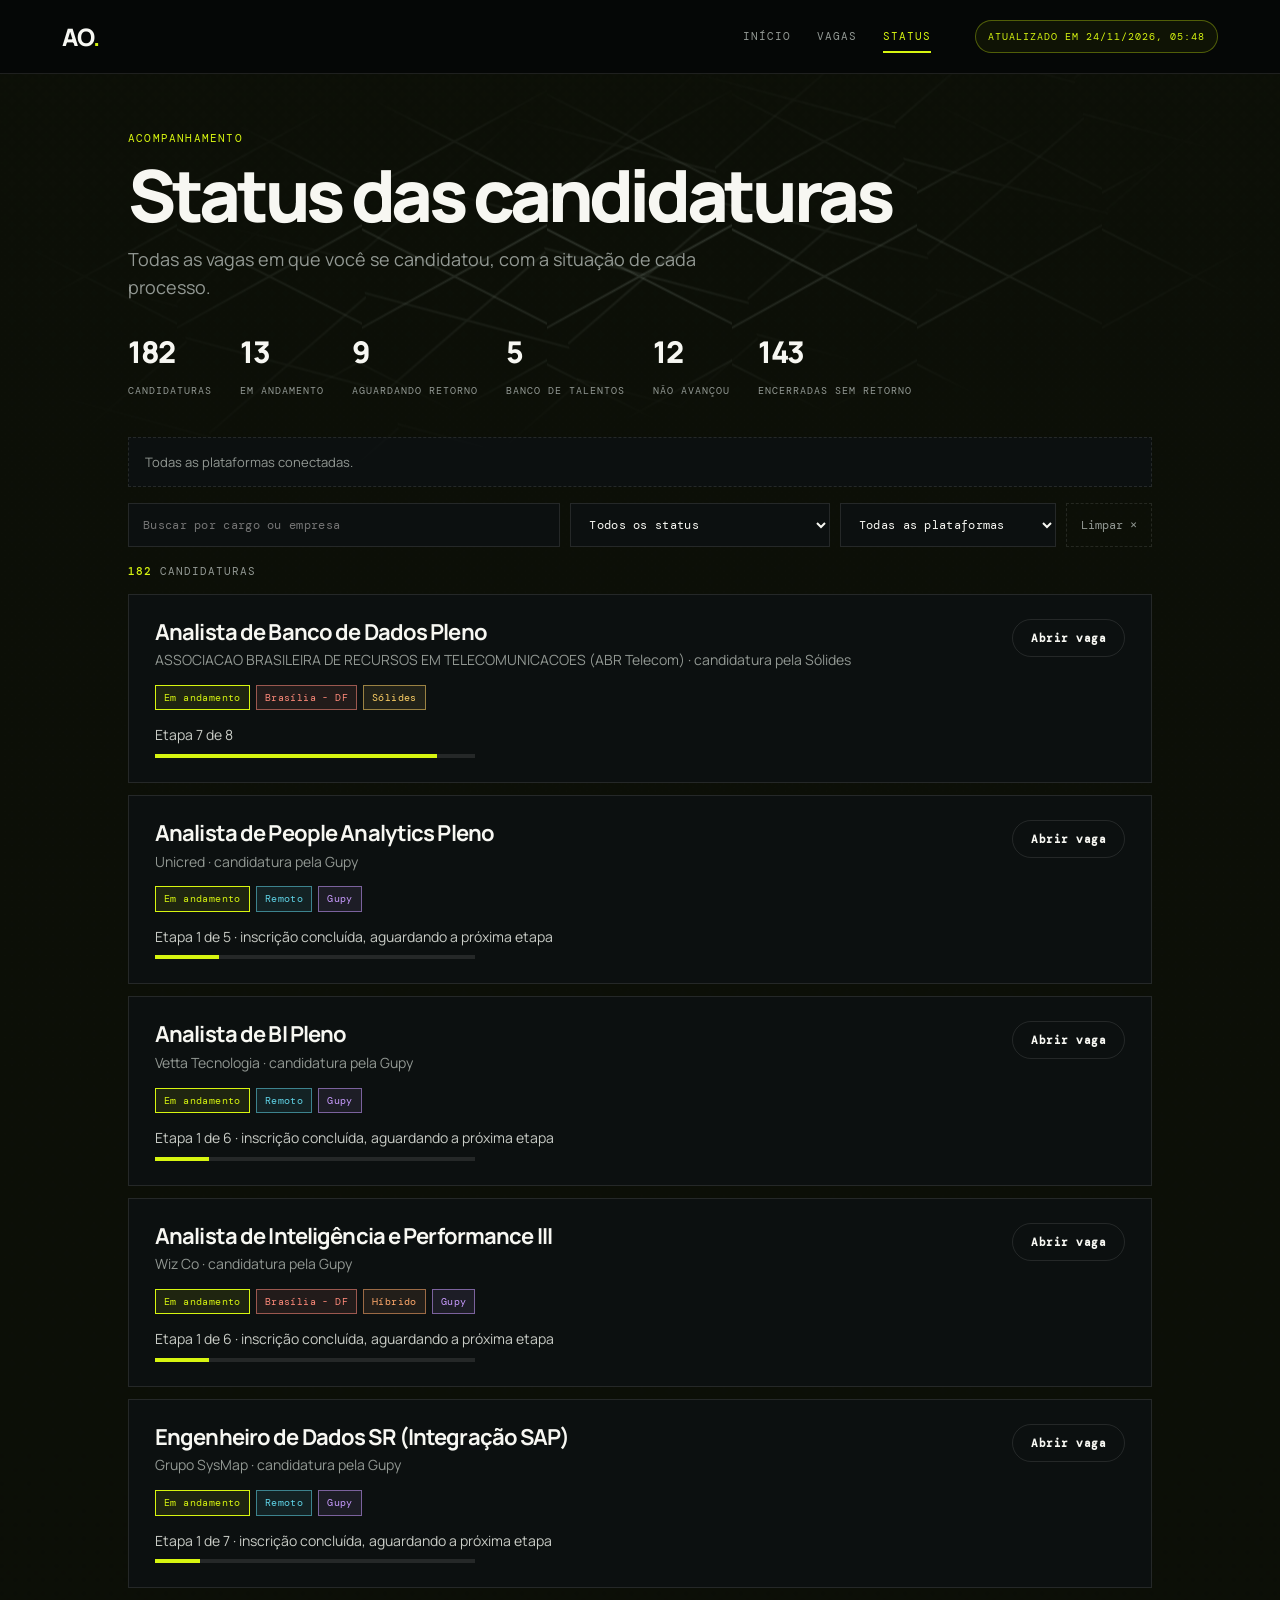
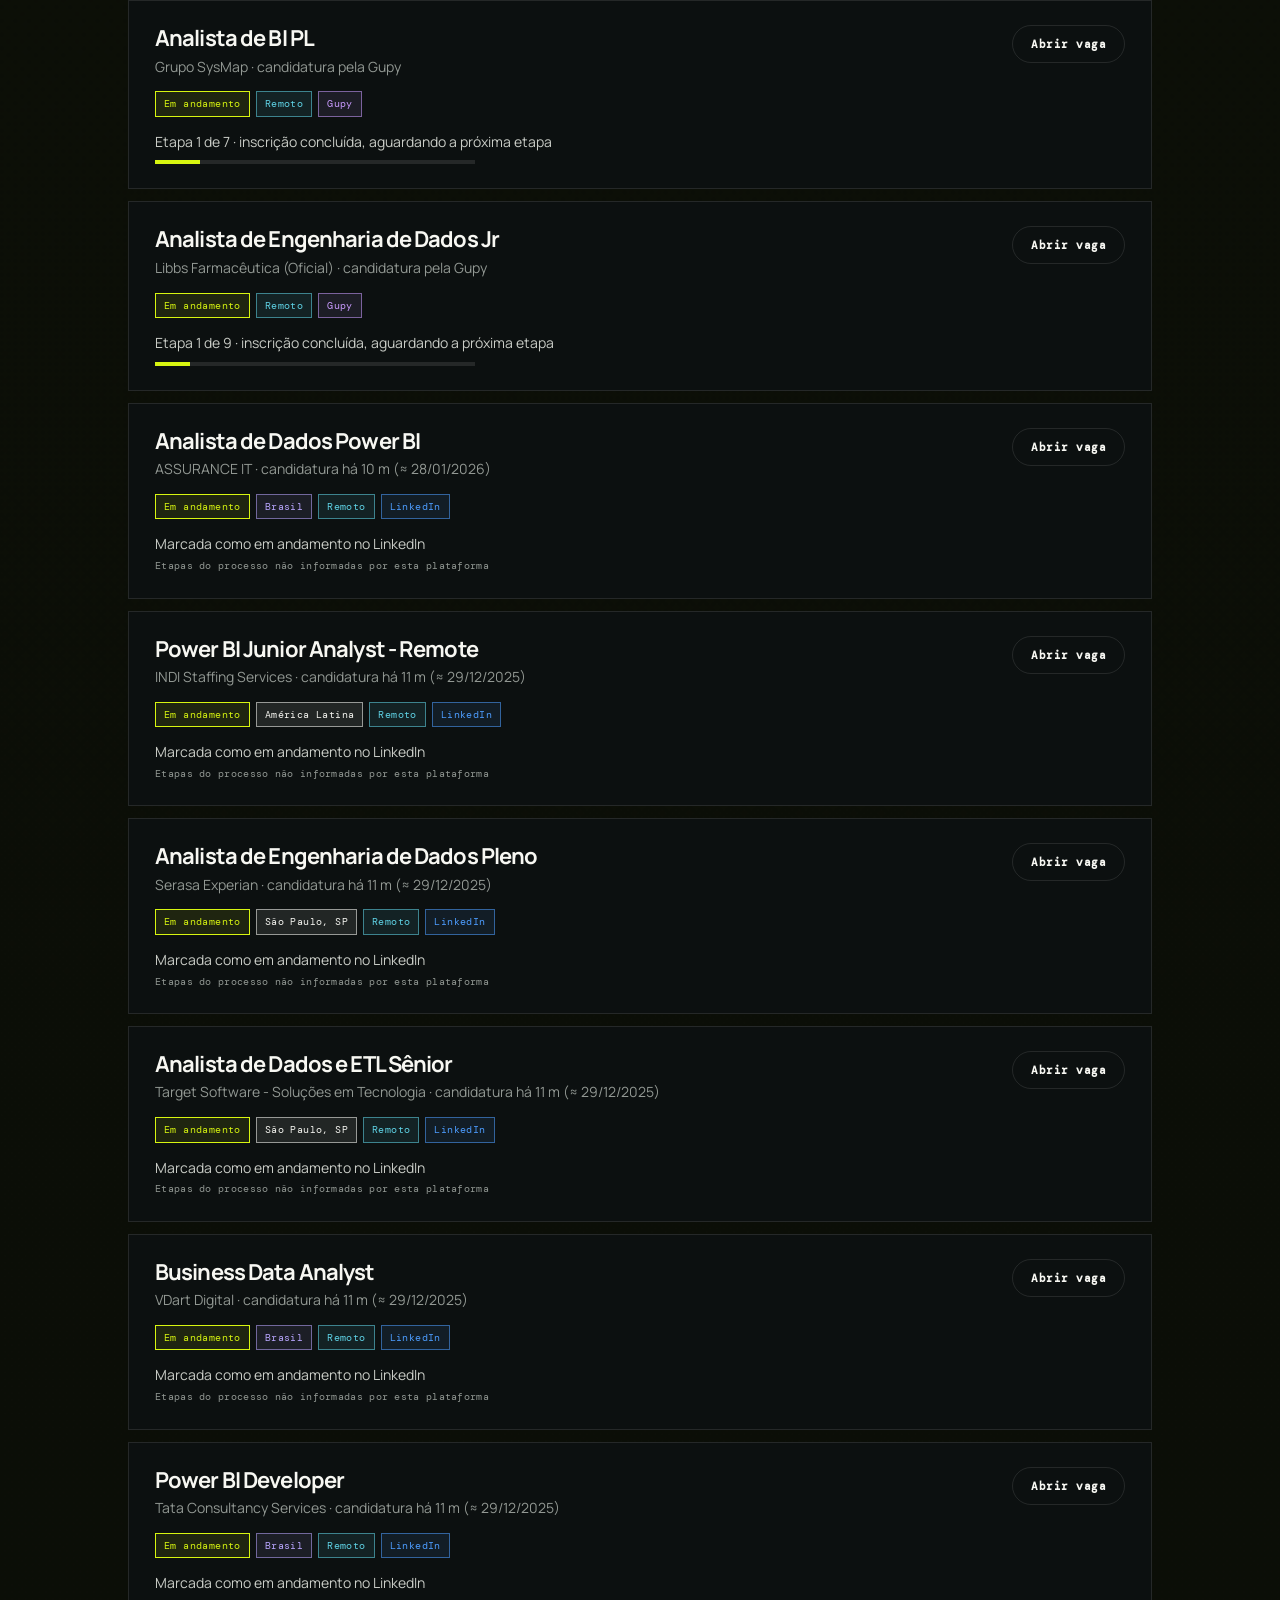
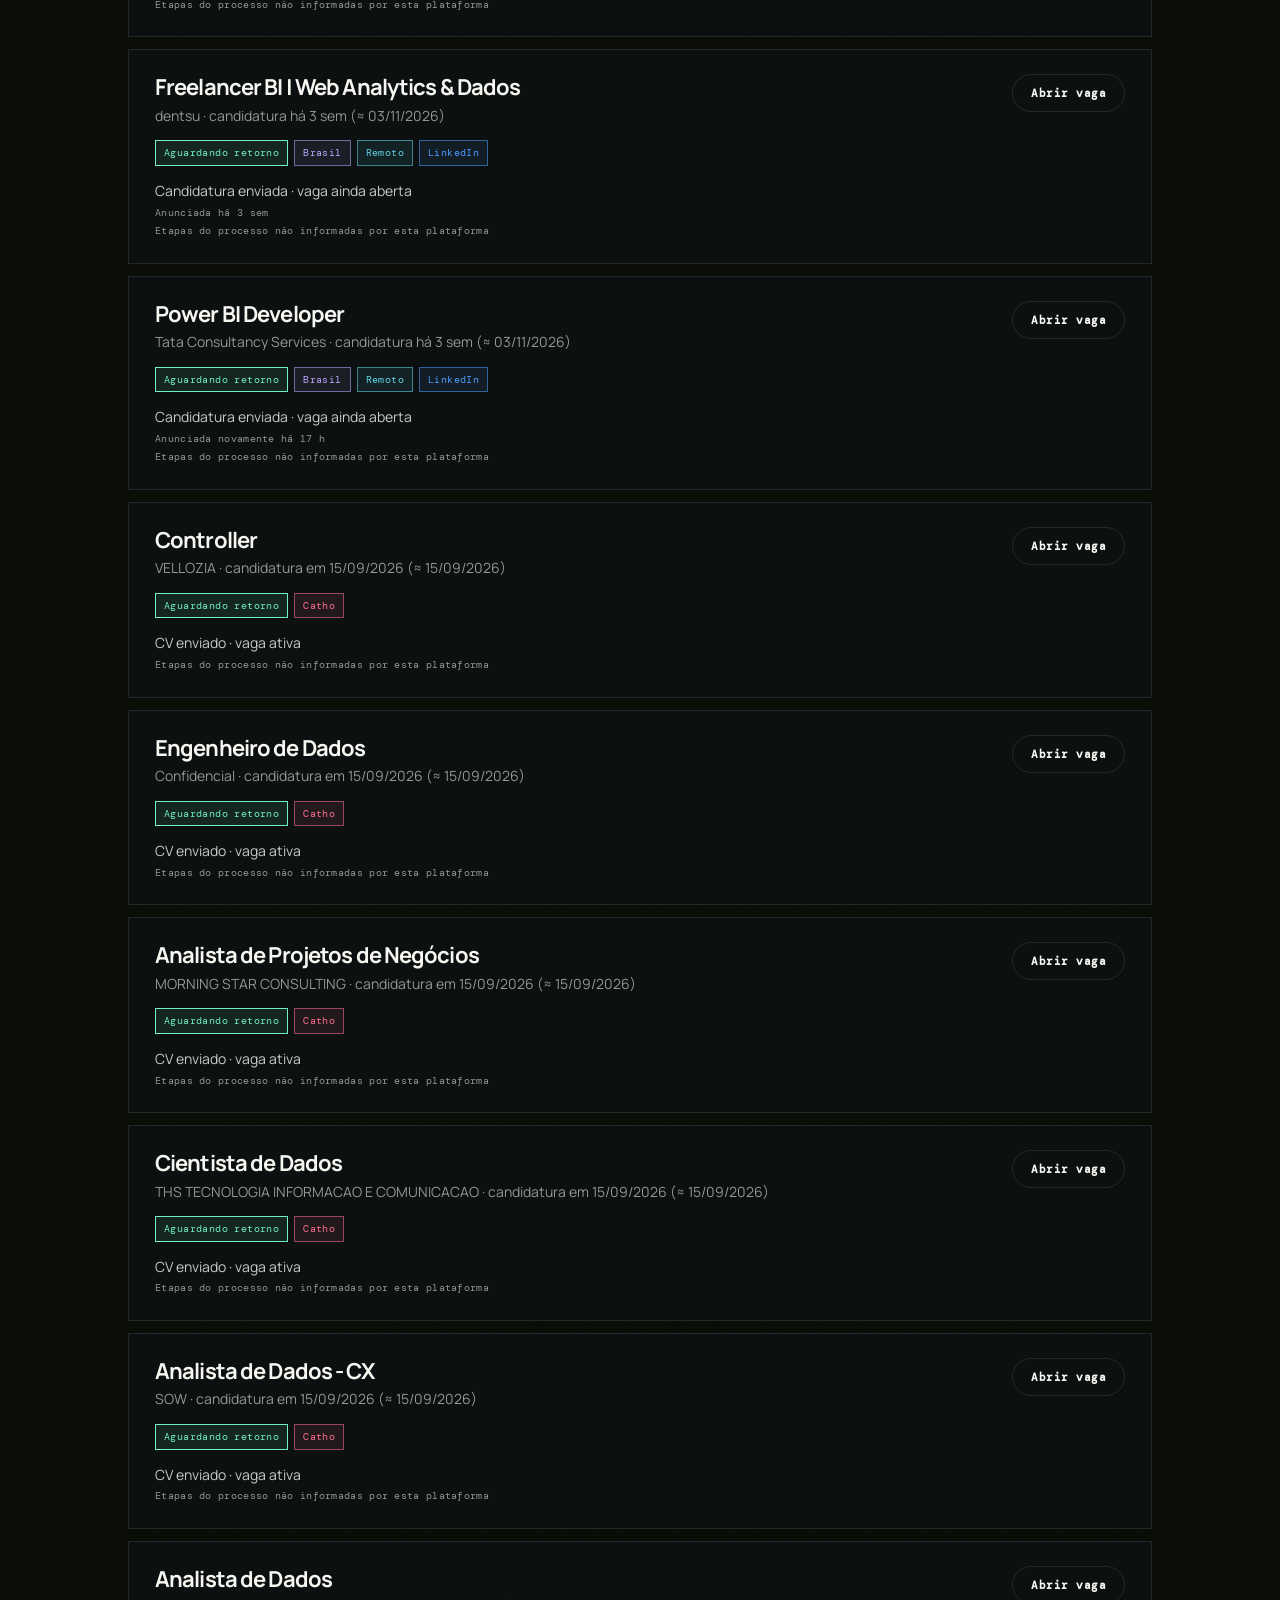
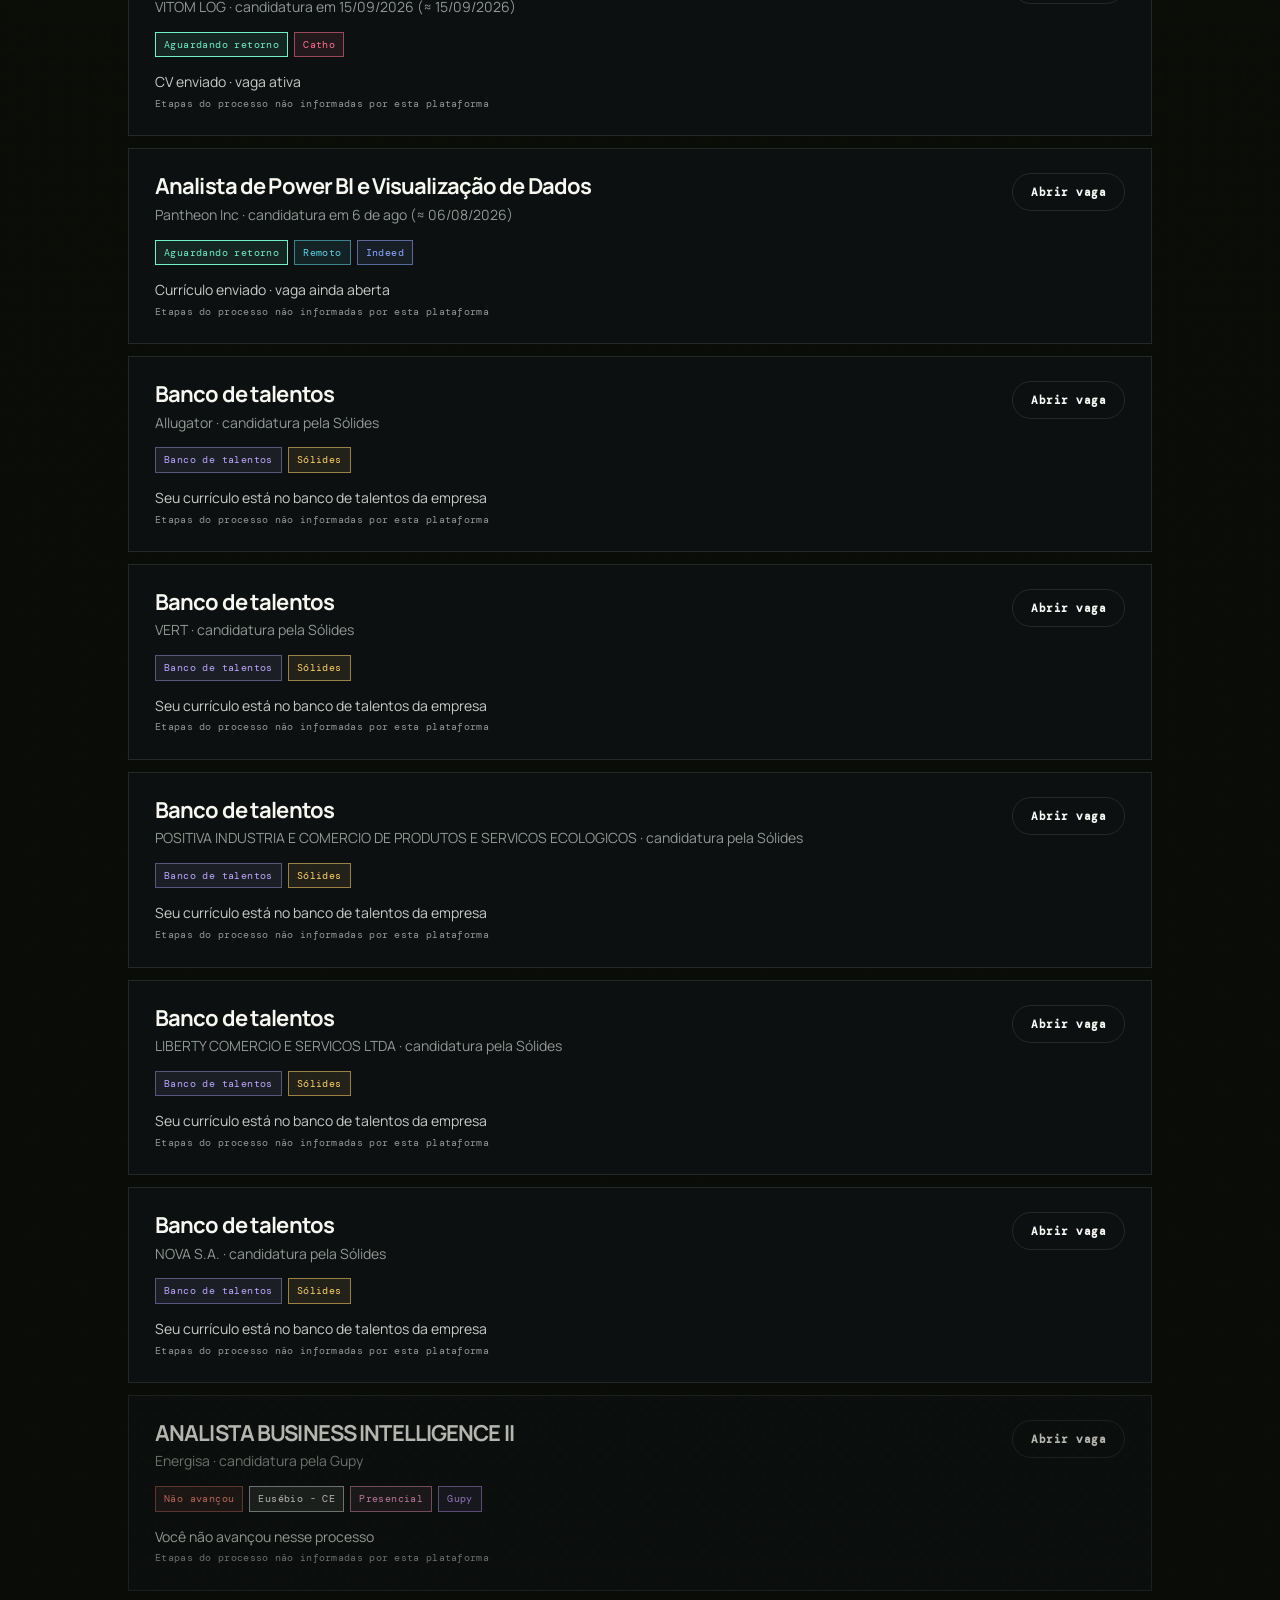
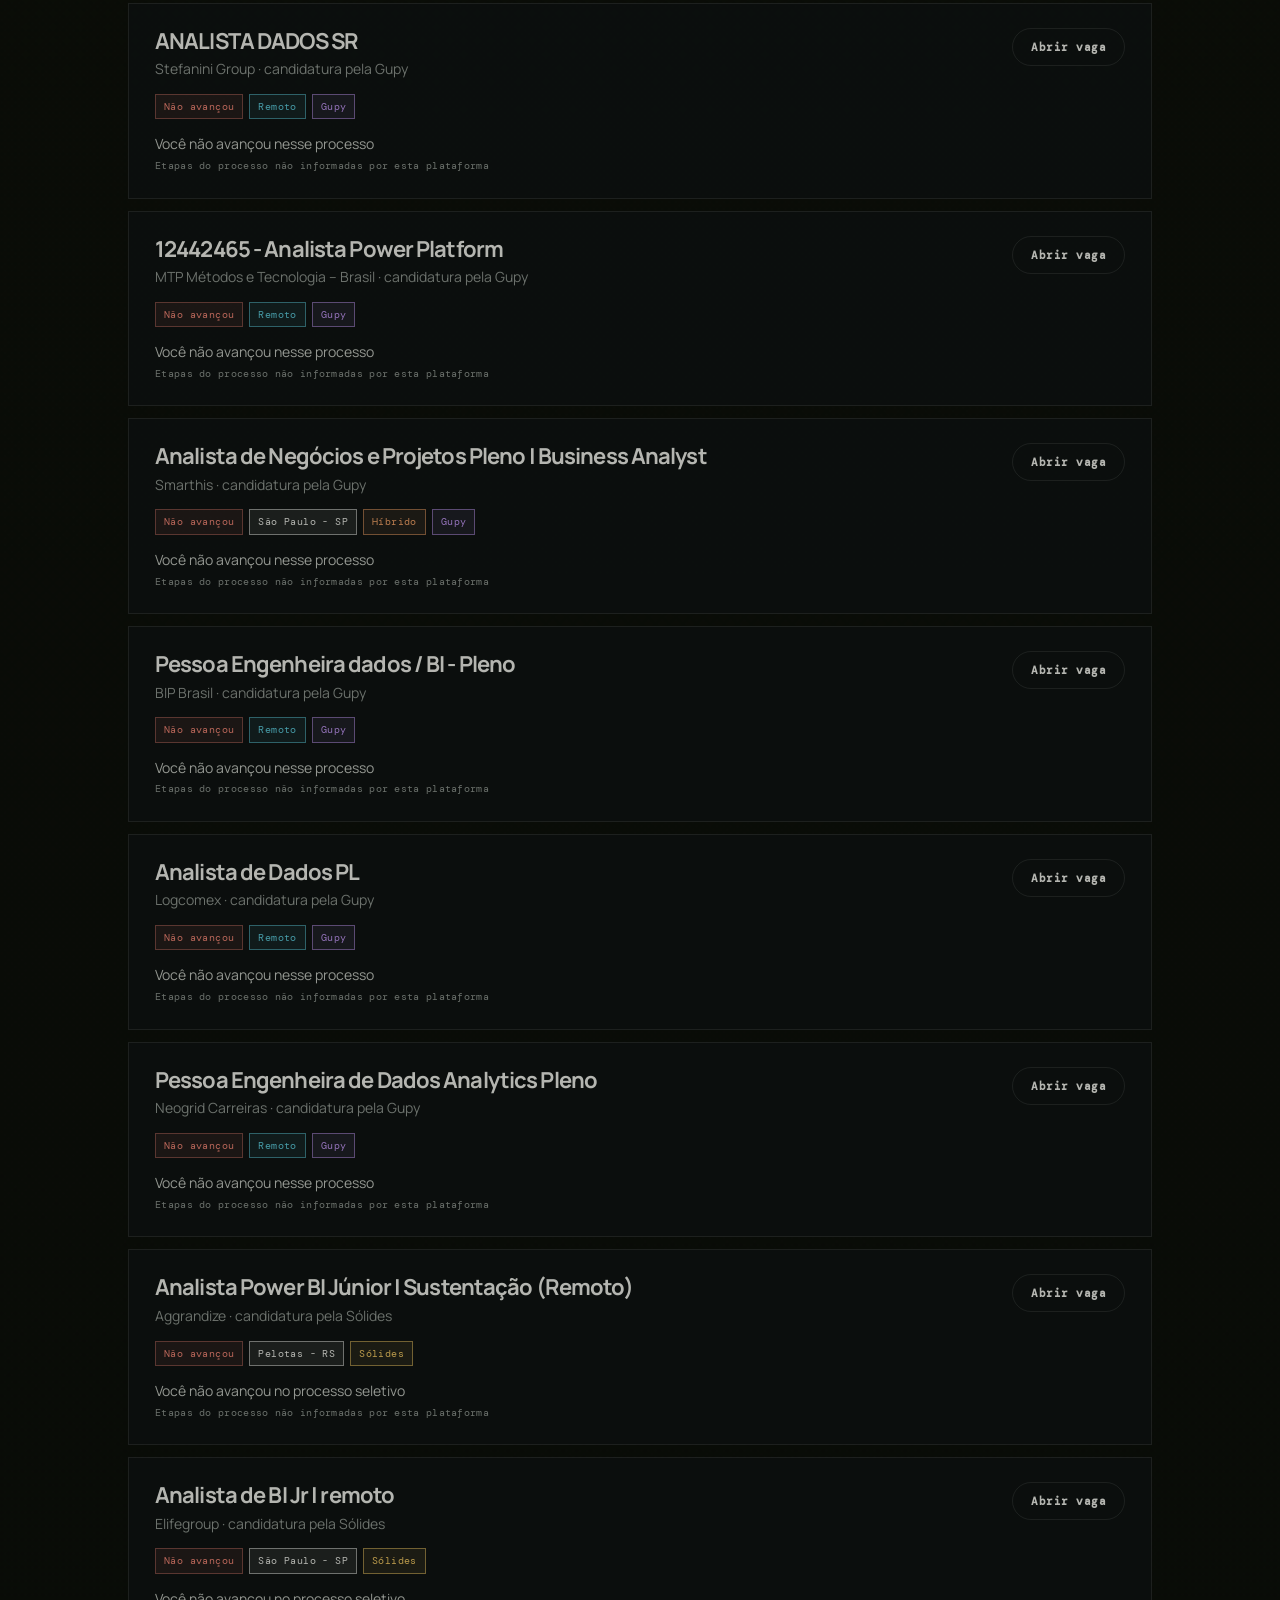
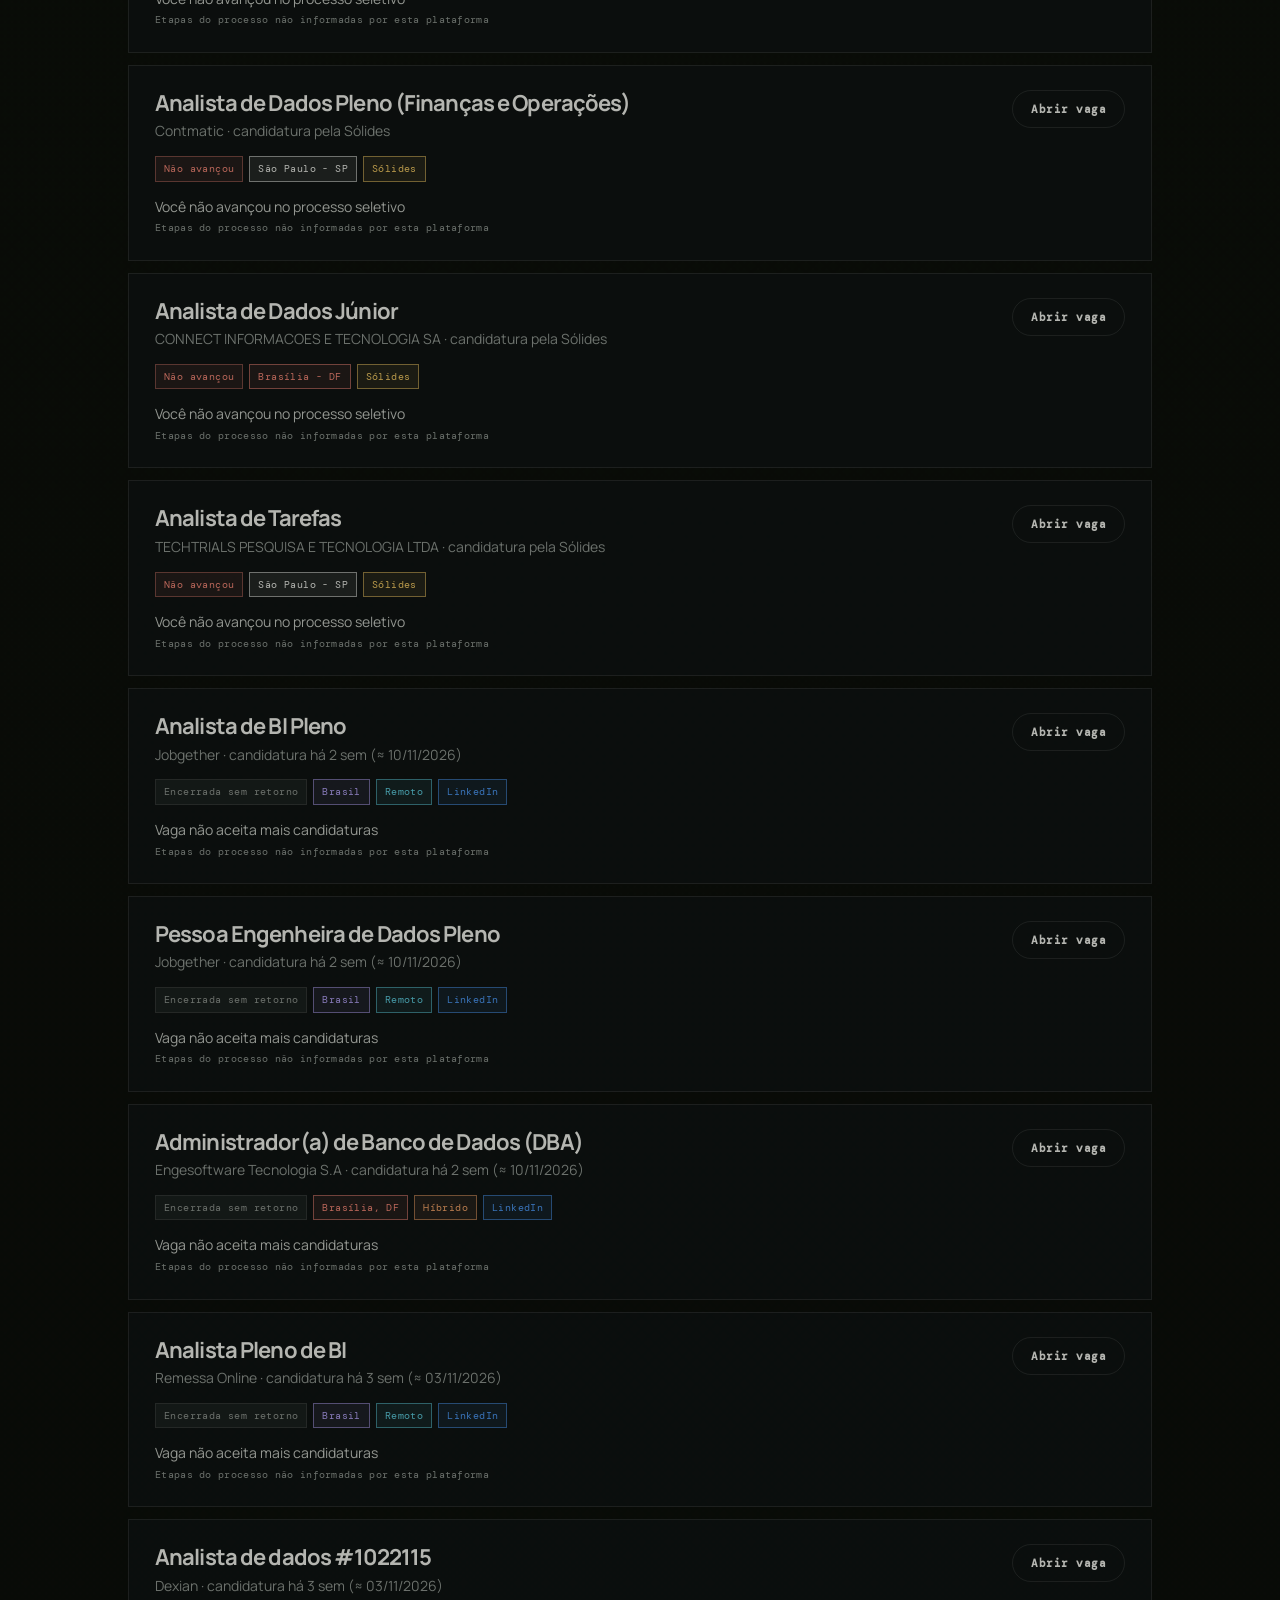
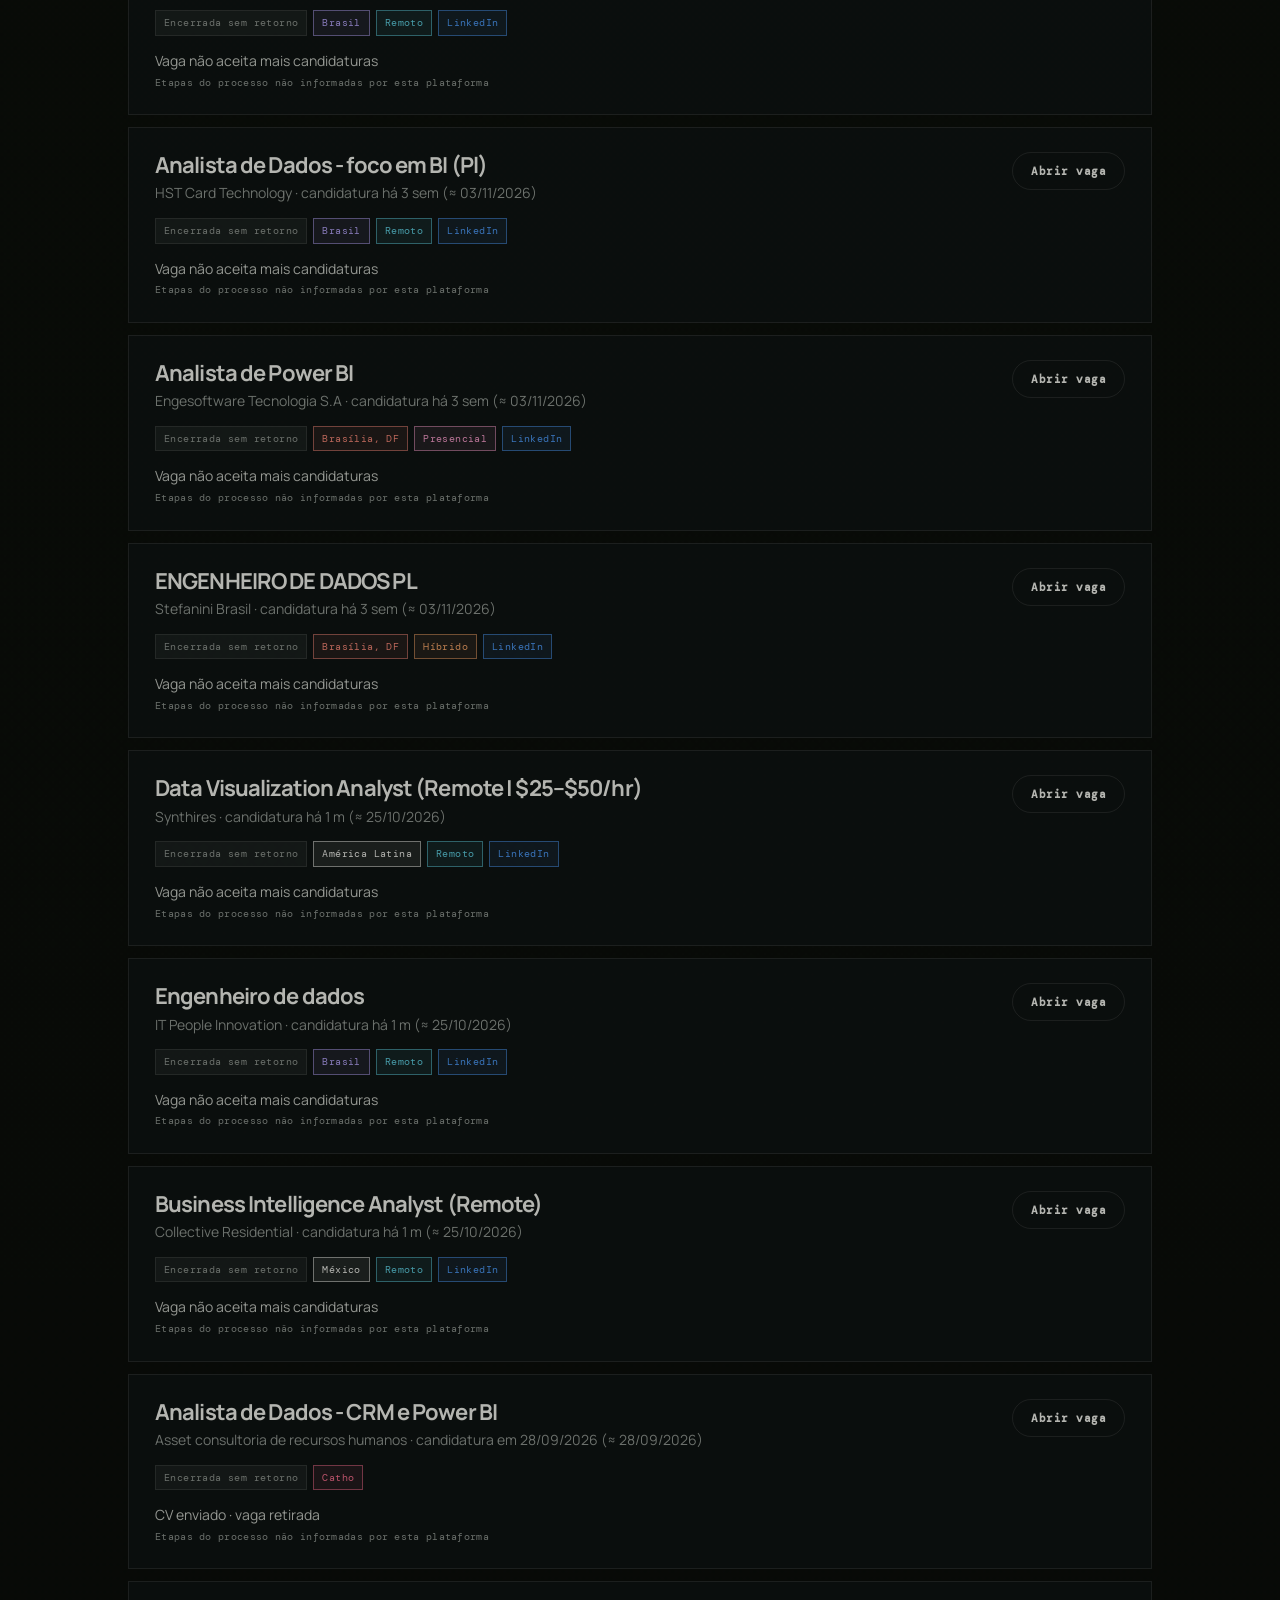
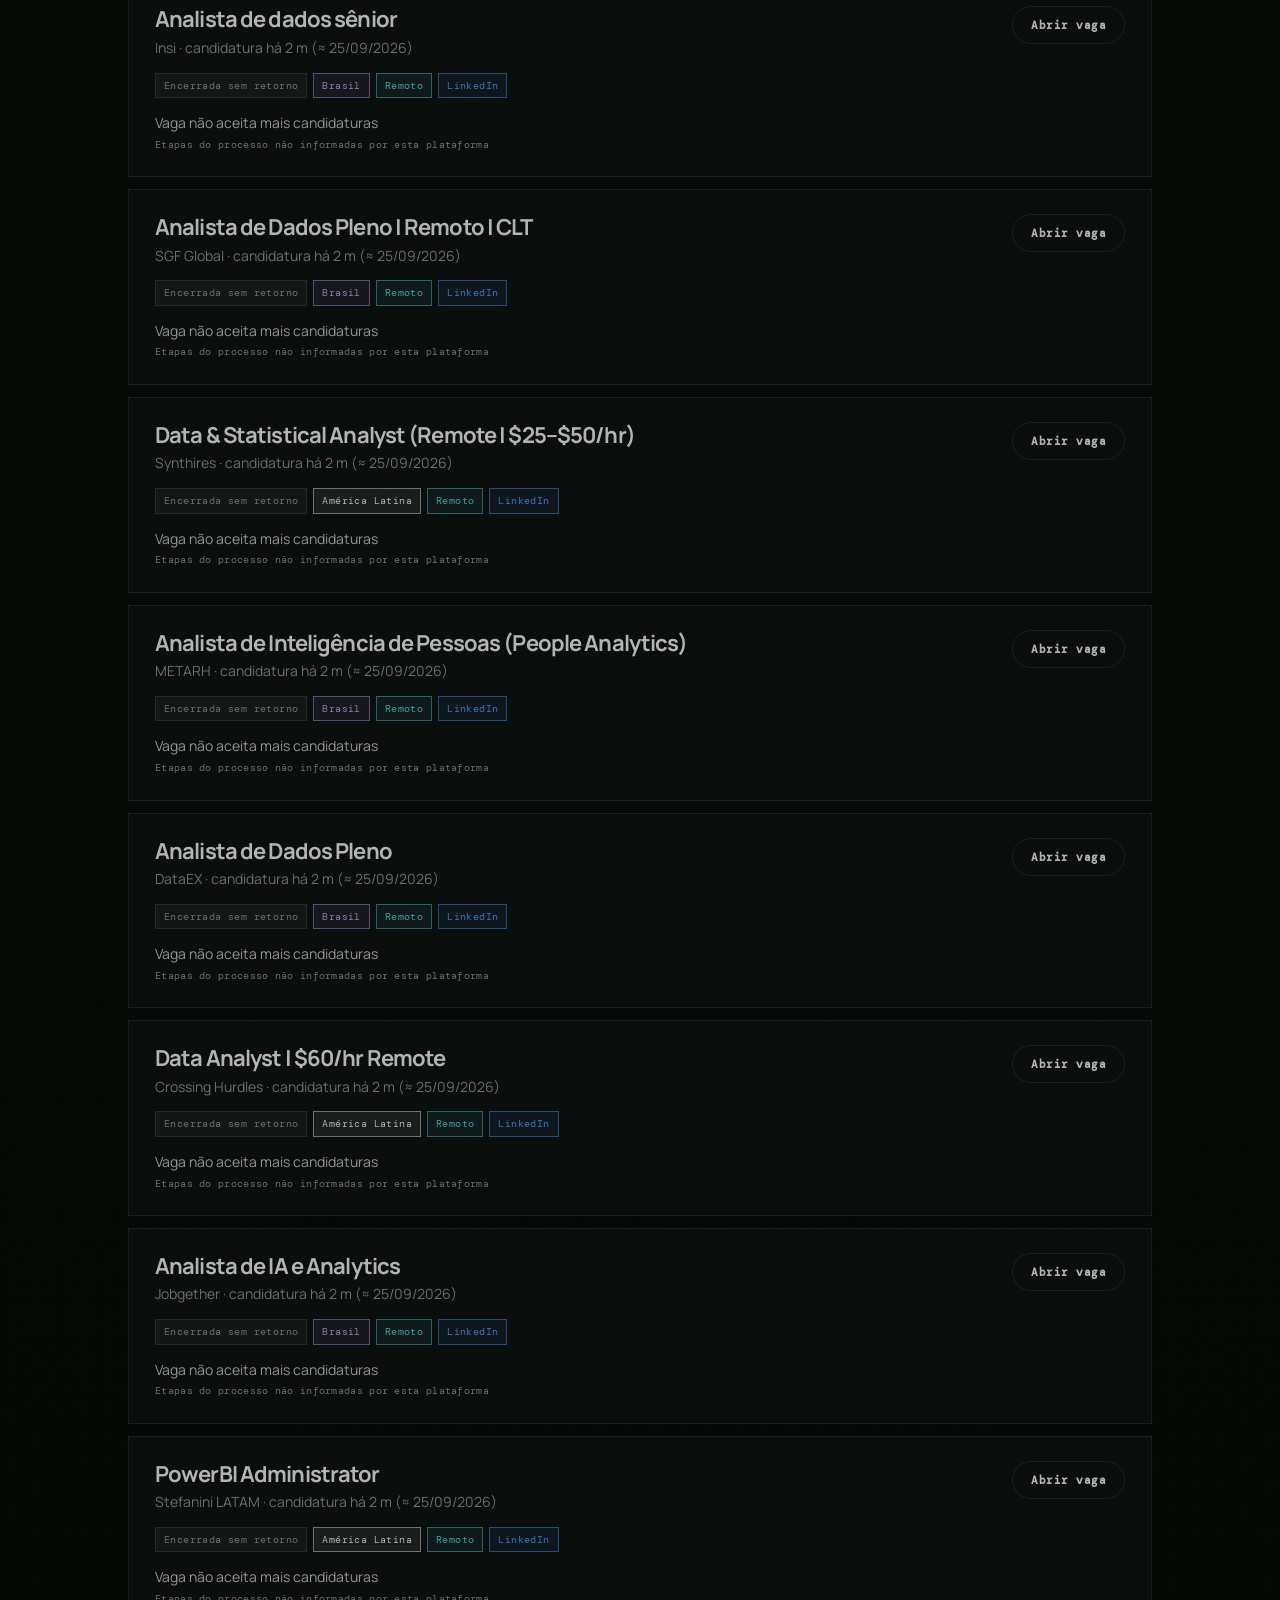
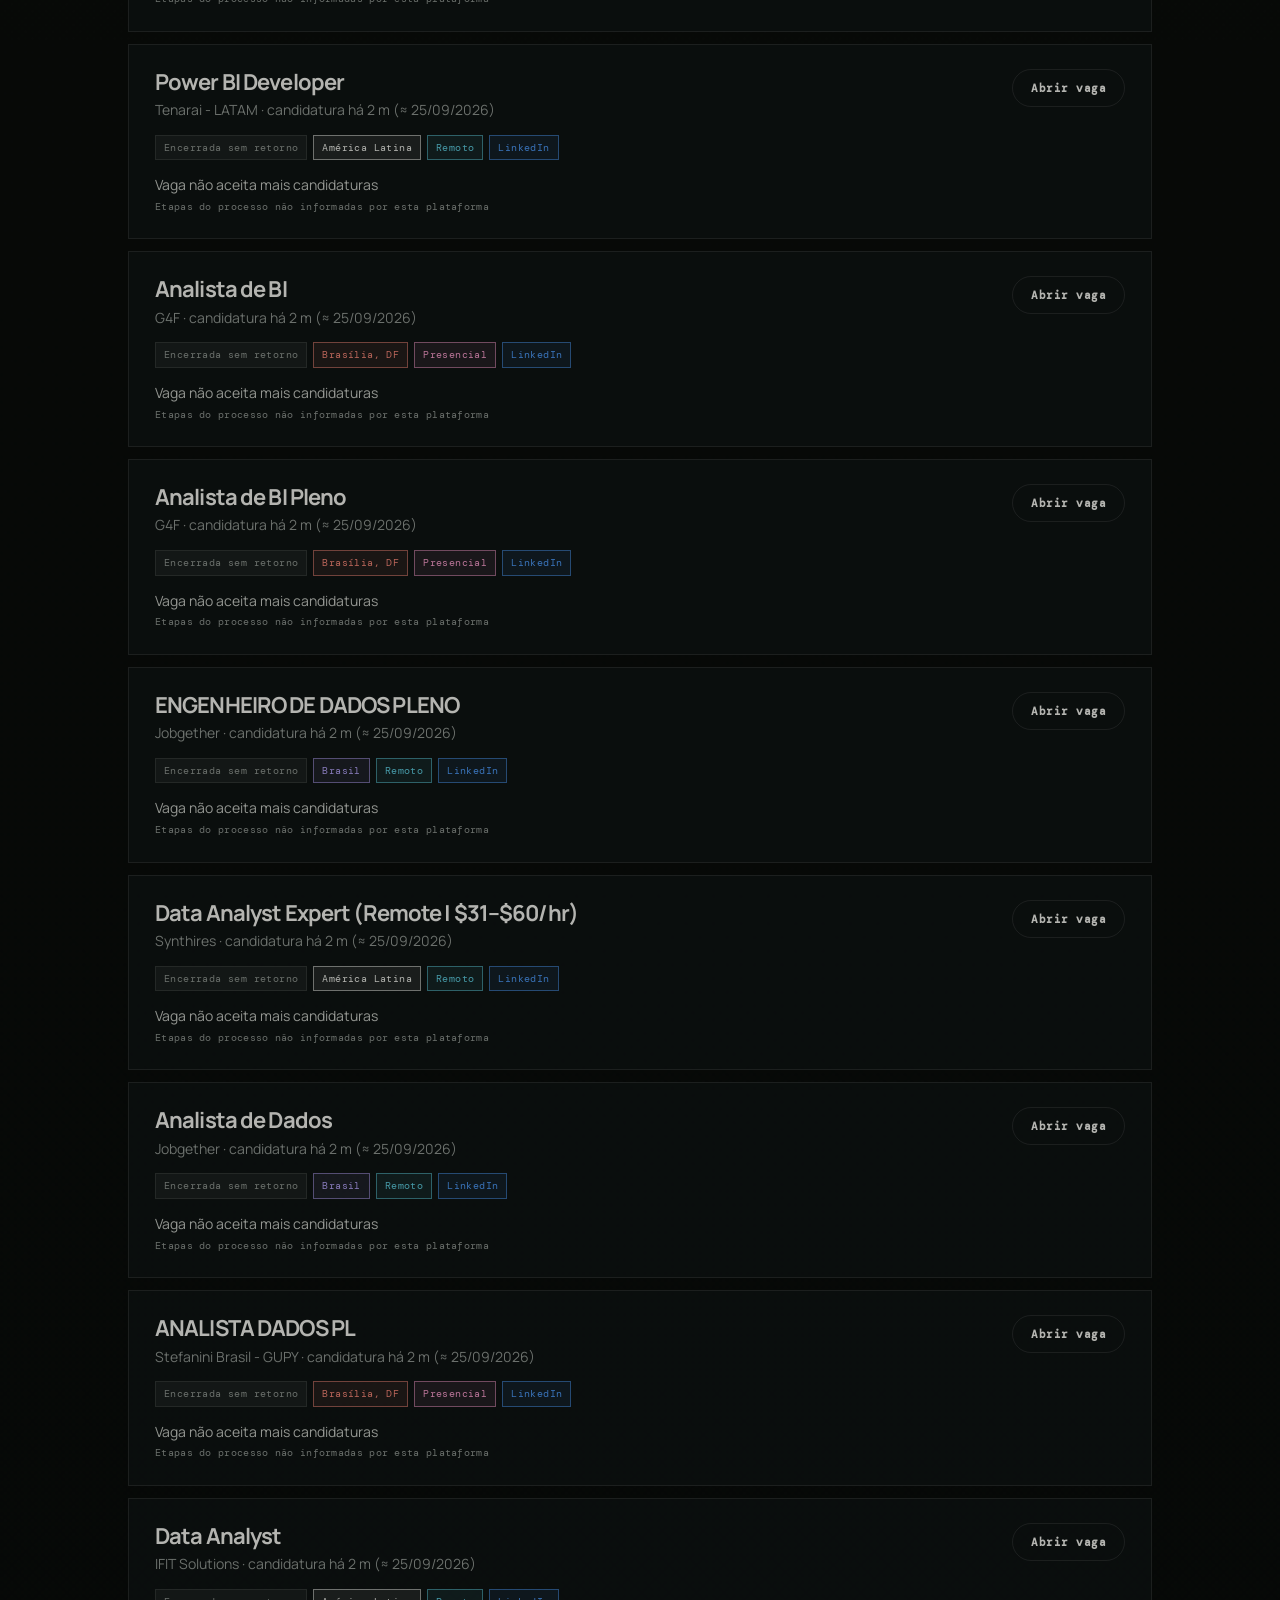
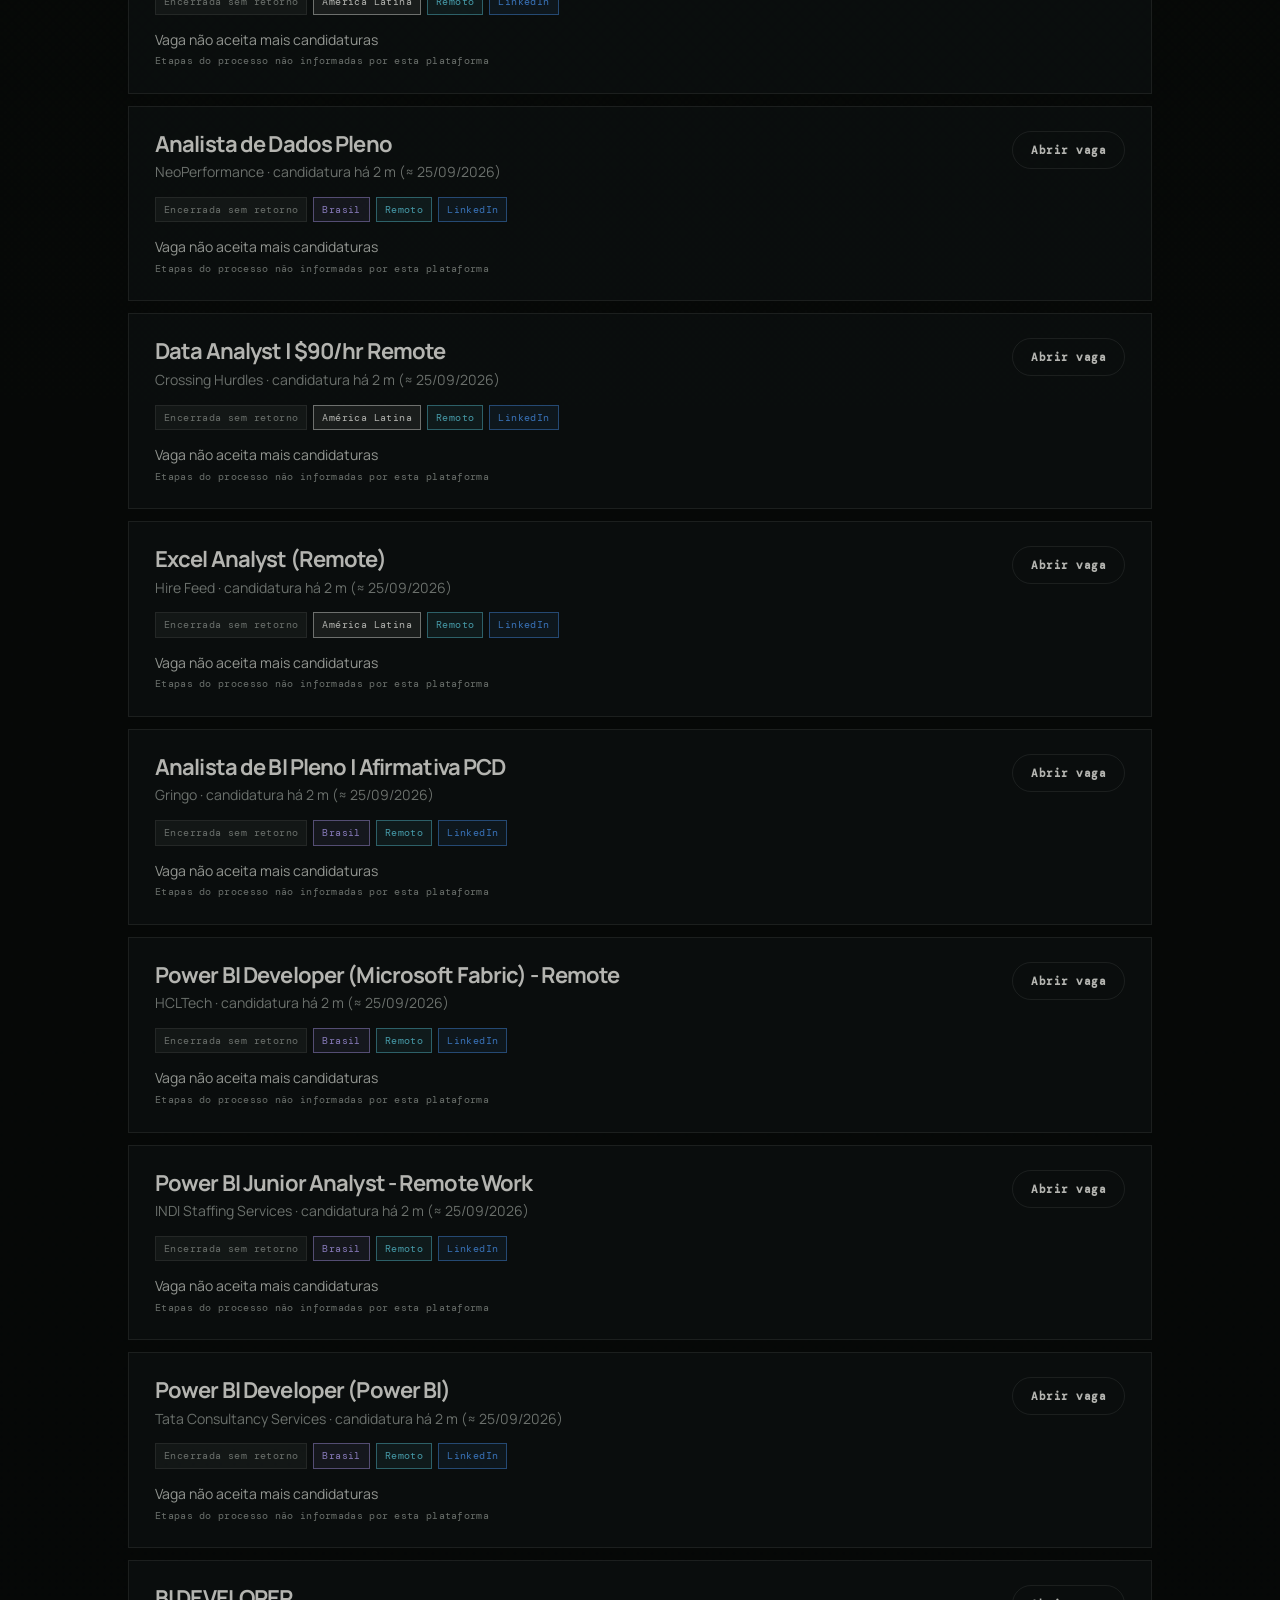
==== status.html @ c576af71 "Publica site de vagas Co-Authored-By: Claude Opus 5.5 <noreply@anthropic.com> Claude-Session: https:" ====
<!DOCTYPE html>
<html lang="pt-BR">
<head>
<meta charset="UTF-8"><meta name="viewport" content="width=device-width, initial-scale=1">
<title>Alexsander Ornelas | Status das Candidaturas</title>
<link rel="icon" type="image/svg+xml" href="assets/favicon.svg">
<link rel="preconnect" href="https://fonts.googleapis.com">
<link href="https://fonts.googleapis.com/css2?family=DM+Mono:wght@400;500&family=Manrope:wght@400;500;600;700;800&display=swap" rel="stylesheet">
<link rel="stylesheet" href="assets/estilo.css">
<style>
  .st { background:color-mix(in srgb, currentColor 9%, transparent); font-family:"DM Mono", monospace; font-size:10px; letter-spacing:.4px; padding:4px 8px; border:1px solid; }
  .st.and { color:var(--acid); border-color:var(--acid); }
  .st.agu { color:var(--mint); border-color:var(--mint); }
  .st.ban { color:#b9a6ff; border-color:#b9a6ff66; }
  .st.nao { color:#ff8a7a; border-color:#ff8a7a66; }
  .st.enc { color:var(--dim); border-color:var(--line); }
  .etapa { margin-top:14px; font-size:14px; color:#c9ccc6; }
  .etapa small { display:block; font-family:"DM Mono", monospace; font-size:10px; letter-spacing:.3px; color:var(--dim); margin-top:3px; }
  .barra { height:4px; background:var(--line); margin-top:8px; max-width:320px; } .barra i { display:block; height:100%; background:var(--acid); }
  .aviso { background:var(--surface); border:1px dashed var(--line); padding:14px 16px; margin-bottom:16px; font-size:13px; color:var(--dim); }
  .aviso b { color:var(--text); }
  .vaga.nao, .vaga.enc { opacity:.72; }
</style>
</head>
<body>
<header><div class="bar"><a class="logo" href="index.html">AO<b>.</b></a>
  <nav class="tabs"><a href="index.html">Início</a><a href="vagas.html">Vagas</a><a href="status.html" class="ativo">Status</a></nav>
  <span class="meta" id="atualizado"></span></div></header>
<section class="hero">
  <div class="network" aria-hidden="true"></div><div class="network b" aria-hidden="true"></div>
  <p class="eyebrow">Acompanhamento</p>
  <h1>Status das candidaturas</h1>
  <p class="sub">Todas as vagas em que você se candidatou, com a situação de cada processo.</p>
  <div class="stats">
    <button type="button" class="stat" data-filtro='{}'><b id="sTotal" data-conta>0</b><span>candidaturas</span></button>
    <button type="button" class="stat" data-filtro='{"status":"Em andamento"}'><b id="sAnd" data-conta>0</b><span>em andamento</span></button>
    <button type="button" class="stat" data-filtro='{"status":"Aguardando retorno"}'><b id="sAgu" data-conta>0</b><span>aguardando retorno</span></button>
    <button type="button" class="stat" data-filtro='{"status":"Banco de talentos"}'><b id="sBan" data-conta>0</b><span>banco de talentos</span></button>
    <button type="button" class="stat" data-filtro='{"status":"Não avançou"}'><b id="sNao" data-conta>0</b><span>não avançou</span></button>
    <button type="button" class="stat" data-filtro='{"status":"Encerrada sem retorno"}'><b id="sEnc" data-conta>0</b><span>encerradas sem retorno</span></button>
  </div>
</section>
<div class="wrap">
  <div class="aviso" id="aviso"></div>
  <div class="toolbar t3">
    <input type="search" id="busca" placeholder="Buscar por cargo ou empresa">
    <select id="status"><option value="">Todos os status</option><option>Em andamento</option><option>Aguardando retorno</option><option>Banco de talentos</option><option>Não avançou</option><option>Encerrada sem retorno</option></select>
    <select id="plat"><option value="">Todas as plataformas</option></select>
    <button type="button" class="limpar" id="limpar">Limpar ×</button>
  </div>
  <div class="count" id="count"></div>
  <div id="lista"></div>
</div>
<footer class="rodape">
  <a href="index.html" class="logo">AO<b>.</b></a>
  <p>© 2026 Alexsander Ornelas</p>
  <a href="https://www.linkedin.com/in/alexsander-ornelas" target="_blank" rel="noreferrer">LINKEDIN</a>
</footer>
<script src="dados/status.js"></script>
<script src="assets/site.js"></script>
<script>
  const D = window.STATUS_DADOS || {candidaturas:[], plataformas:[]}, C = D.candidaturas;
  const $ = id => document.getElementById(id);
  const esc = s => String(s ?? "").replace(/[&<>"']/g, c => ({"&":"&amp;","<":"&lt;",">":"&gt;",'"':"&quot;","'":"&#39;"}[c]));
  $("atualizado").textContent = D.atualizado_em ? "Atualizado em " + new Date(D.atualizado_em).toLocaleString("pt-BR", {dateStyle:"short", timeStyle:"short"}) : "";
  $("sTotal").textContent = C.length;
  $("sAnd").textContent = C.filter(c => c.status === "Em andamento").length;
  $("sAgu").textContent = C.filter(c => c.status === "Aguardando retorno").length;
  $("sBan").textContent = C.filter(c => c.status === "Banco de talentos").length;
  $("sNao").textContent = C.filter(c => c.status === "Não avançou").length;
  $("sEnc").textContent = C.filter(c => c.status === "Encerrada sem retorno").length;
  const off = D.plataformas.filter(p => !p.conectada).map(p => p.nome);
  $("aviso").innerHTML = off.length ? `Lendo apenas <b>${D.plataformas.filter(p => p.conectada).map(p => p.nome).join(", ")}</b>. Para incluir <b>${off.join(", ")}</b>, entre na sua conta desses sites no navegador e a próxima atualização traz as candidaturas de lá.` : "Todas as plataformas conectadas.";
  [...new Set(C.map(c => c.plataforma))].forEach(p => $("plat").insertAdjacentHTML("beforeend", `<option>${esc(p)}</option>`));
  // Mesmas cores das etiquetas da aba Vagas
  const COR = { "Brasil": "#b9a6ff", "Brasília, DF": "#ff8a7a", "Remoto": "#5fd3e6", "Híbrido": "#ffa96b", "Presencial": "#ff9fd0",
    "LinkedIn": "#4d9dff", "Gupy": "#c99bff", "Indeed": "#8fa8ff", "Sólides": "#ffd166", "Catho": "#ff6f91", "InfoJobs": "#8be36b", "Vagas.com.br": "#f7f7f2" };
  const tag = (t, cor) => t ? `<span class="tag cor" style="--c:${cor || COR[t] || "#f7f7f2"}">${esc(t)}</span>` : "";
  const localTags = l => {
    if (!l) return "";
    return l.split(" · ").map(p => {
      p = p.trim();
      if (/^(Remoto|H[ií]brido|Presencial)$/i.test(p)) return tag(p.replace(/^hibrido$/i, "Híbrido"));
      if (/Bras[ií]lia|\bDF\b/.test(p)) return tag(p, COR["Brasília, DF"]);
      if (/^Brasil$/.test(p)) return tag(p);
      return tag(p, "#f7f7f2");
    }).join("");
  };
  const cls = s => s === "Em andamento" ? "and" : s === "Aguardando retorno" ? "agu" : s === "Não avançou" ? "nao" : s === "Banco de talentos" ? "ban" : "enc";
  // Ordem: quem está mais longe no processo primeiro (maior % das etapas, depois maior etapa),
  // em seguida os demais pela situação, e dentro de cada grupo a candidatura mais recente primeiro.
  const PESO = { "Em andamento": 0, "Aguardando retorno": 1, "Banco de talentos": 2, "Não avançou": 3, "Encerrada sem retorno": 4 };
  const prog = c => c.etapas_total ? c.etapa_atual / c.etapas_total : -1;
  const quando = c => c.data_aprox || (c.candidatura && /\d{2}\/\d{2}\/\d{4}/.test(c.candidatura) ? c.candidatura.match(/(\d{2})\/(\d{2})\/(\d{4})/).slice(1).reverse().join("-") : "") || "";
  const ordem = (a, b) => (prog(b) - prog(a)) || ((b.etapa_atual || 0) - (a.etapa_atual || 0))
    || ((PESO[a.status] ?? 9) - (PESO[b.status] ?? 9)) || quando(b).localeCompare(quando(a));
  function render() {
    const q = $("busca").value.trim().toLowerCase(), st = $("status").value, pl = $("plat").value;
    const L = C.filter(c => (!st || c.status === st) && (!pl || c.plataforma === pl) && (!q || (c.titulo + " " + c.empresa).toLowerCase().includes(q)))
      .sort(ordem);
    $("count").innerHTML = `<b>${L.length}</b> candidatura${L.length === 1 ? "" : "s"}`;
    $("lista").innerHTML = L.length ? L.map(c => {
      const pct = c.etapas_total ? Math.round(100 * c.etapa_atual / c.etapas_total) : null;
      return `<article class="vaga ${cls(c.status)}">
        <div class="top"><div><h2>${esc(c.titulo)}</h2><div class="empresa">${esc(c.empresa)} · ${c.candidatura ? "candidatura " + esc(c.candidatura) : "candidatura pela " + esc(c.plataforma)}${c.data_aprox ? " (≈ " + new Date(c.data_aprox + "T12:00:00").toLocaleDateString("pt-BR") + ")" : ""}</div></div>
        <div class="acoes"><a class="btn" href="${esc(c.link)}" target="_blank" rel="noopener">Abrir vaga</a></div></div>
        <div class="tags"><span class="st ${cls(c.status)}">${esc(c.status)}</span>${localTags(c.local)}${tag(c.plataforma)}</div>
        <div class="etapa">${c.etapas_total ? `Etapa ${c.etapa_atual} de ${c.etapas_total}${(e => e ? " · " + esc(e) : "")((c.etapa || "").replace(/^Etapa \d+ de \d+( · )?/, ""))}<div class="barra"><i style="width:${pct}%"></i></div>` : esc(c.etapa)}
          ${c.observacao ? `<small>${esc(c.observacao)}</small>` : ""}${!c.etapas_total ? `<small>Etapas do processo não informadas por esta plataforma</small>` : ""}</div>
      </article>`; }).join("") : `<div class="vazio">Nenhuma candidatura para esse filtro.</div>`;
  }
  // Filtros: vêm da URL (atalhos da home) e ficam salvos nela
  const FILTROS = ["busca", "status", "plat"];
  FILTROS.forEach(id => $(id).addEventListener("input", render));
  filtrosDaURL(FILTROS);
  document.querySelectorAll("[data-filtro]").forEach(b => b.addEventListener("click", () => definirFiltros(JSON.parse(b.dataset.filtro), FILTROS)));
  $("limpar").addEventListener("click", () => definirFiltros({}, FILTROS));
  render();
</script>
</body>
</html>
---- assets/estilo.css ----
:root { --bg:#050707; --surface:#0c1010; --surface2:#111616; --line:#ffffff1a; --text:#f7f7f2; --dim:#929893; --acid:#d7f510; --mint:#70f0c6; --ink:#0b0e08; }
  * { box-sizing: border-box; }
  body { margin:0; font:16px/1.55 Manrope, Arial, sans-serif; background:var(--bg); color:var(--text);
    background-image: radial-gradient(circle at 50% -20%, #d7f5100d, transparent 55%); min-height:100vh; }
  .mono { font-family:"DM Mono", monospace; }
  header { position:sticky; top:0; z-index:5; background:#050707e6; backdrop-filter:blur(8px); border-bottom:1px solid var(--line); }
  .bar { position:relative; max-width:none; margin:0; padding:18px 62px; display:flex; align-items:center; justify-content:space-between; gap:16px; }
  .logo { font-weight:800; font-size:24px; letter-spacing:-1.5px; color:var(--text); text-decoration:none; }
  .logo b { color:var(--acid); }
  .bar .meta { font-family:"DM Mono", monospace; font-size:10px; letter-spacing:1px; text-transform:uppercase; color:var(--dim); }
  .hero { max-width:1080px; margin:0 auto; padding:56px 28px 28px; }
  .eyebrow { font-family:"DM Mono", monospace; font-size:11px; letter-spacing:1.2px; text-transform:uppercase; color:var(--acid); margin:0 0 14px; }
  h1 { font-size:clamp(40px,6vw,72px); font-weight:800; letter-spacing:-0.06em; line-height:.95; margin:0; }
  .sub { color:var(--dim); font-size:18px; margin:16px 0 0; max-width:620px; }
  .stats { display:flex; gap:28px; margin-top:28px; flex-wrap:wrap; }
  .stat b { display:block; font-size:30px; font-weight:800; letter-spacing:-1.5px; }
  .stat span { font-family:"DM Mono", monospace; font-size:10px; letter-spacing:1px; text-transform:uppercase; color:var(--dim); }
  .wrap { max-width:1080px; margin:0 auto; padding:8px 28px 80px; }
  .toolbar { display:grid; gap:10px; margin-bottom:16px; }
  .toolbar input, .toolbar select { font:12px "DM Mono", monospace; letter-spacing:.3px; padding:12px 14px; border:1px solid var(--line); border-radius:0;
    background:var(--surface); color:var(--text); outline:none; }
  .toolbar input:focus, .toolbar select:focus { border-color:var(--acid); }
  .toolbar select option { background:var(--surface); }
  .count { font-family:"DM Mono", monospace; font-size:11px; letter-spacing:1px; text-transform:uppercase; color:var(--dim); margin:4px 0 14px; }
  .count b { color:var(--acid); font-weight:500; }
  .vaga { background:var(--surface); border:1px solid var(--line); padding:24px 26px; margin-bottom:12px; transition:border-color .3s, transform .3s, opacity .6s; }
  .vaga:hover { border-color:#d7f51066; transform:translateY(-3px); }
  .top { display:flex; justify-content:space-between; align-items:flex-start; gap:20px; flex-wrap:nowrap; }
  .top > div:first-child { flex:1; min-width:0; }
  .acoes { flex-shrink:0; }
  @media (max-width:640px){ .top { flex-wrap:wrap; } }
  .vaga h2 { margin:0; font-size:22px; font-weight:700; letter-spacing:-0.04em; line-height:1.2; }
  .empresa { color:var(--dim); margin-top:4px; font-size:14px; }
  .tags { display:flex; flex-wrap:wrap; gap:6px; margin-top:14px; }
  .tag { font-family:"DM Mono", monospace; font-size:10px; letter-spacing:.4px; padding:4px 8px; border:1px solid var(--line); color:var(--text); background:transparent; }
  .tag.intl { border-color:var(--mint); color:var(--mint); }
  .tag.nac { border-color:var(--acid); color:var(--acid); }
  .tag.clt { color:var(--text); } .tag.pj { color:var(--text); } .tag.na { color:var(--dim); }
  .acoes { display:flex; gap:8px; align-items:flex-start; flex-wrap:wrap; }
  .btn { font:700 11px "DM Mono", monospace; letter-spacing:.5px; text-decoration:none; padding:11px 18px; border-radius:999px; border:1px solid var(--line);
    color:var(--text); background:transparent; white-space:nowrap; transition:background .2s, color .2s, border-color .2s; }
  .btn:hover { border-color:var(--text); }
  .btn.primary { background:var(--acid); color:var(--ink); border-color:var(--acid); }
  .btn.primary:hover { background:var(--text); border-color:var(--text); }
  .salario { margin-top:16px; padding:12px 14px; border-left:2px solid var(--acid); background:var(--surface2); }
  .salario b { font-size:15px; font-weight:700; }
  .salario .fonte { display:block; margin-top:3px; font-family:"DM Mono", monospace; font-size:10px; letter-spacing:.3px; color:var(--dim); }
  .salario .fonte a { color:var(--dim); }
  details { margin-top:14px; }
  summary { cursor:pointer; font-family:"DM Mono", monospace; font-size:11px; letter-spacing:1px; text-transform:uppercase; color:var(--acid); list-style:none; }
  summary::-webkit-details-marker { display:none; }
  summary::before { content:"+ "; } details[open] summary::before { content:"– "; }
  .descricao { white-space:pre-line; margin-top:10px; color:#c9ccc6; font-size:14px; border-left:1px solid var(--line); padding-left:14px; }
  .vazio { text-align:center; color:var(--dim); padding:48px 0; font-family:"DM Mono", monospace; font-size:12px; }
  footer { border-top:1px solid var(--line); padding:22px 28px; text-align:center; font-family:"DM Mono", monospace; font-size:10px; letter-spacing:1px; color:var(--dim); text-transform:uppercase; }

  /* navegação compartilhada */
  nav.tabs { display:flex; gap:26px; align-items:center; }
  nav.tabs a { font-family:"DM Mono", monospace; font-size:11px; letter-spacing:1px; text-transform:uppercase; color:var(--dim); text-decoration:none; padding:6px 0; border-bottom:2px solid transparent; }
  nav.tabs a:hover { color:var(--text); }
  nav.tabs a.ativo { color:var(--acid); border-bottom-color:var(--acid); }

  /* etiquetas coloridas: cada opção tem sua cor (--c) */
  .tag.cor { color:var(--c); border-color:color-mix(in srgb, var(--c) 55%, transparent); background:color-mix(in srgb, var(--c) 9%, transparent); }

/* Escolha de plataforma */
button.btn { cursor:pointer; background:transparent; color:var(--text); }
.modal { position:fixed; inset:0; background:#050707cc; backdrop-filter:blur(6px); display:grid; place-items:center; padding:20px; z-index:50; }
.modal[hidden] { display:none; }
.modal .caixa { position:relative; width:min(440px,100%); background:var(--surface); border:1px solid var(--line); border-radius:22px; padding:28px; box-shadow:0 30px 80px #0009; }
.modal .rotulo { font:500 10px "DM Mono", monospace; letter-spacing:1.5px; text-transform:uppercase; color:var(--acid); }
.modal h3 { margin:8px 0 4px; font-size:22px; }
.modal p { margin:0 0 20px; color:var(--dim); font-size:14px; }
.modal .fechar { position:absolute; top:16px; right:16px; width:34px; height:34px; border-radius:50%; border:1px solid var(--line); background:transparent; color:var(--text); font-size:18px; cursor:pointer; }
.modal .fechar:hover { border-color:var(--text); }
#escolha-links { display:grid; gap:10px; }
.plat { display:flex; justify-content:space-between; align-items:center; padding:14px 18px; border-radius:14px; text-decoration:none; font:700 13px "DM Mono", monospace;
  color:var(--c); border:1px solid color-mix(in srgb, var(--c) 45%, transparent); background:color-mix(in srgb, var(--c) 10%, transparent); }
.plat:hover, .plat:focus { background:color-mix(in srgb, var(--c) 22%, transparent); outline:none; }

/* ================= Movimento (mesma linguagem do portfólio) ================= */
header { transition:background .35s, border-color .35s, box-shadow .35s; }
header.rolado { background:#050707f2; box-shadow:0 10px 30px #0006; }
nav.tabs a { position:relative; border-bottom:0 !important; transition:color .25s; }
nav.tabs a::after { content:""; position:absolute; left:0; right:0; bottom:-2px; height:2px; background:var(--acid); transform:scaleX(0); transform-origin:left; transition:transform .25s; }
nav.tabs a:hover::after, nav.tabs a.ativo::after { transform:scaleX(1); }
nav.tabs a:hover::after { opacity:.5; } nav.tabs a.ativo::after { opacity:1; }

.hero, .home { position:relative; }
.network { position:absolute; inset:0 -10%; opacity:.28; pointer-events:none; z-index:0;
  background-image:linear-gradient(27deg, transparent 49%, #7a857b 50%, transparent 51%), linear-gradient(151deg, transparent 49%, #7a857b 50%, transparent 51%);
  background-size:185px 135px; -webkit-mask-image:radial-gradient(black 10%, transparent 68%); mask-image:radial-gradient(black 10%, transparent 68%);
  transform:translateY(var(--scroll-shift,0)); animation:networkDrift 15s linear infinite; }
.network.b { transform:translateY(var(--scroll-shift,0)) scaleX(-1) rotate(14deg); opacity:.16; animation-duration:22s; animation-direction:reverse; }
@keyframes networkDrift { from { background-position:0 0, 0 0; } to { background-position:185px 135px, -185px 135px; } }
.hero > :not(.network), .home > :not(.network) { position:relative; z-index:1; }

.hero .eyebrow, .home .eyebrow { animation:entra .9s cubic-bezier(.2,.8,.2,1) both; }
.hero h1, .home h1 { animation:entra .9s cubic-bezier(.2,.8,.2,1) .08s both; }
.hero .sub, .home .ola, .home .frase { animation:entra .9s cubic-bezier(.2,.8,.2,1) .18s both; }
.hero .stats, .home .sub, .acoes-home { animation:entra .9s cubic-bezier(.2,.8,.2,1) .28s both; }
.retrato { animation:entraLado 1s cubic-bezier(.2,.8,.2,1) .2s both, flutua 6s ease-in-out 1.2s infinite; }
@keyframes entra { from { opacity:0; transform:translateY(30px); } to { opacity:1; transform:none; } }
@keyframes entraLado { from { opacity:0; transform:translateX(48px) scale(.94); } to { opacity:1; transform:none; } }
@keyframes flutua { 0%,100% { transform:translateY(0); } 50% { transform:translateY(-10px); } }

.reveal { opacity:0; transform:translateY(24px); }
.reveal.visivel { opacity:1; transform:none; }
.reveal.visivel:hover { transform:translateY(-3px); }

.digita { font-family:"DM Mono", monospace; color:var(--text); font-size:clamp(14px,1.6vw,17px); margin:16px 0 0; min-height:1.6em; }
.digita b { font-weight:500; color:var(--acid); }
.digita i { display:inline-block; width:2px; height:1em; background:var(--acid); vertical-align:-.15em; margin-left:4px; animation:pisca 1s step-end infinite; }
@keyframes pisca { 50% { opacity:0; } }

/* números do topo viram atalhos de filtro */
button.stat { background:none; border:0; padding:0; color:inherit; font:inherit; text-align:left; cursor:pointer; }
button.stat b { transition:color .2s; }
button.stat span { transition:color .2s; }
button.stat:hover b, button.stat:focus-visible b { color:var(--acid); }
button.stat:hover span { color:var(--text); }
button.stat:focus-visible { outline:1px dashed var(--acid); outline-offset:6px; }

.limpar { font:12px "DM Mono", monospace; padding:12px 14px; border:1px dashed var(--line); background:transparent; color:var(--dim); cursor:pointer; transition:color .2s, border-color .2s; }
.limpar:hover { color:var(--acid); border-color:var(--acid); }

.modal:not([hidden]) .caixa { animation:sobe .35s cubic-bezier(.2,.8,.2,1); }
.modal:not([hidden]) { animation:aparece .25s ease; }
@keyframes sobe { from { opacity:0; transform:translateY(24px) scale(.98); } to { opacity:1; transform:none; } }
@keyframes aparece { from { opacity:0; } to { opacity:1; } }
.plat { transition:background .2s, transform .2s; } .plat:hover { transform:translateX(6px); }

@media (prefers-reduced-motion: reduce) {
  *, ::before, ::after { animation-duration:.01ms !important; animation-iteration-count:1 !important; transition-duration:.01ms !important; }
  .reveal { opacity:1; transform:none; }
}

/* ================= Responsivo: tablet e celular ================= */
.menu-btn { display:none; }
.toolbar { grid-template-columns:repeat(4, minmax(0,1fr)); }
.toolbar #busca { grid-column:span 2; }
.toolbar.t3 { grid-template-columns:2fr 1.2fr 1fr auto; }
.toolbar.t3 #busca { grid-column:auto; }

@media (max-width:900px) {
  .toolbar, .toolbar.t3 { grid-template-columns:1fr 1fr; }
  .toolbar #busca { grid-column:1 / -1; }
}
@media (max-width:800px) {
  .bar { padding:14px 20px; }
  .menu-btn { display:grid; gap:5px; place-content:center; width:44px; height:44px; border:1px solid var(--line); border-radius:50%; background:transparent; cursor:pointer; margin-left:auto; }
  .menu-btn span { display:block; width:18px; height:2px; background:var(--text); transition:transform .3s, opacity .3s; }
  .menu-aberto .menu-btn { border-color:var(--acid); }
  .menu-aberto .menu-btn span:nth-child(1) { transform:translateY(7px) rotate(45deg); }
  .menu-aberto .menu-btn span:nth-child(2) { opacity:0; }
  .menu-aberto .menu-btn span:nth-child(3) { transform:translateY(-7px) rotate(-45deg); }
  nav.tabs { position:absolute; top:100%; left:0; right:0; flex-direction:column; align-items:stretch; gap:0; padding:8px 20px 18px;
    background:#050707f7; border-bottom:1px solid var(--line); backdrop-filter:blur(15px);
    opacity:0; visibility:hidden; transform:translateY(-10px); transition:opacity .25s, transform .25s, visibility .25s; }
  .menu-aberto nav.tabs { opacity:1; visibility:visible; transform:none; }
  nav.tabs a { font-size:14px; padding:16px 0; border-bottom:1px solid var(--line) !important; }
  nav.tabs a::after { display:none; }
  nav.tabs a.ativo { color:var(--acid); }
  .bar .meta { display:none; }
  .hero { padding:40px 20px 20px; }
  .wrap { padding:8px 20px 60px; }
  .stats { gap:18px 26px; }
}
@media (max-width:640px) {
  .vaga { padding:20px; }
  .vaga h2 { font-size:19px; }
  .acoes { width:100%; }
  .acoes .btn { flex:1; text-align:center; padding:13px 10px; }
  .stat b { font-size:26px; }
  .modal { place-items:end center; padding:0; }
  .modal .caixa { width:100%; border-radius:22px 22px 0 0; padding:26px 20px calc(26px + env(safe-area-inset-bottom)); }
}
@media (max-width:520px) {
  .toolbar, .toolbar.t3 { grid-template-columns:1fr; }
  .sub { font-size:16px; }
  footer { padding:18px 20px; }
}

/* Rodapé igual ao do portfólio */
footer.rodape { max-width:1180px; margin:auto; padding:29px 24px; display:flex; align-items:center; justify-content:space-between; gap:15px;
  border-top:0; text-align:left; text-transform:none; font:500 10px "DM Mono", monospace; letter-spacing:.1em; color:#899089; }
footer.rodape p { margin:0; }
footer.rodape .logo { font-size:23px; letter-spacing:-3px; color:var(--text); text-decoration:none; font-family:Manrope, Arial, sans-serif; font-weight:800; }
footer.rodape .logo b { color:var(--acid); }
footer.rodape a:last-child { color:var(--text); text-decoration:none; transition:color .2s; }
footer.rodape a:last-child:hover { color:var(--acid); }
@media (max-width:500px) { footer.rodape { font-size:8px; padding:24px 20px; } footer.rodape p { display:none; } }


/* Como no portfólio: logo na ponta esquerda, abas + atualizado na ponta direita; rodapé centralizado */
.bar { justify-content:flex-start; }
.bar nav.tabs { margin-left:auto; }
.bar .meta { margin-left:28px; padding:8px 12px; border:1px solid #d7f51055; border-radius:999px; color:var(--acid); background:#d7f5100d; white-space:nowrap; }
footer.rodape { max-width:1180px; margin:0 auto; padding:29px 24px; }
@media (max-width:1100px) { .bar .meta { display:none; } }
@media (max-width:800px) { .bar { padding:14px 20px; } footer.rodape { padding:24px 20px; } }
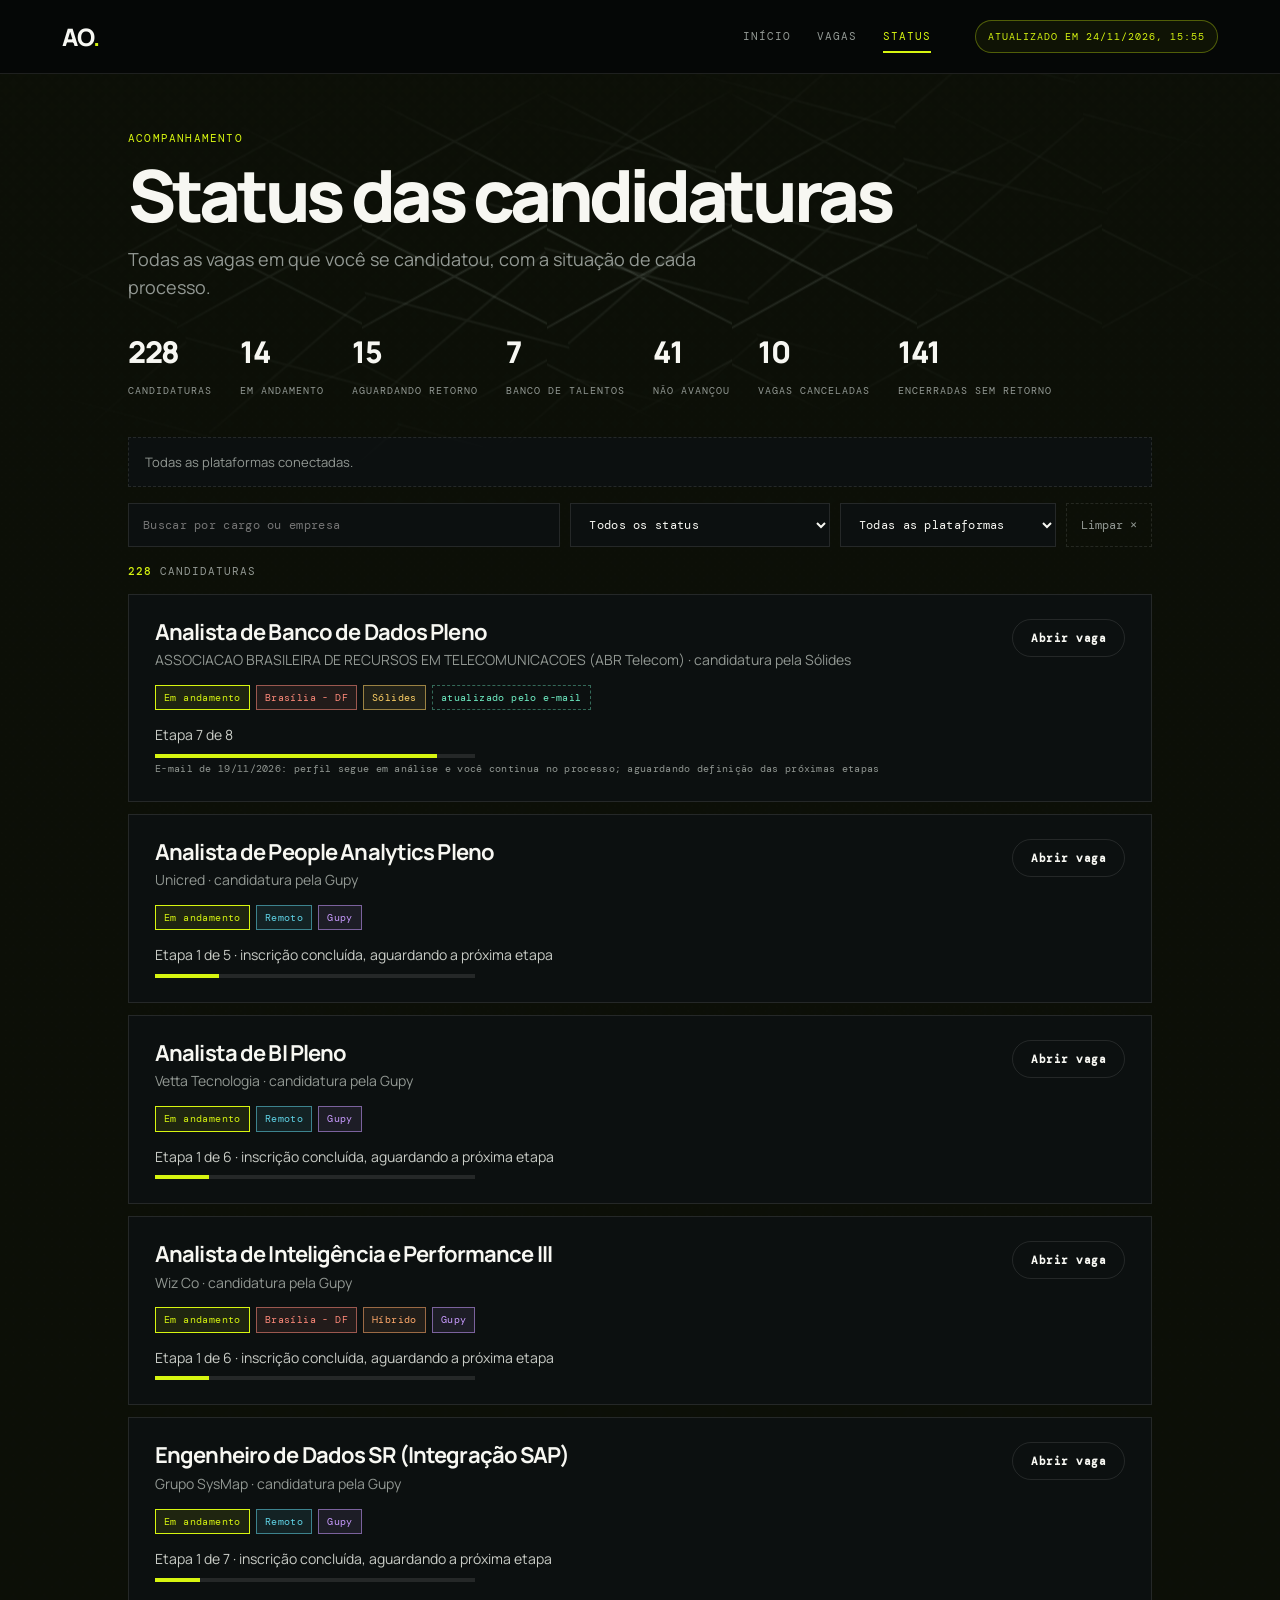
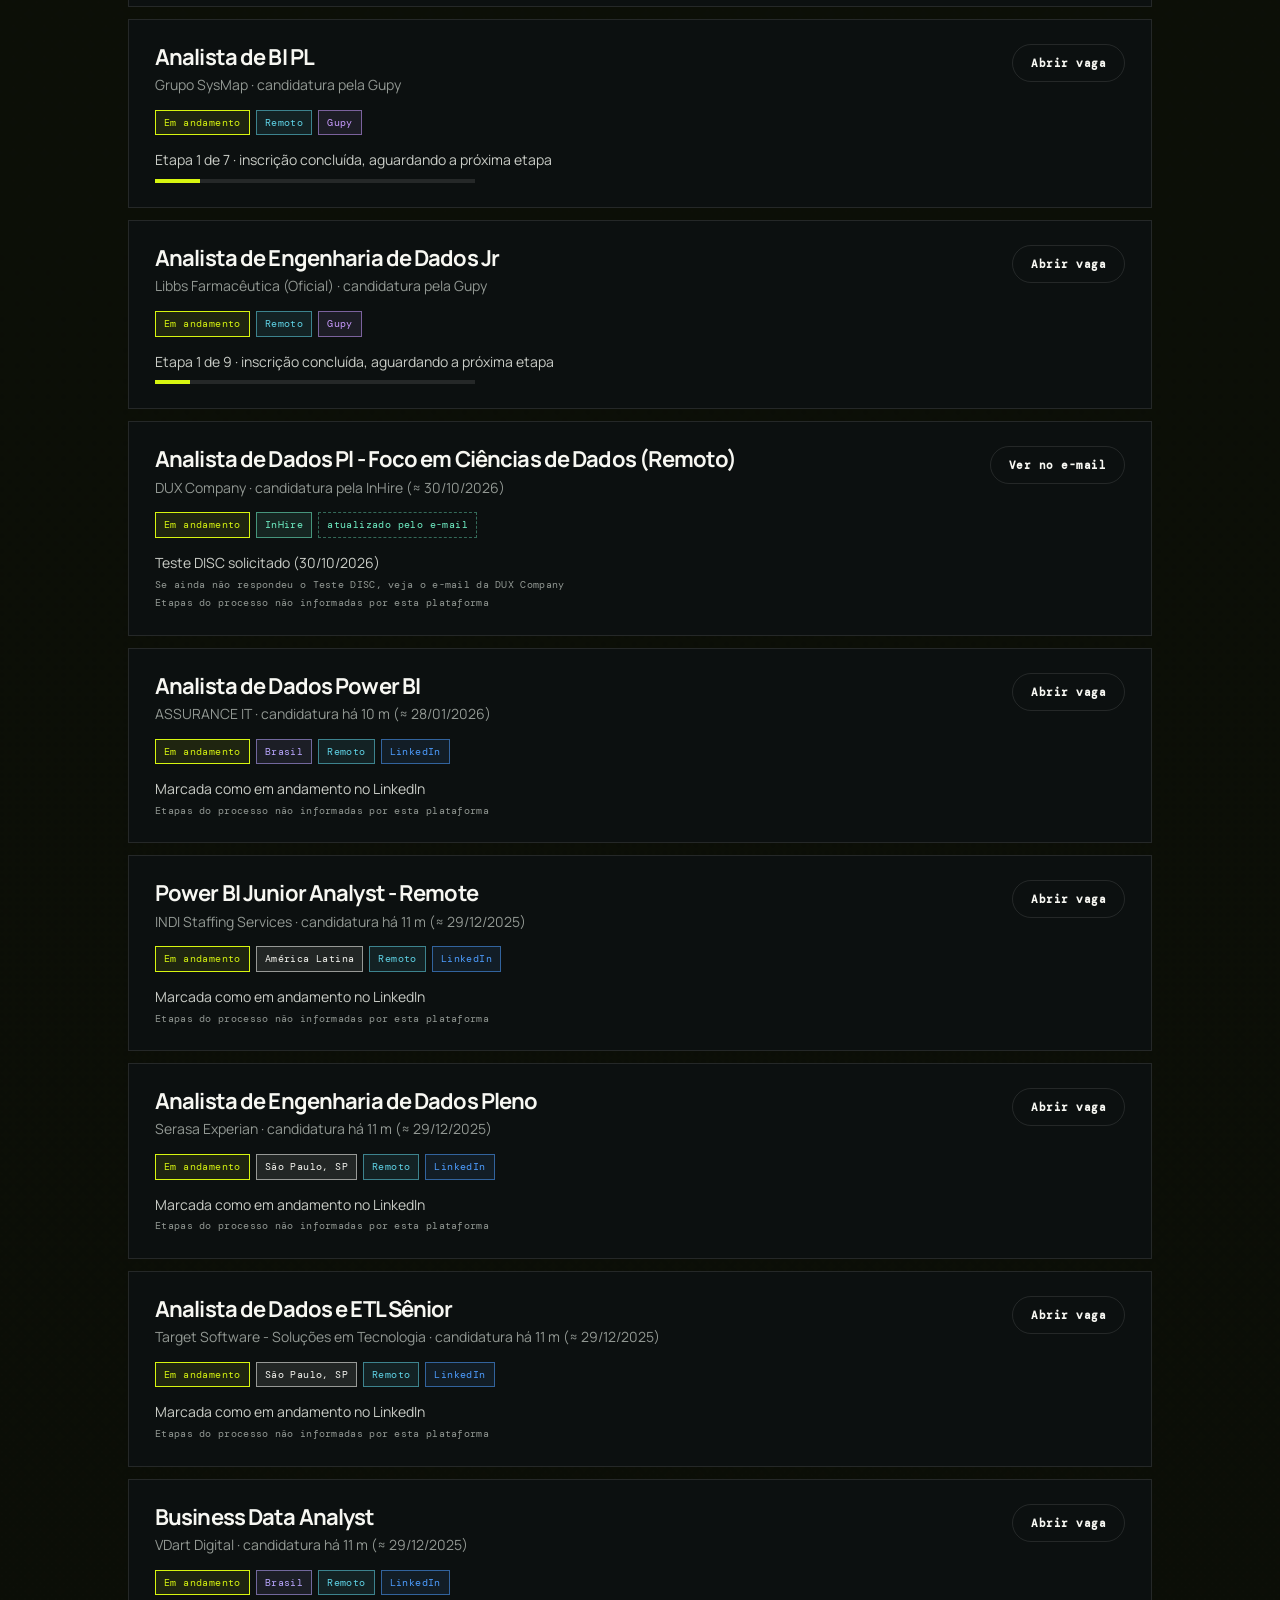
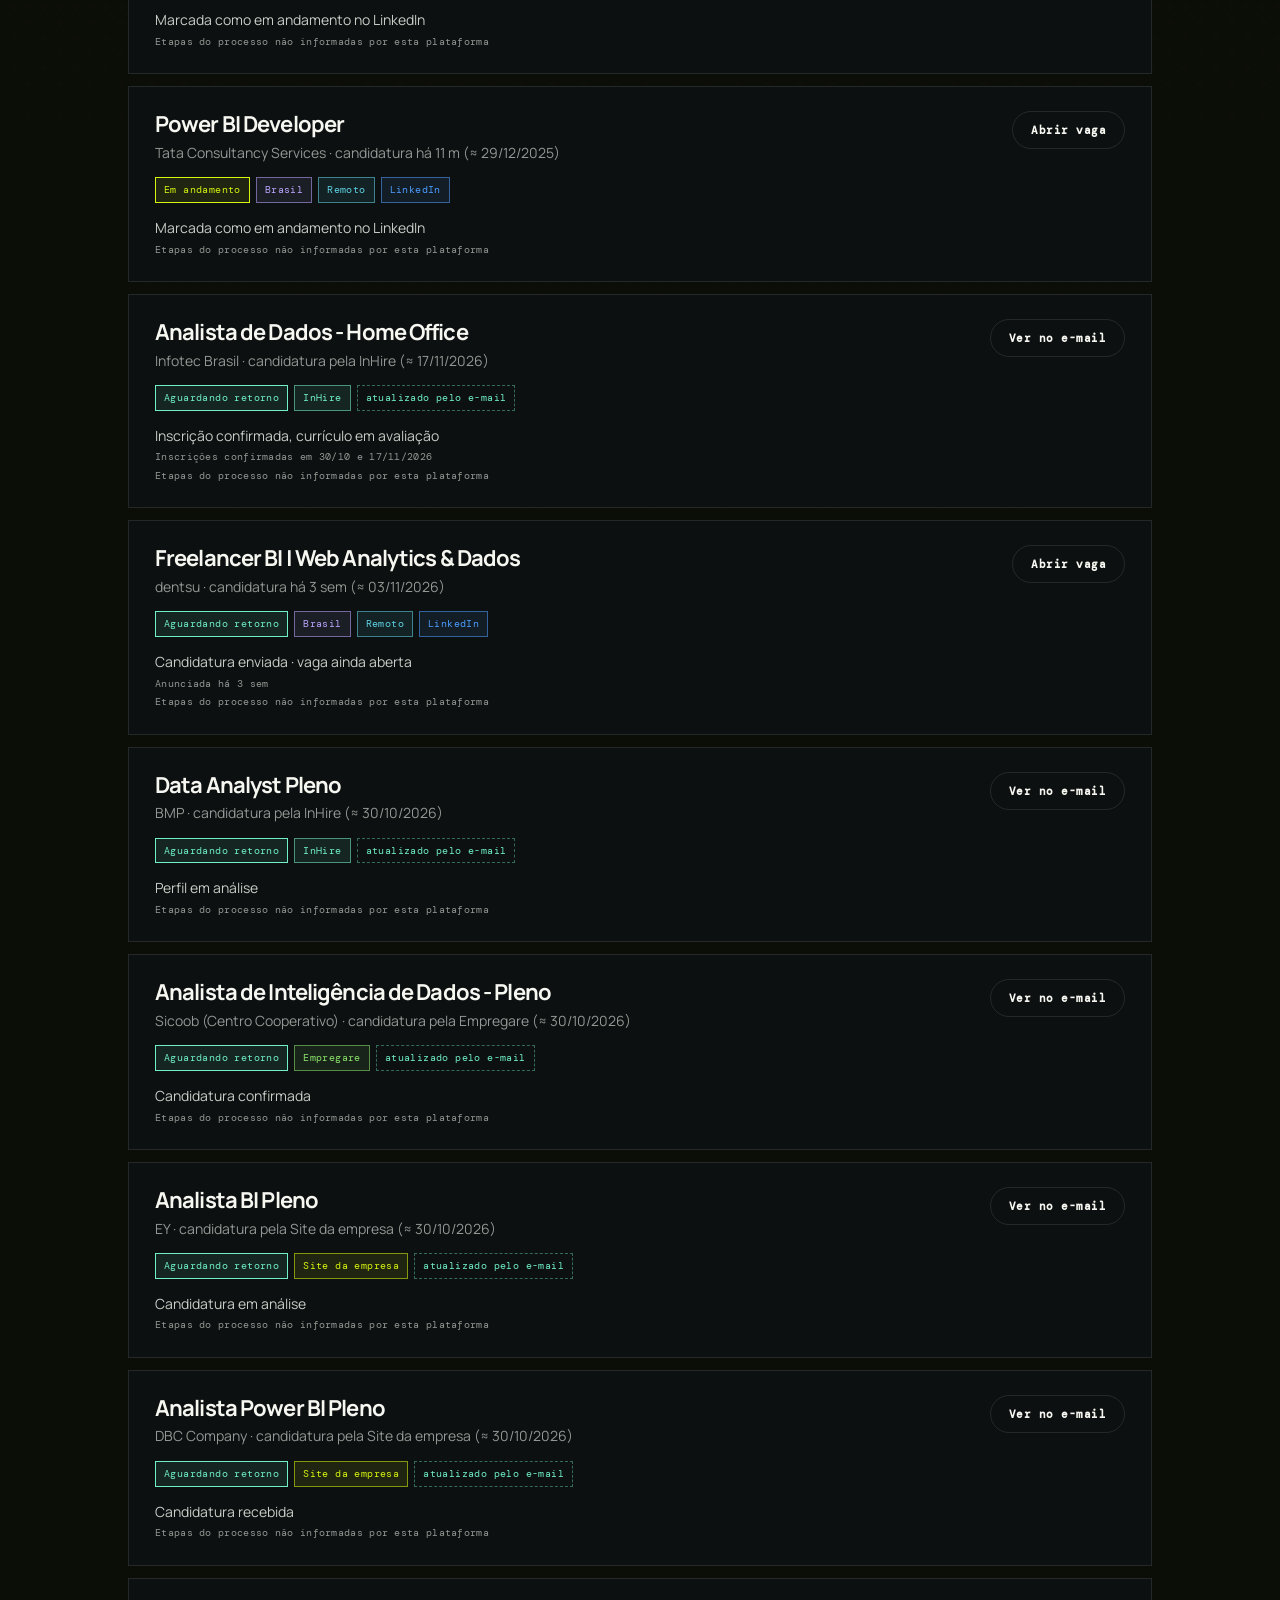
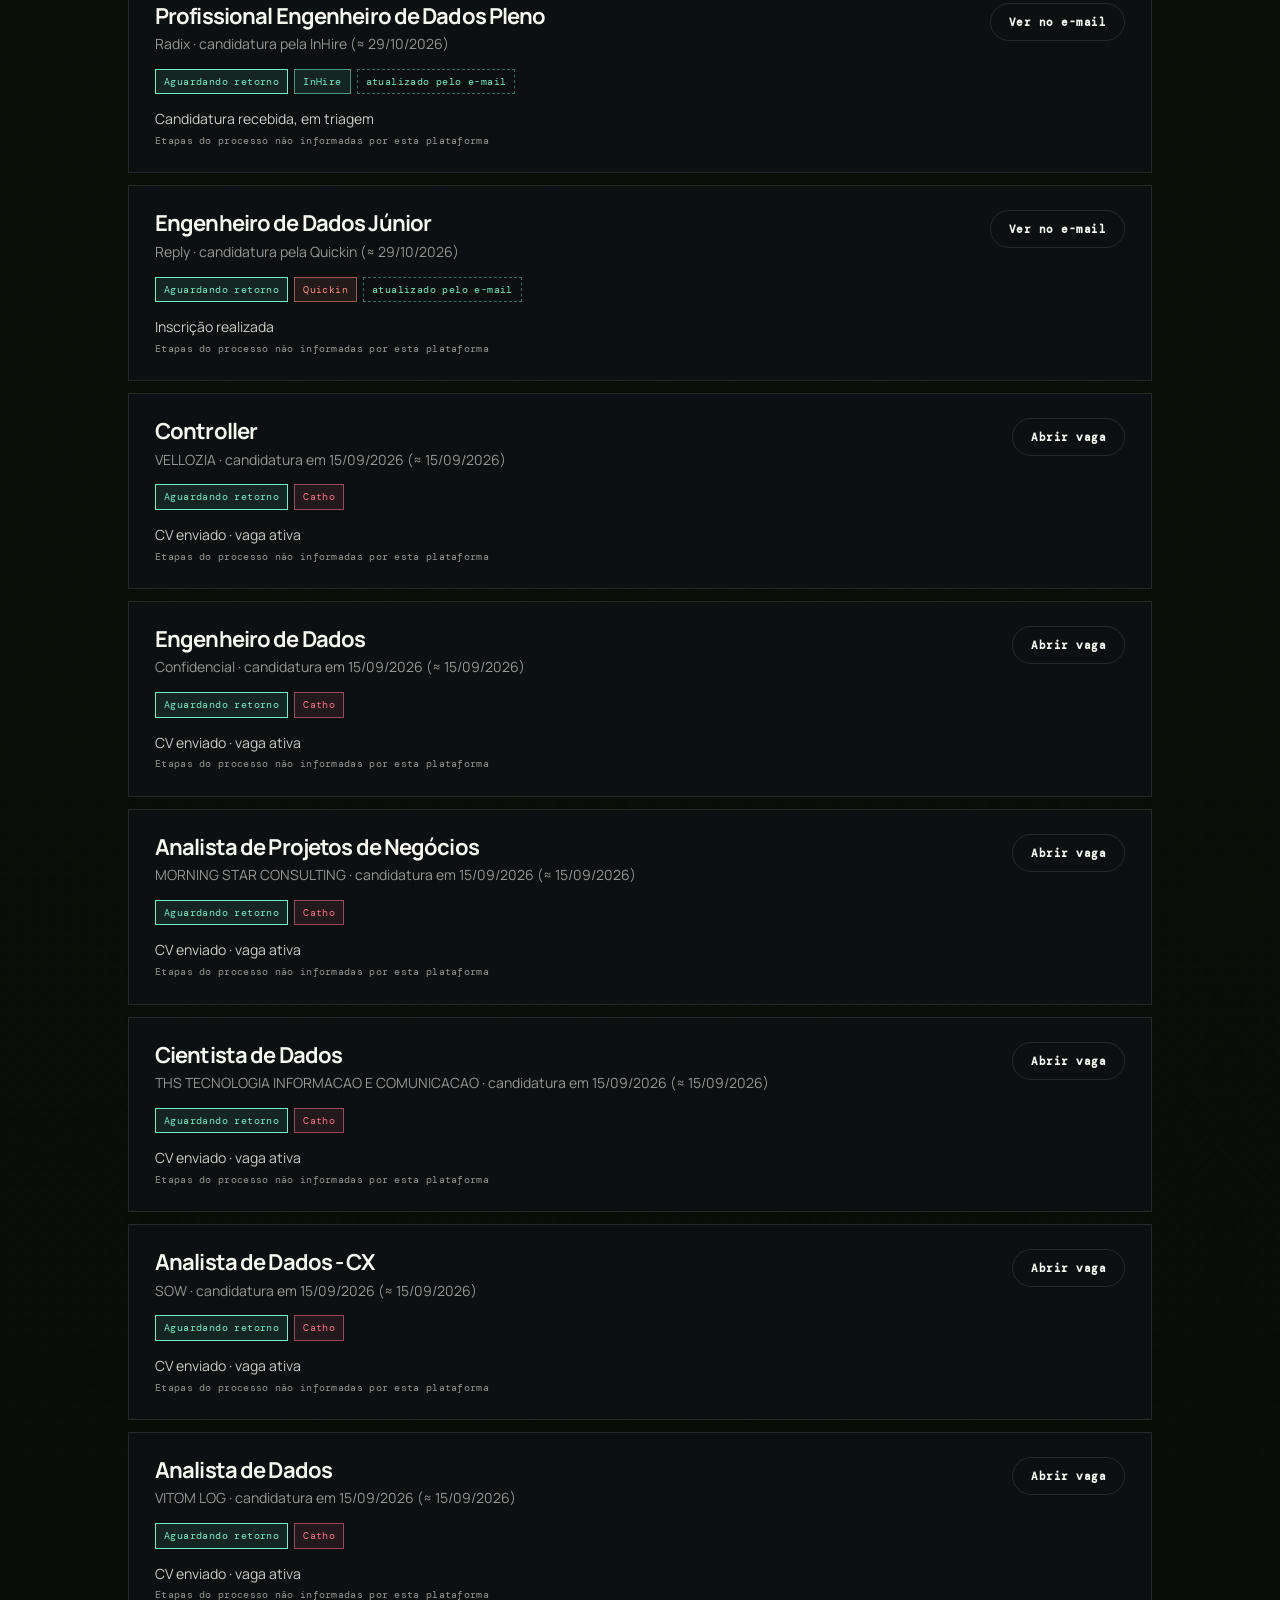
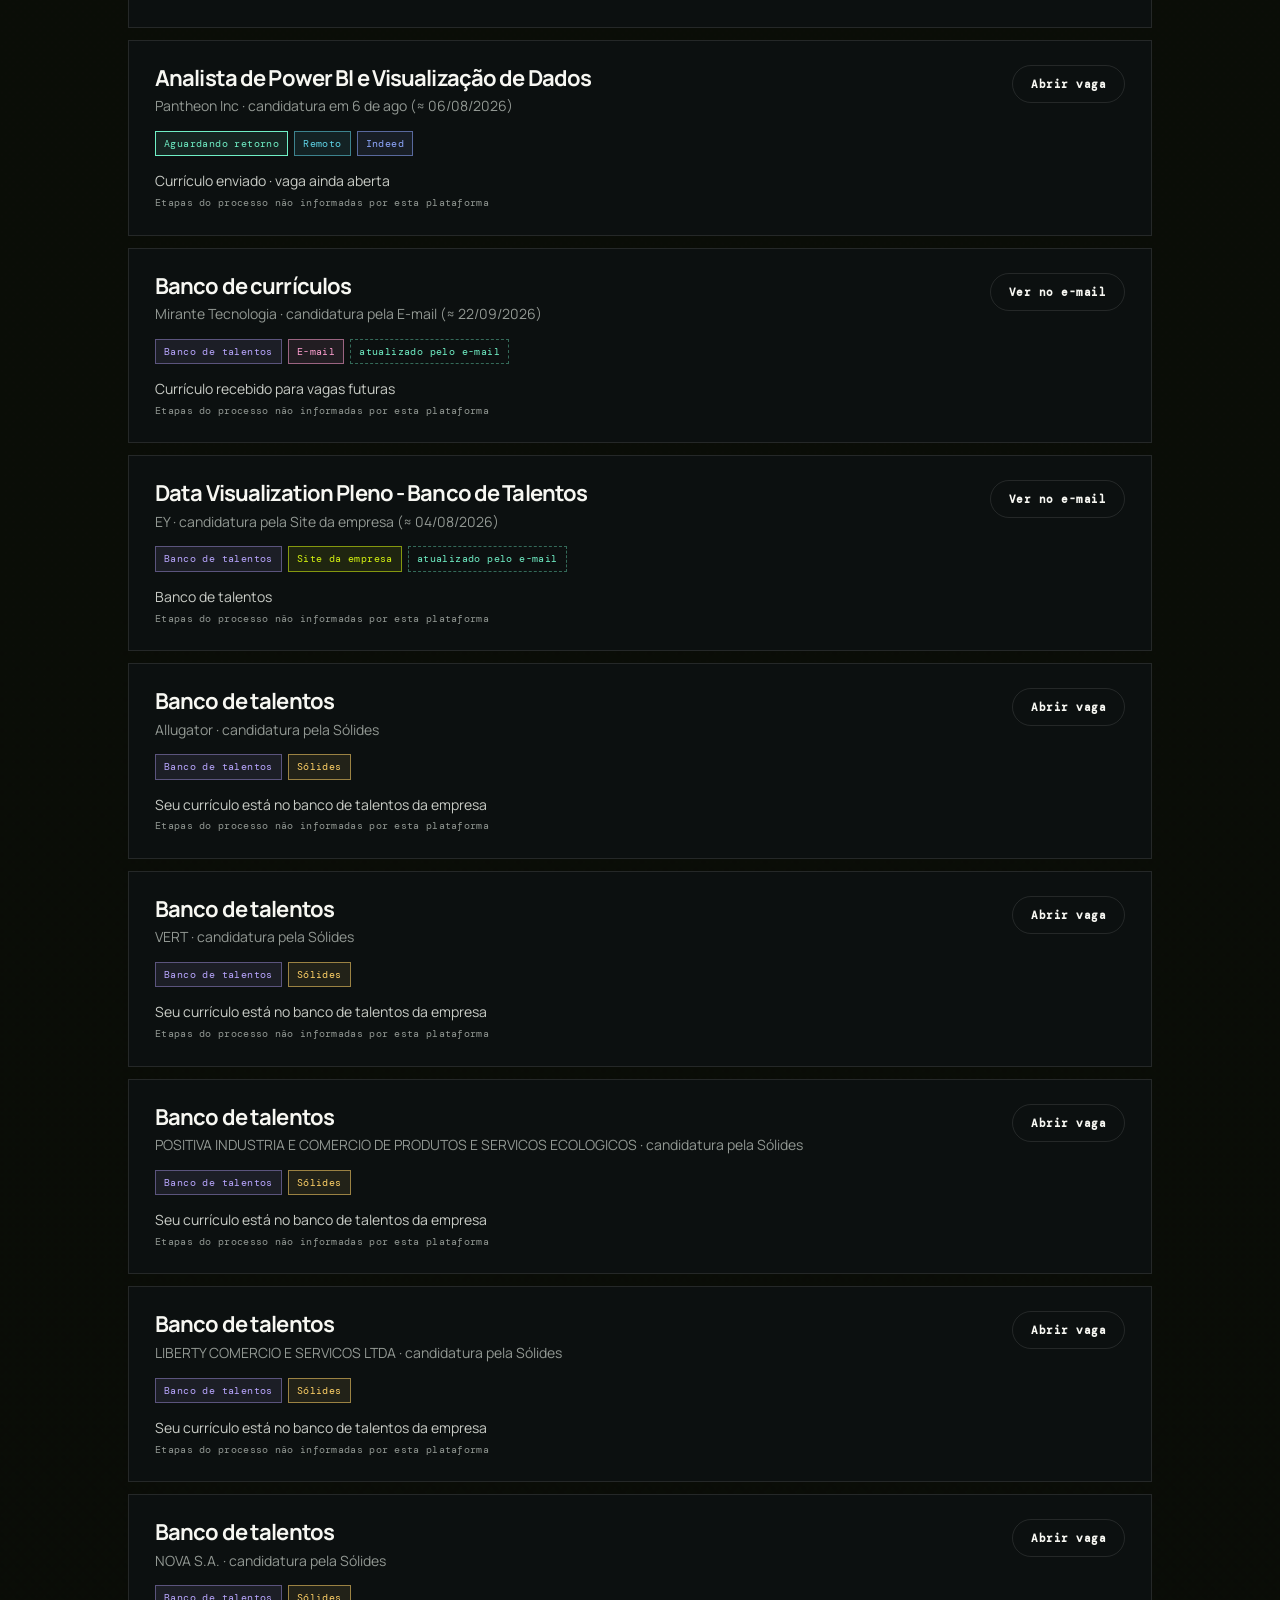
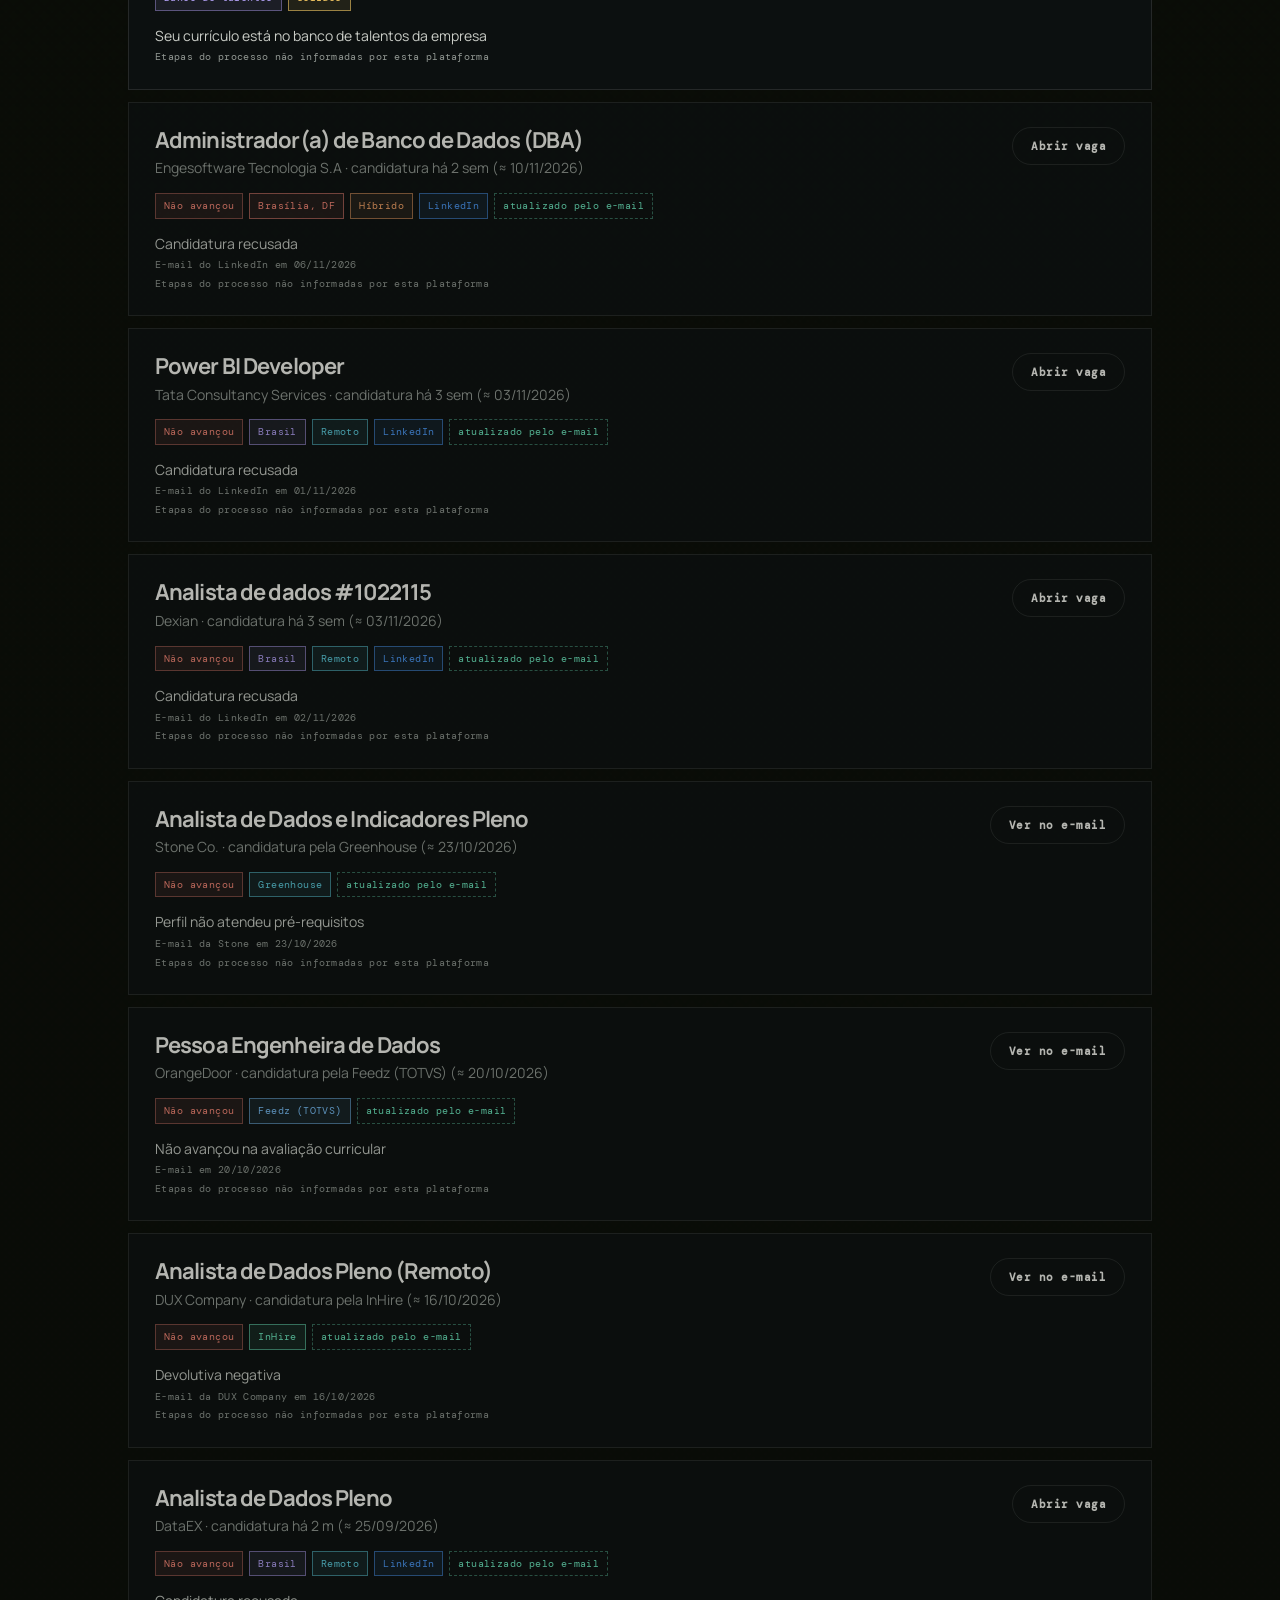
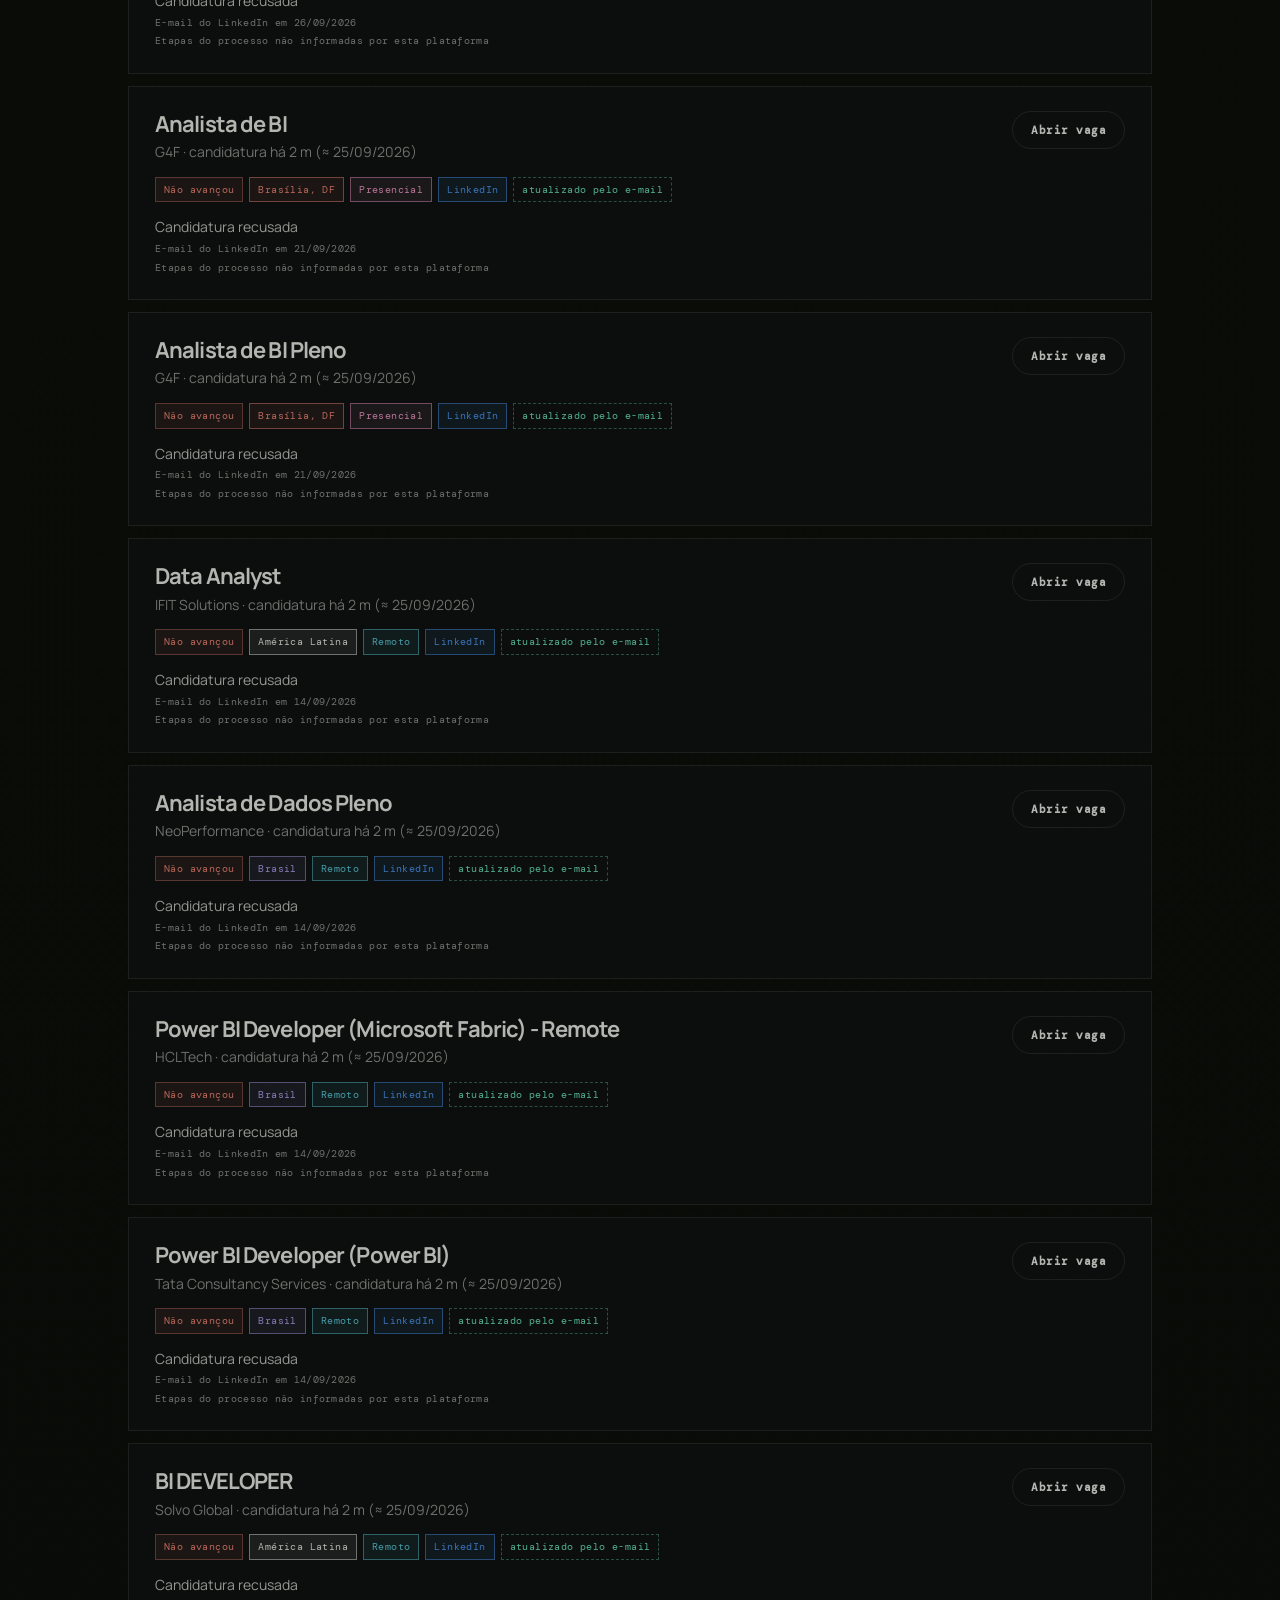
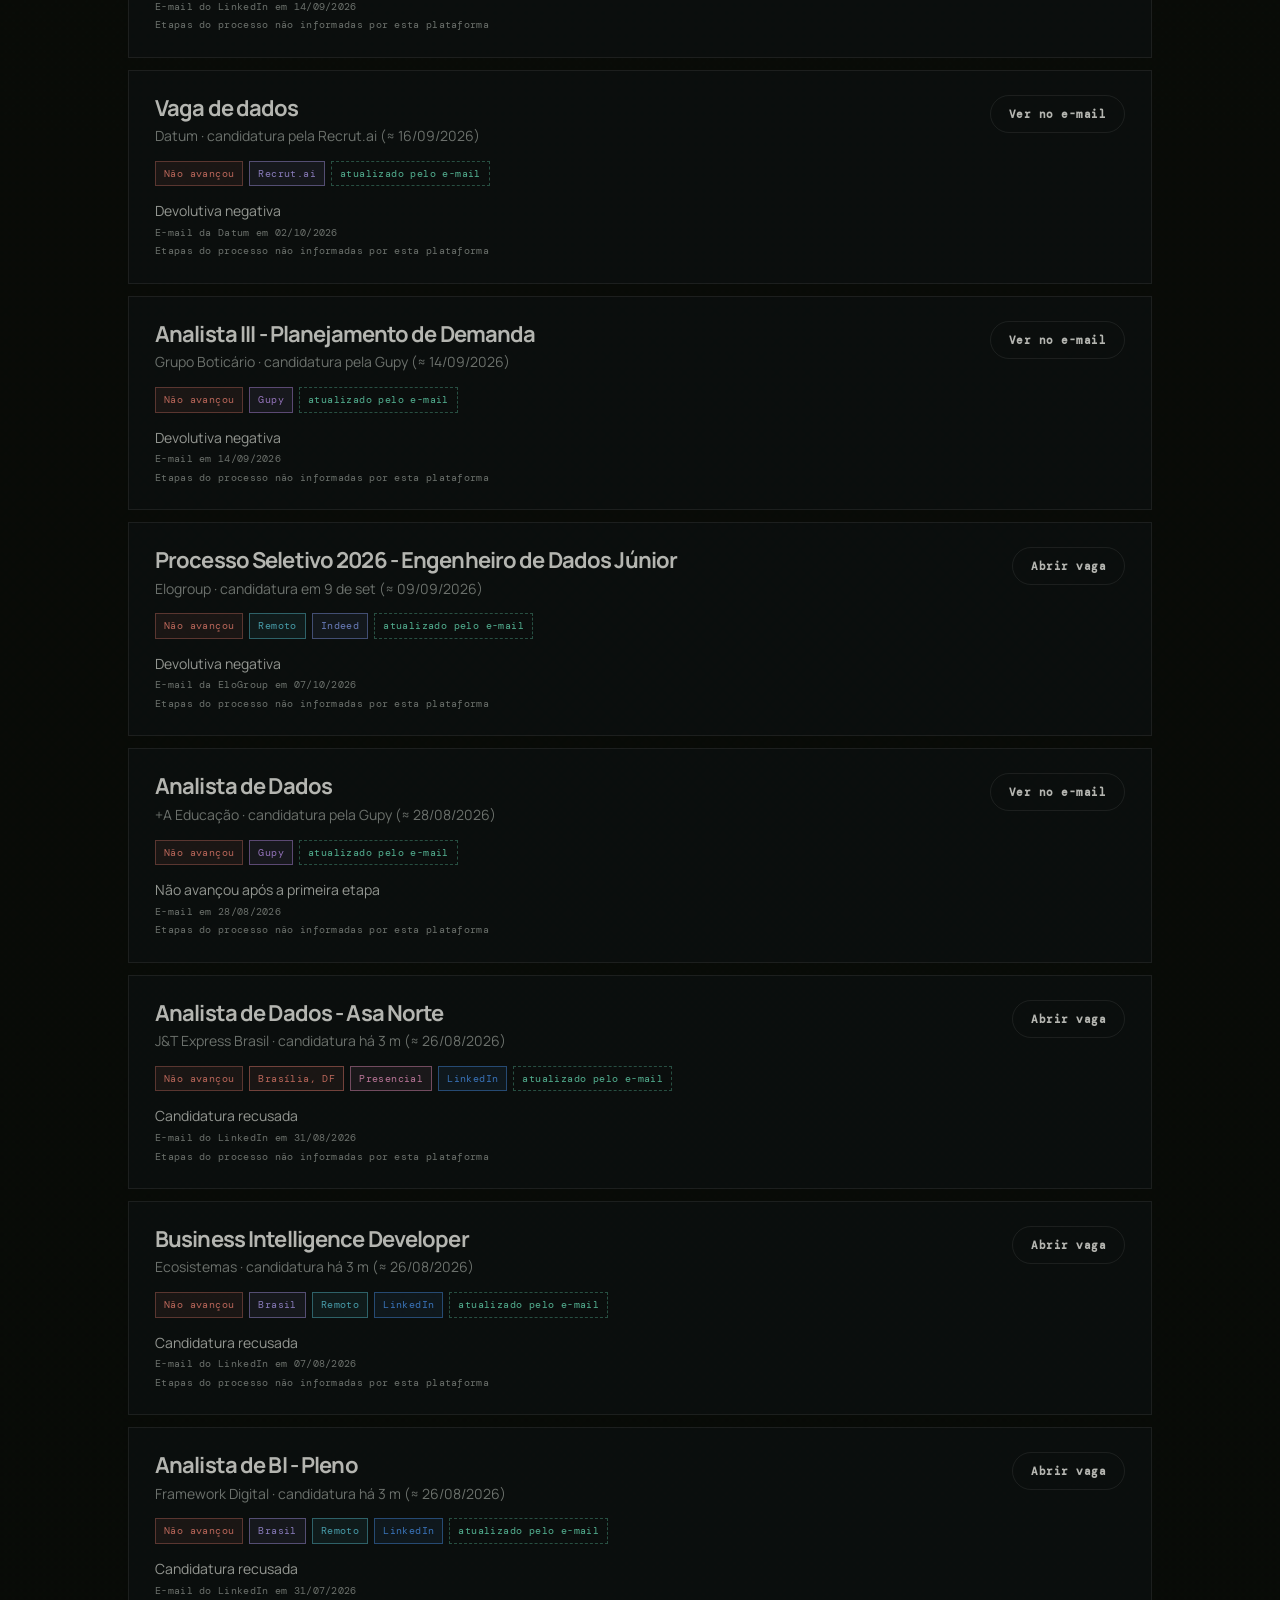
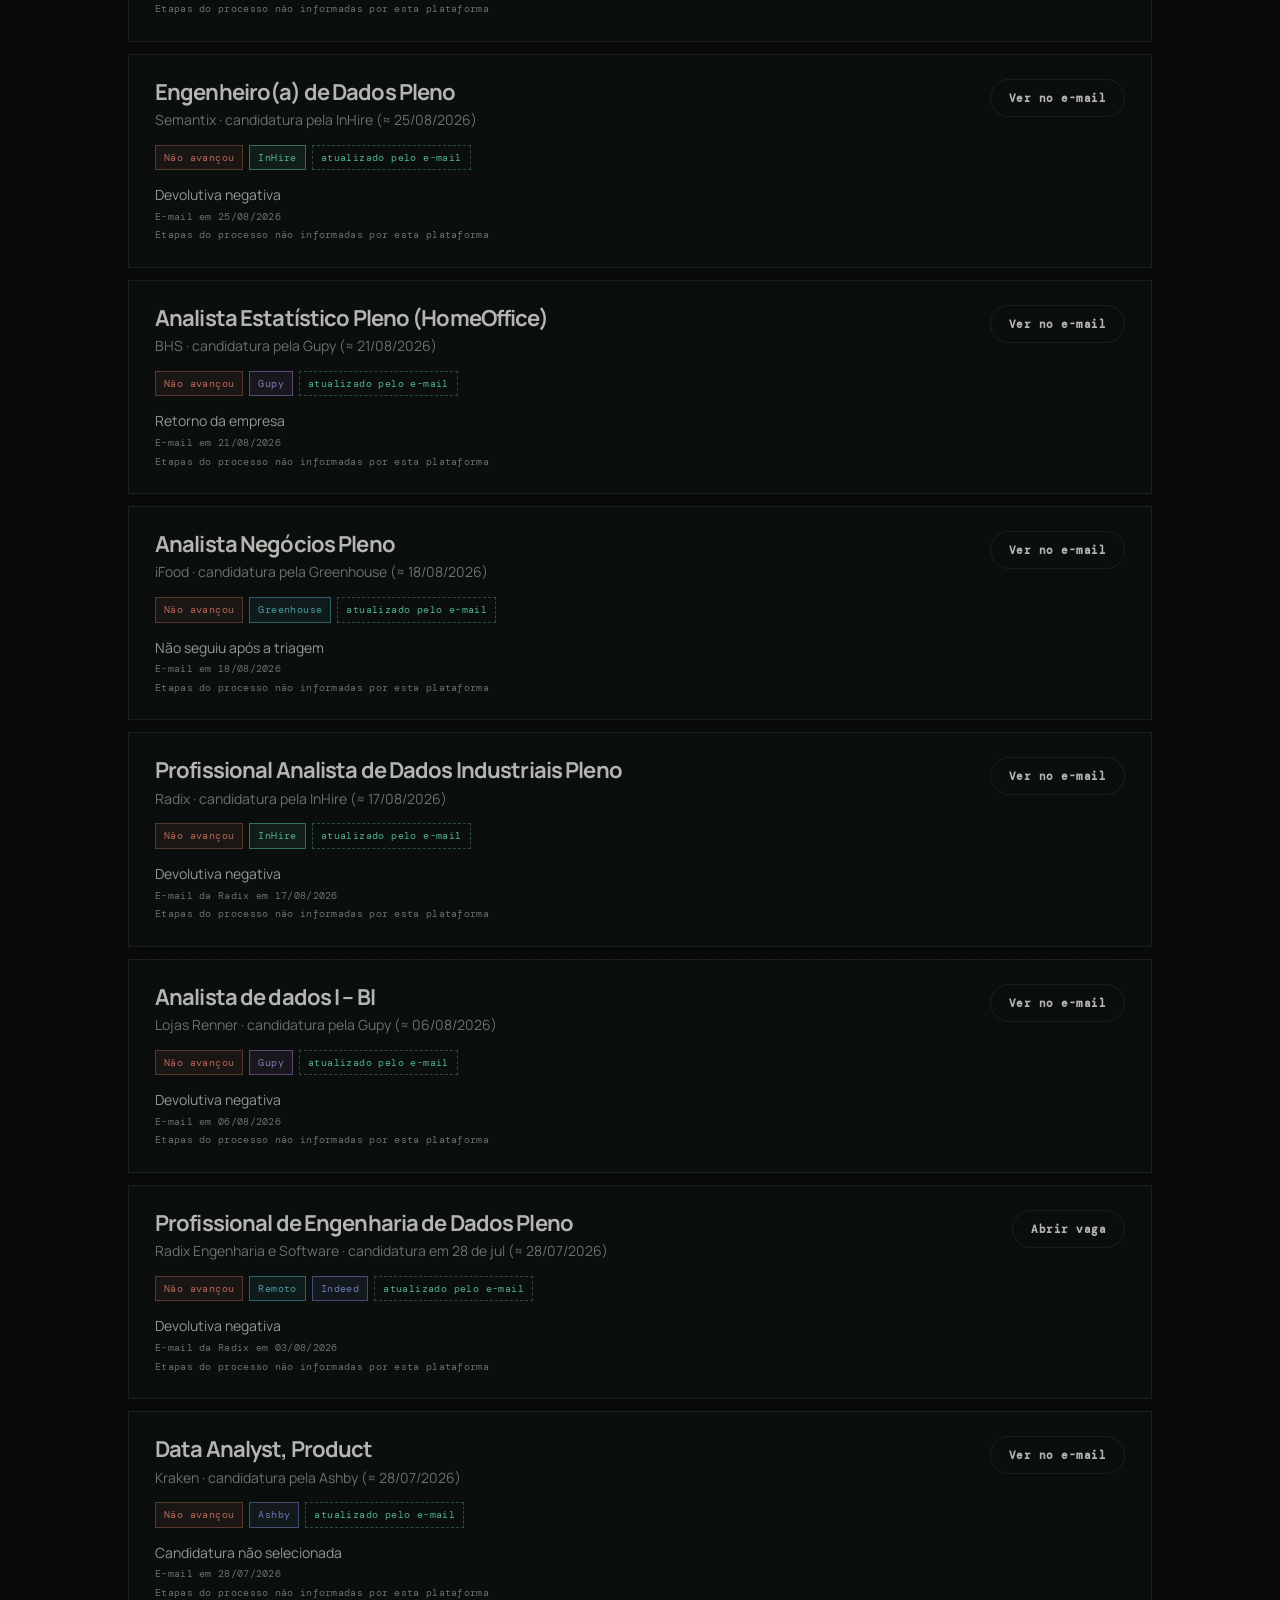
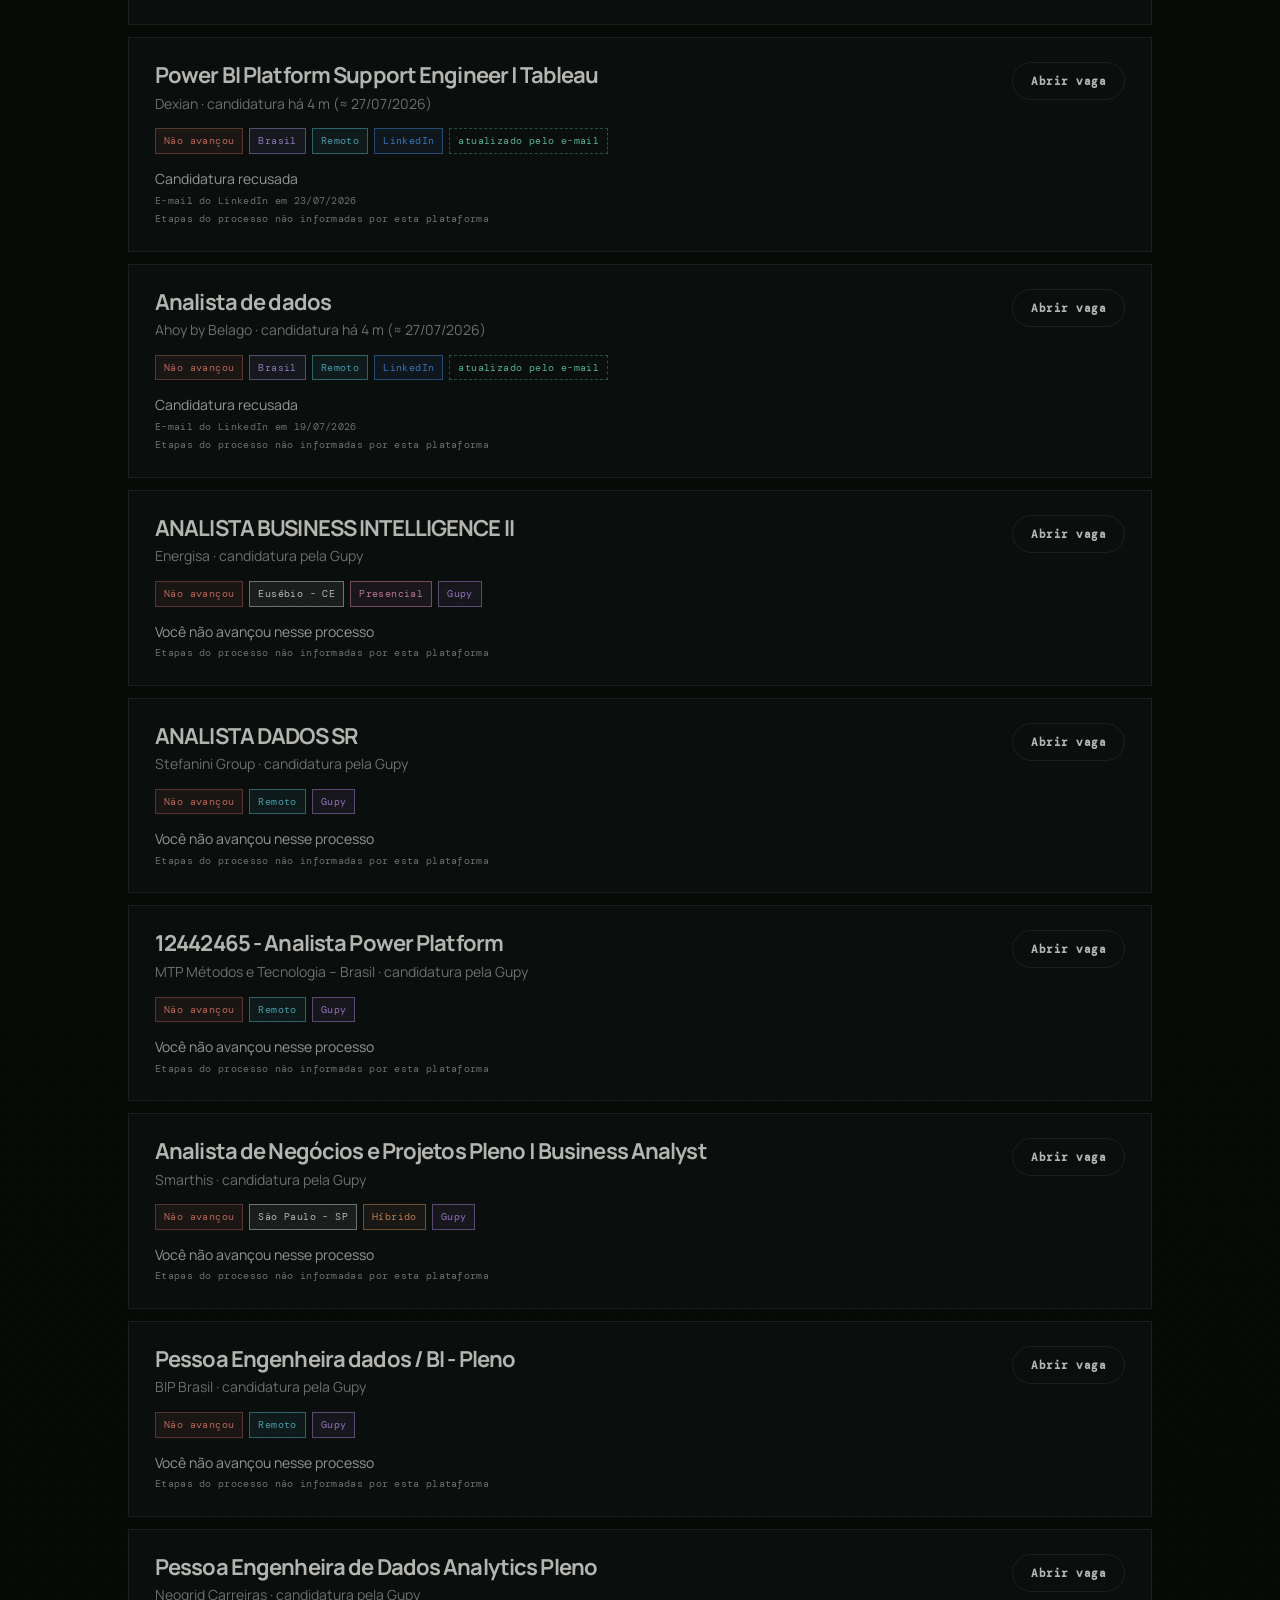
==== commit 4030dba8: "Status das candidaturas atualizado com o e-mail (24/11) Co-Authored-By: Claude Opus 5.5 <noreply@ant" ====
--- a/status.html
+++ b/status.html
@@ -14,6 +14,8 @@
   .st.ban { color:#b9a6ff; border-color:#b9a6ff66; }
   .st.nao { color:#ff8a7a; border-color:#ff8a7a66; }
   .st.enc { color:var(--dim); border-color:var(--line); }
+  .st.can { color:#ffa96b; border-color:#ffa96b66; }
+  .tag.email { font-family:"DM Mono", monospace; font-size:10px; padding:4px 8px; border:1px dashed #70f0c666; color:var(--mint); }
   .etapa { margin-top:14px; font-size:14px; color:#c9ccc6; }
   .etapa small { display:block; font-family:"DM Mono", monospace; font-size:10px; letter-spacing:.3px; color:var(--dim); margin-top:3px; }
   .barra { height:4px; background:var(--line); margin-top:8px; max-width:320px; } .barra i { display:block; height:100%; background:var(--acid); }
@@ -37,6 +39,7 @@
     <button type="button" class="stat" data-filtro='{"status":"Aguardando retorno"}'><b id="sAgu" data-conta>0</b><span>aguardando retorno</span></button>
     <button type="button" class="stat" data-filtro='{"status":"Banco de talentos"}'><b id="sBan" data-conta>0</b><span>banco de talentos</span></button>
     <button type="button" class="stat" data-filtro='{"status":"Não avançou"}'><b id="sNao" data-conta>0</b><span>não avançou</span></button>
+    <button type="button" class="stat" data-filtro='{"status":"Vaga cancelada"}'><b id="sCan" data-conta>0</b><span>vagas canceladas</span></button>
     <button type="button" class="stat" data-filtro='{"status":"Encerrada sem retorno"}'><b id="sEnc" data-conta>0</b><span>encerradas sem retorno</span></button>
   </div>
 </section>
@@ -44,7 +47,7 @@
   <div class="aviso" id="aviso"></div>
   <div class="toolbar t3">
     <input type="search" id="busca" placeholder="Buscar por cargo ou empresa">
-    <select id="status"><option value="">Todos os status</option><option>Em andamento</option><option>Aguardando retorno</option><option>Banco de talentos</option><option>Não avançou</option><option>Encerrada sem retorno</option></select>
+    <select id="status"><option value="">Todos os status</option><option>Em andamento</option><option>Aguardando retorno</option><option>Banco de talentos</option><option>Não avançou</option><option>Vaga cancelada</option><option>Encerrada sem retorno</option></select>
     <select id="plat"><option value="">Todas as plataformas</option></select>
     <button type="button" class="limpar" id="limpar">Limpar ×</button>
   </div>
@@ -68,13 +71,15 @@
   $("sAgu").textContent = C.filter(c => c.status === "Aguardando retorno").length;
   $("sBan").textContent = C.filter(c => c.status === "Banco de talentos").length;
   $("sNao").textContent = C.filter(c => c.status === "Não avançou").length;
+  $("sCan").textContent = C.filter(c => c.status === "Vaga cancelada").length;
   $("sEnc").textContent = C.filter(c => c.status === "Encerrada sem retorno").length;
   const off = D.plataformas.filter(p => !p.conectada).map(p => p.nome);
   $("aviso").innerHTML = off.length ? `Lendo apenas <b>${D.plataformas.filter(p => p.conectada).map(p => p.nome).join(", ")}</b>. Para incluir <b>${off.join(", ")}</b>, entre na sua conta desses sites no navegador e a próxima atualização traz as candidaturas de lá.` : "Todas as plataformas conectadas.";
   [...new Set(C.map(c => c.plataforma))].forEach(p => $("plat").insertAdjacentHTML("beforeend", `<option>${esc(p)}</option>`));
   // Mesmas cores das etiquetas da aba Vagas
   const COR = { "Brasil": "#b9a6ff", "Brasília, DF": "#ff8a7a", "Remoto": "#5fd3e6", "Híbrido": "#ffa96b", "Presencial": "#ff9fd0",
-    "LinkedIn": "#4d9dff", "Gupy": "#c99bff", "Indeed": "#8fa8ff", "Sólides": "#ffd166", "Catho": "#ff6f91", "InfoJobs": "#8be36b", "Vagas.com.br": "#f7f7f2" };
+    "LinkedIn": "#4d9dff", "Gupy": "#c99bff", "Indeed": "#8fa8ff", "Sólides": "#ffd166", "Catho": "#ff6f91", "InfoJobs": "#8be36b", "Vagas.com.br": "#f7f7f2",
+    "InHire": "#70f0c6", "Greenhouse": "#5fd3e6", "Workday": "#ffa96b", "Site da empresa": "#d7f510", "E-mail": "#ff9fd0", "Recrut.ai": "#b9a6ff", "Quickin": "#ff8a7a", "Empregare": "#8be36b", "Jobbol": "#ffd166", "Feedz (TOTVS)": "#7cc4ff", "Pandapé": "#ff6f91", "Ashby": "#8fa8ff", "Recrutadora (LinkedIn)": "#4d9dff" };
   const tag = (t, cor) => t ? `<span class="tag cor" style="--c:${cor || COR[t] || "#f7f7f2"}">${esc(t)}</span>` : "";
   const localTags = l => {
     if (!l) return "";
@@ -86,10 +91,10 @@
       return tag(p, "#f7f7f2");
     }).join("");
   };
-  const cls = s => s === "Em andamento" ? "and" : s === "Aguardando retorno" ? "agu" : s === "Não avançou" ? "nao" : s === "Banco de talentos" ? "ban" : "enc";
+  const cls = s => s === "Em andamento" ? "and" : s === "Aguardando retorno" ? "agu" : s === "Não avançou" ? "nao" : s === "Banco de talentos" ? "ban" : s === "Vaga cancelada" ? "can" : "enc";
   // Ordem: quem está mais longe no processo primeiro (maior % das etapas, depois maior etapa),
   // em seguida os demais pela situação, e dentro de cada grupo a candidatura mais recente primeiro.
-  const PESO = { "Em andamento": 0, "Aguardando retorno": 1, "Banco de talentos": 2, "Não avançou": 3, "Encerrada sem retorno": 4 };
+  const PESO = { "Em andamento": 0, "Aguardando retorno": 1, "Banco de talentos": 2, "Não avançou": 3, "Vaga cancelada": 4, "Encerrada sem retorno": 5 };
   const prog = c => c.etapas_total ? c.etapa_atual / c.etapas_total : -1;
   const quando = c => c.data_aprox || (c.candidatura && /\d{2}\/\d{2}\/\d{4}/.test(c.candidatura) ? c.candidatura.match(/(\d{2})\/(\d{2})\/(\d{4})/).slice(1).reverse().join("-") : "") || "";
   const ordem = (a, b) => (prog(b) - prog(a)) || ((b.etapa_atual || 0) - (a.etapa_atual || 0))
@@ -103,8 +108,8 @@
       const pct = c.etapas_total ? Math.round(100 * c.etapa_atual / c.etapas_total) : null;
       return `<article class="vaga ${cls(c.status)}">
         <div class="top"><div><h2>${esc(c.titulo)}</h2><div class="empresa">${esc(c.empresa)} · ${c.candidatura ? "candidatura " + esc(c.candidatura) : "candidatura pela " + esc(c.plataforma)}${c.data_aprox ? " (≈ " + new Date(c.data_aprox + "T12:00:00").toLocaleDateString("pt-BR") + ")" : ""}</div></div>
-        <div class="acoes"><a class="btn" href="${esc(c.link)}" target="_blank" rel="noopener">Abrir vaga</a></div></div>
-        <div class="tags"><span class="st ${cls(c.status)}">${esc(c.status)}</span>${localTags(c.local)}${tag(c.plataforma)}</div>
+        <div class="acoes"><a class="btn" href="${esc(c.link)}" target="_blank" rel="noopener">${/mail\.google\.com/.test(c.link) ? "Ver no e-mail" : "Abrir vaga"}</a></div></div>
+        <div class="tags"><span class="st ${cls(c.status)}">${esc(c.status)}</span>${localTags(c.local)}${tag(c.plataforma)}${c.fonte_email ? `<span class="tag email">atualizado pelo e-mail</span>` : ""}</div>
         <div class="etapa">${c.etapas_total ? `Etapa ${c.etapa_atual} de ${c.etapas_total}${(e => e ? " · " + esc(e) : "")((c.etapa || "").replace(/^Etapa \d+ de \d+( · )?/, ""))}<div class="barra"><i style="width:${pct}%"></i></div>` : esc(c.etapa)}
           ${c.observacao ? `<small>${esc(c.observacao)}</small>` : ""}${!c.etapas_total ? `<small>Etapas do processo não informadas por esta plataforma</small>` : ""}</div>
       </article>`; }).join("") : `<div class="vazio">Nenhuma candidatura para esse filtro.</div>`;
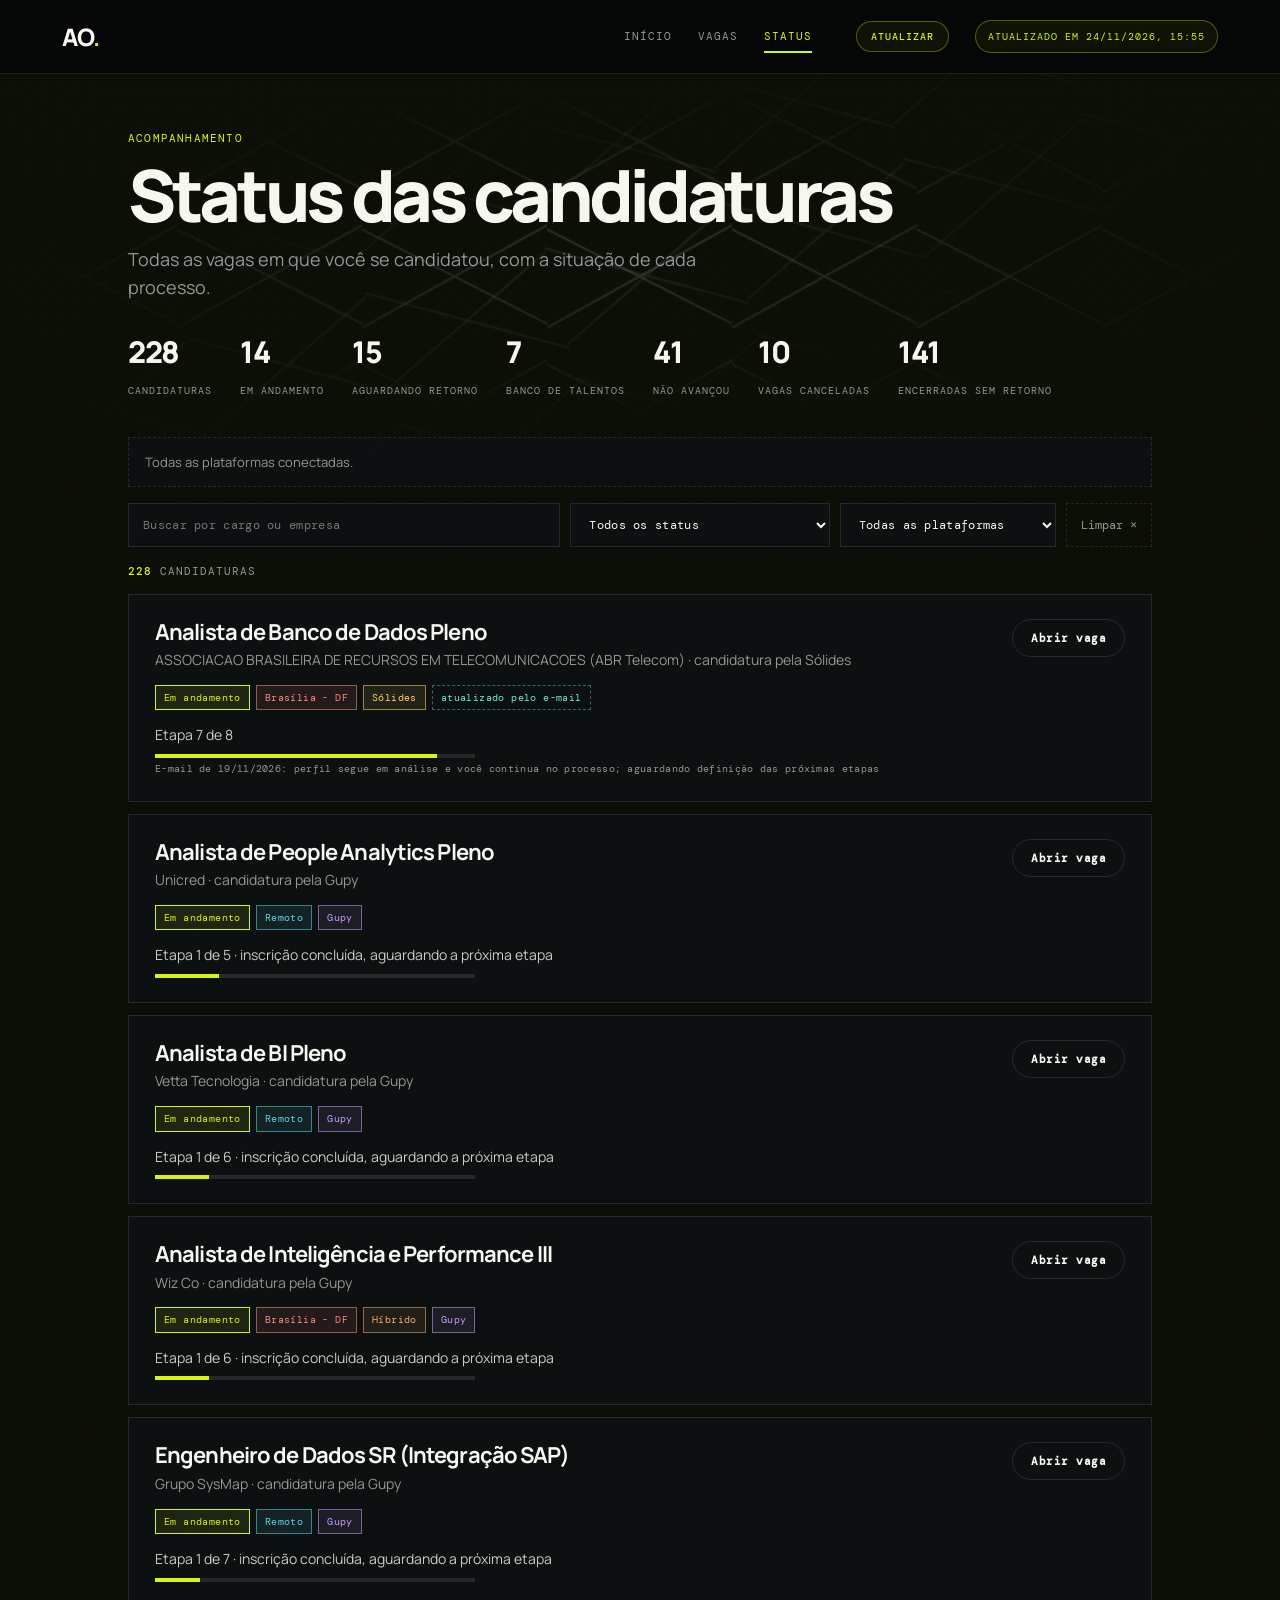
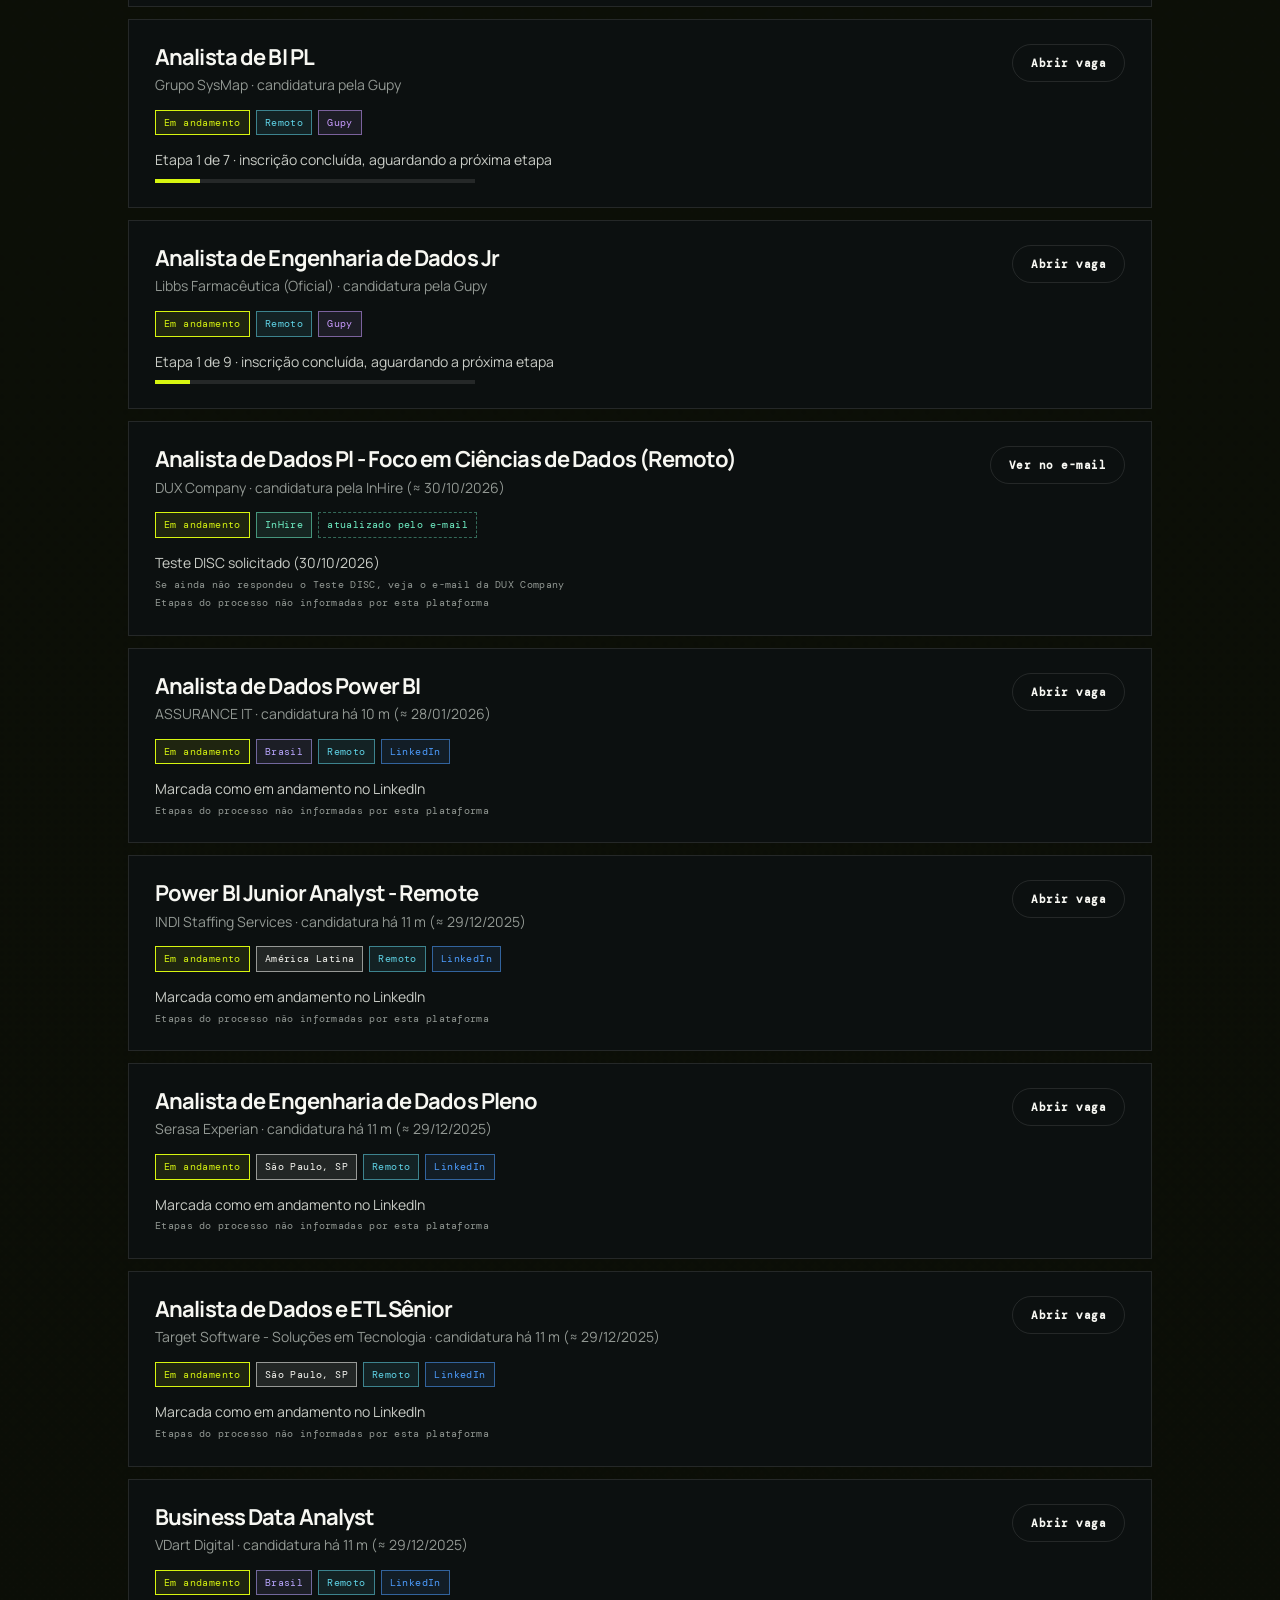
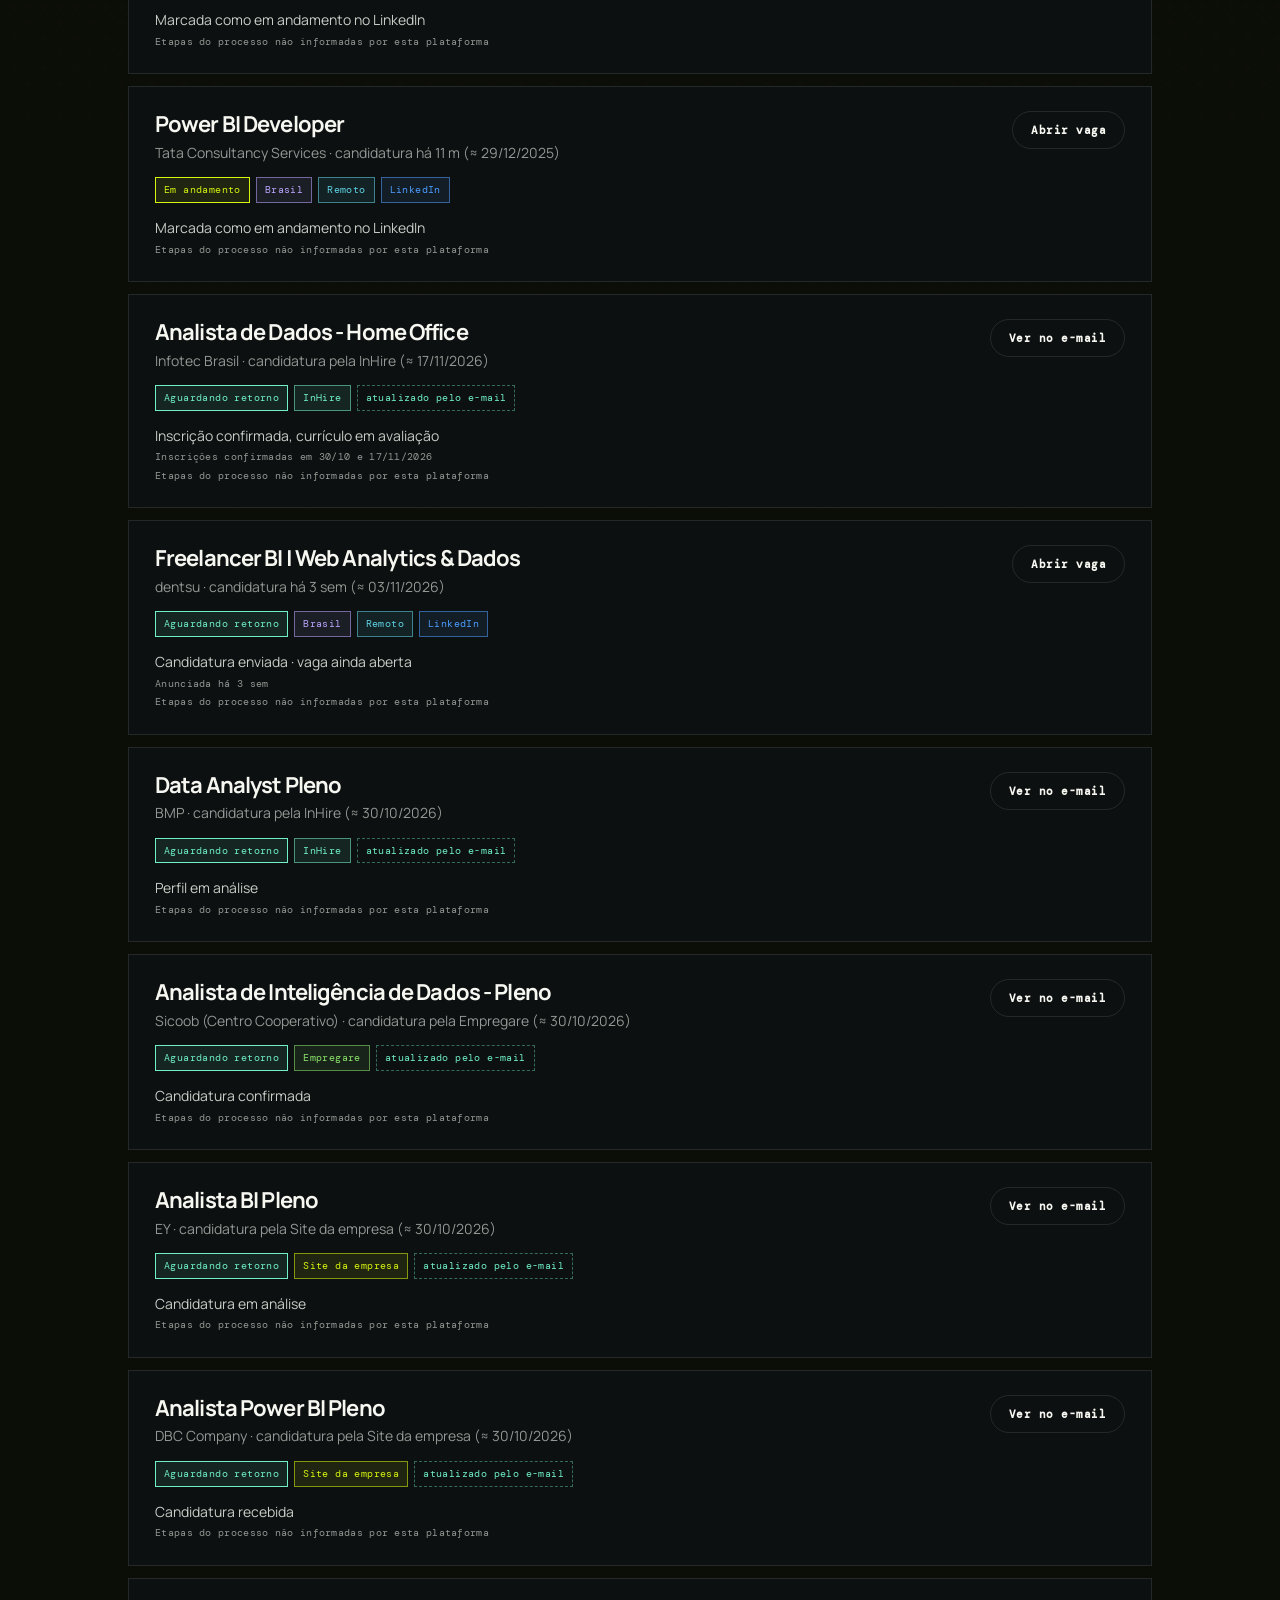
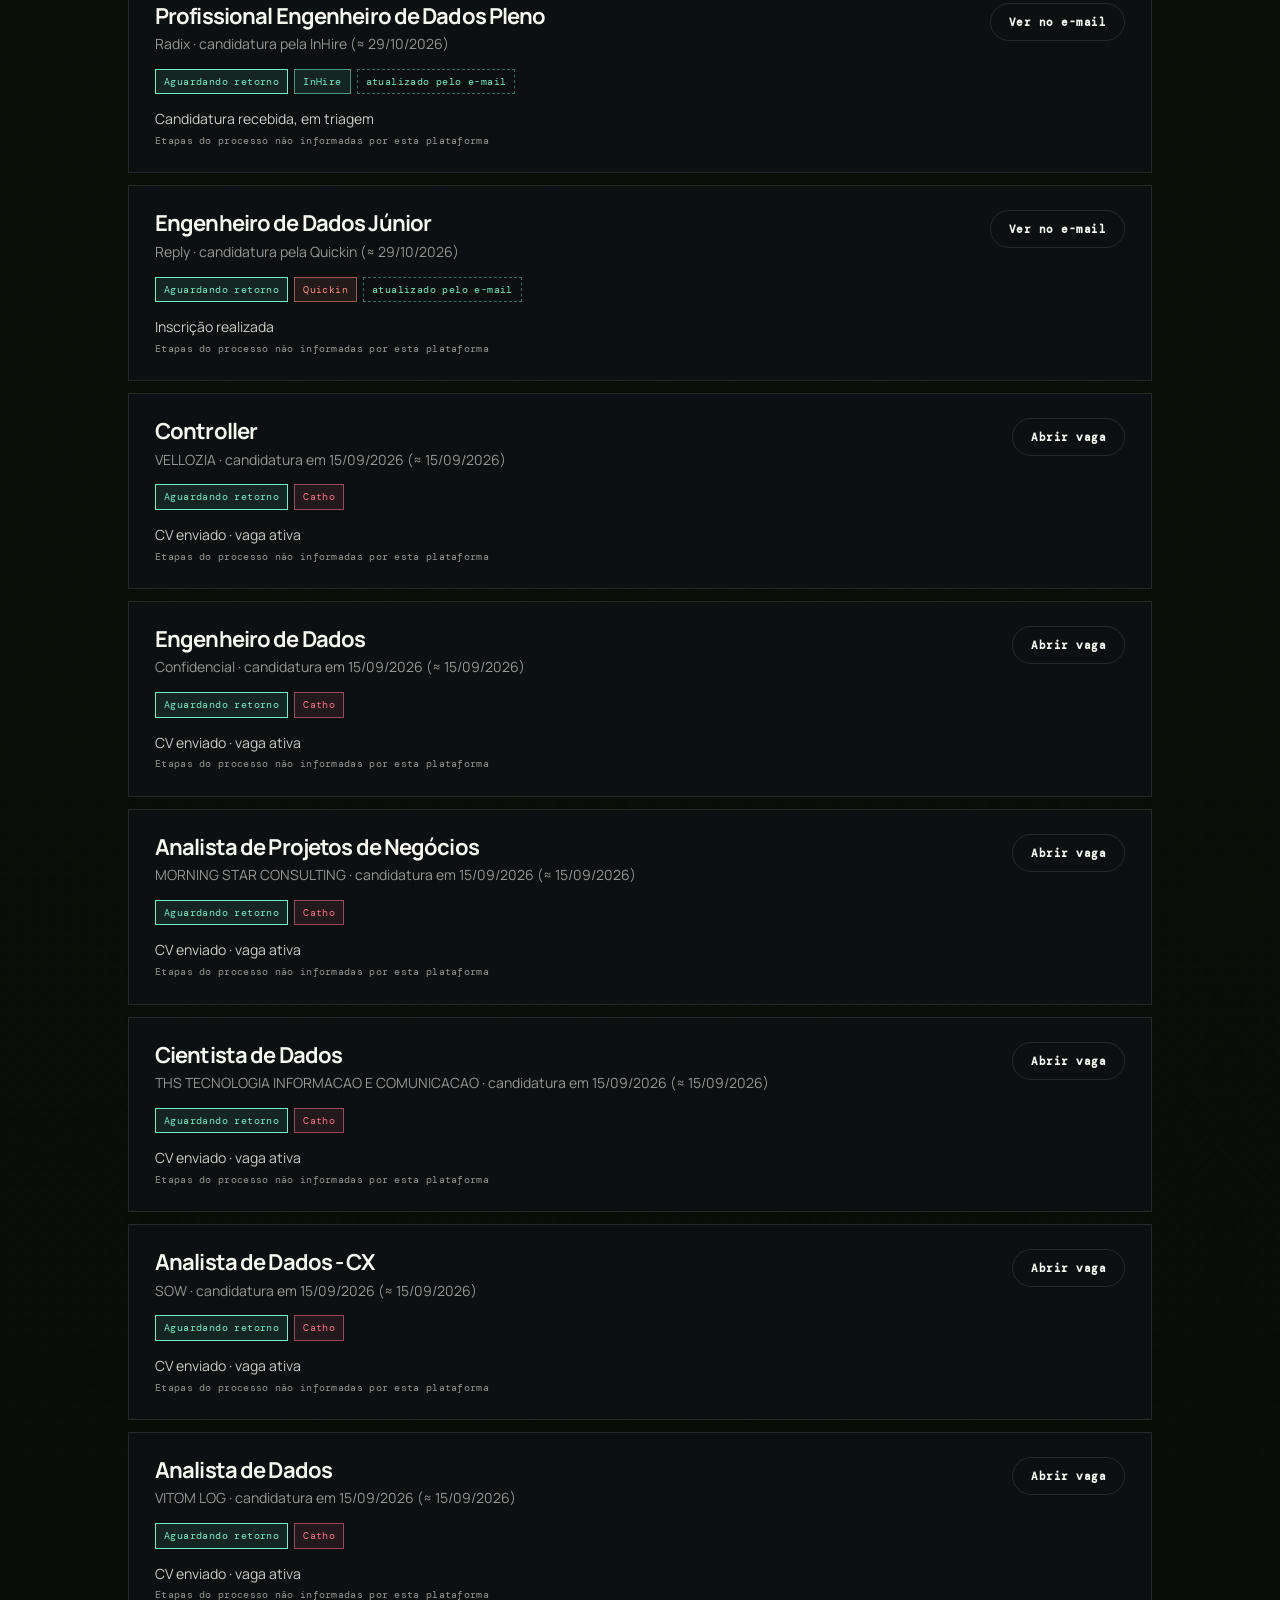
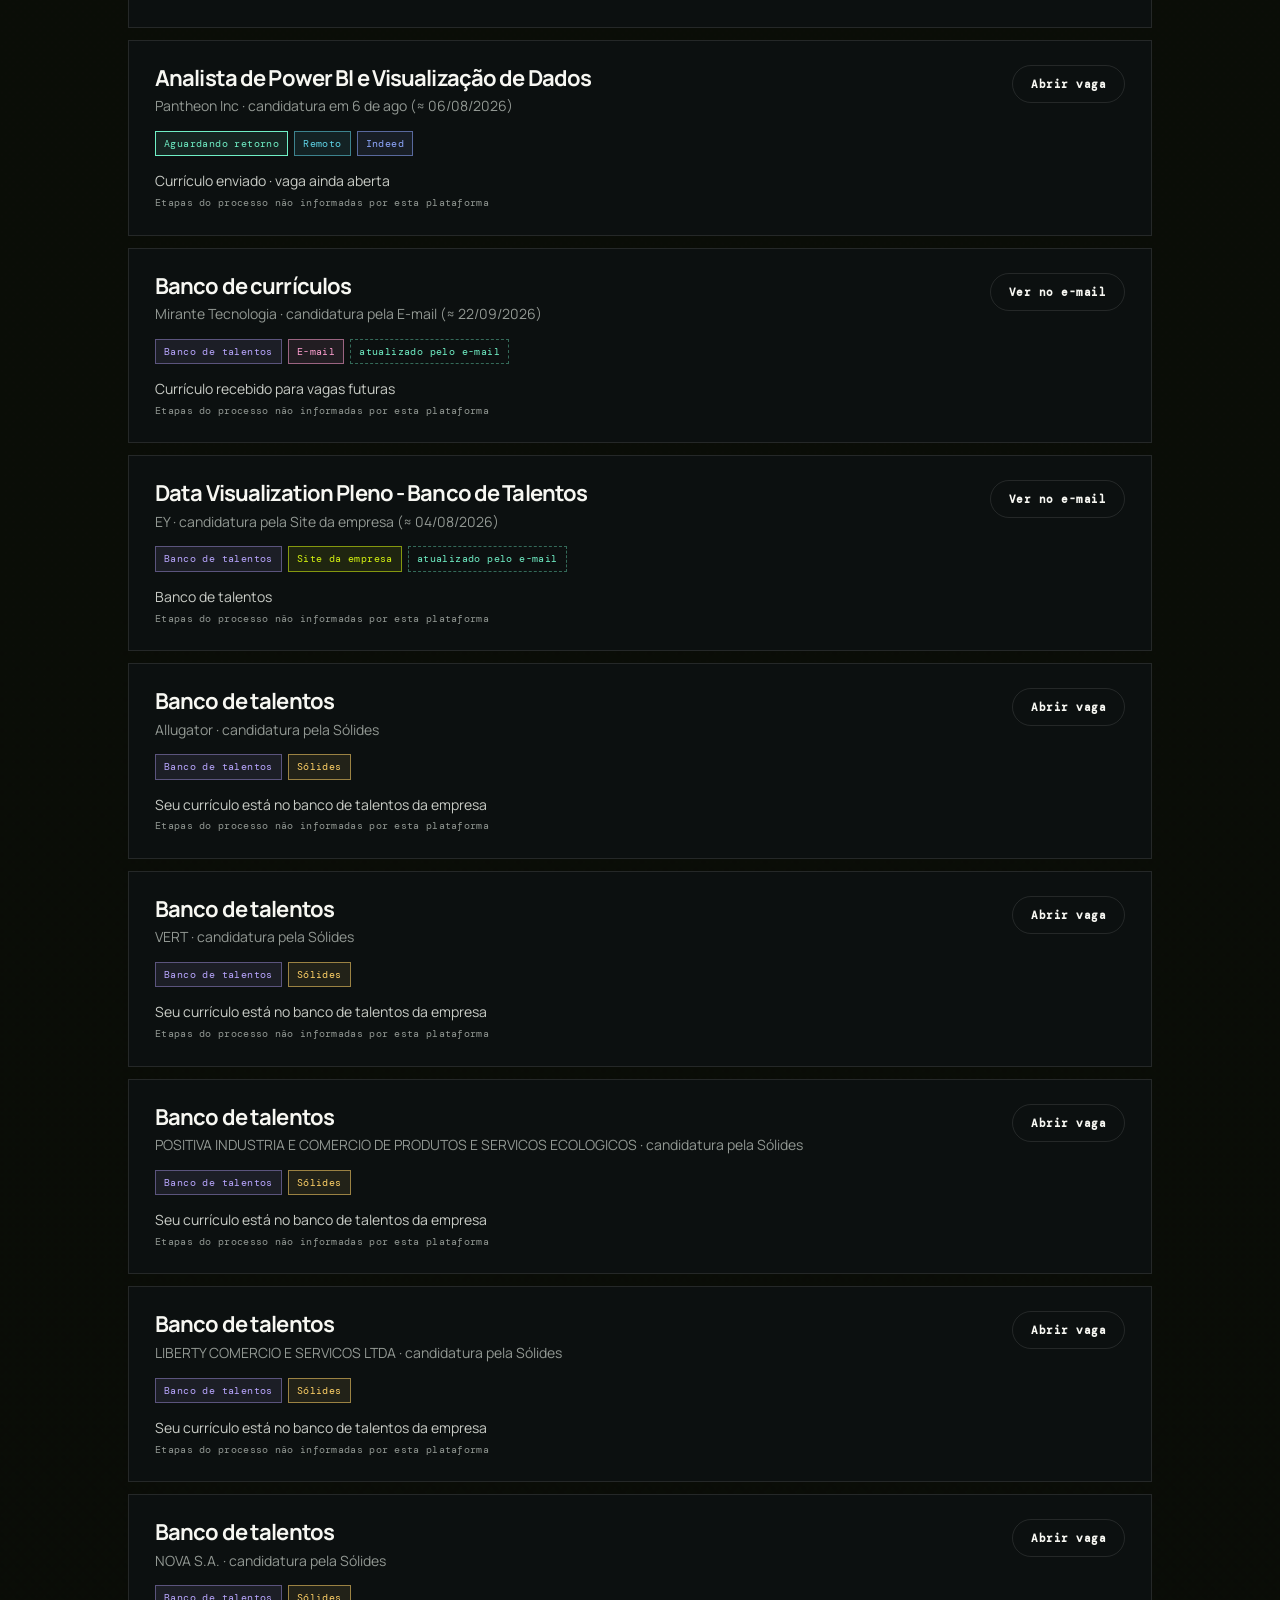
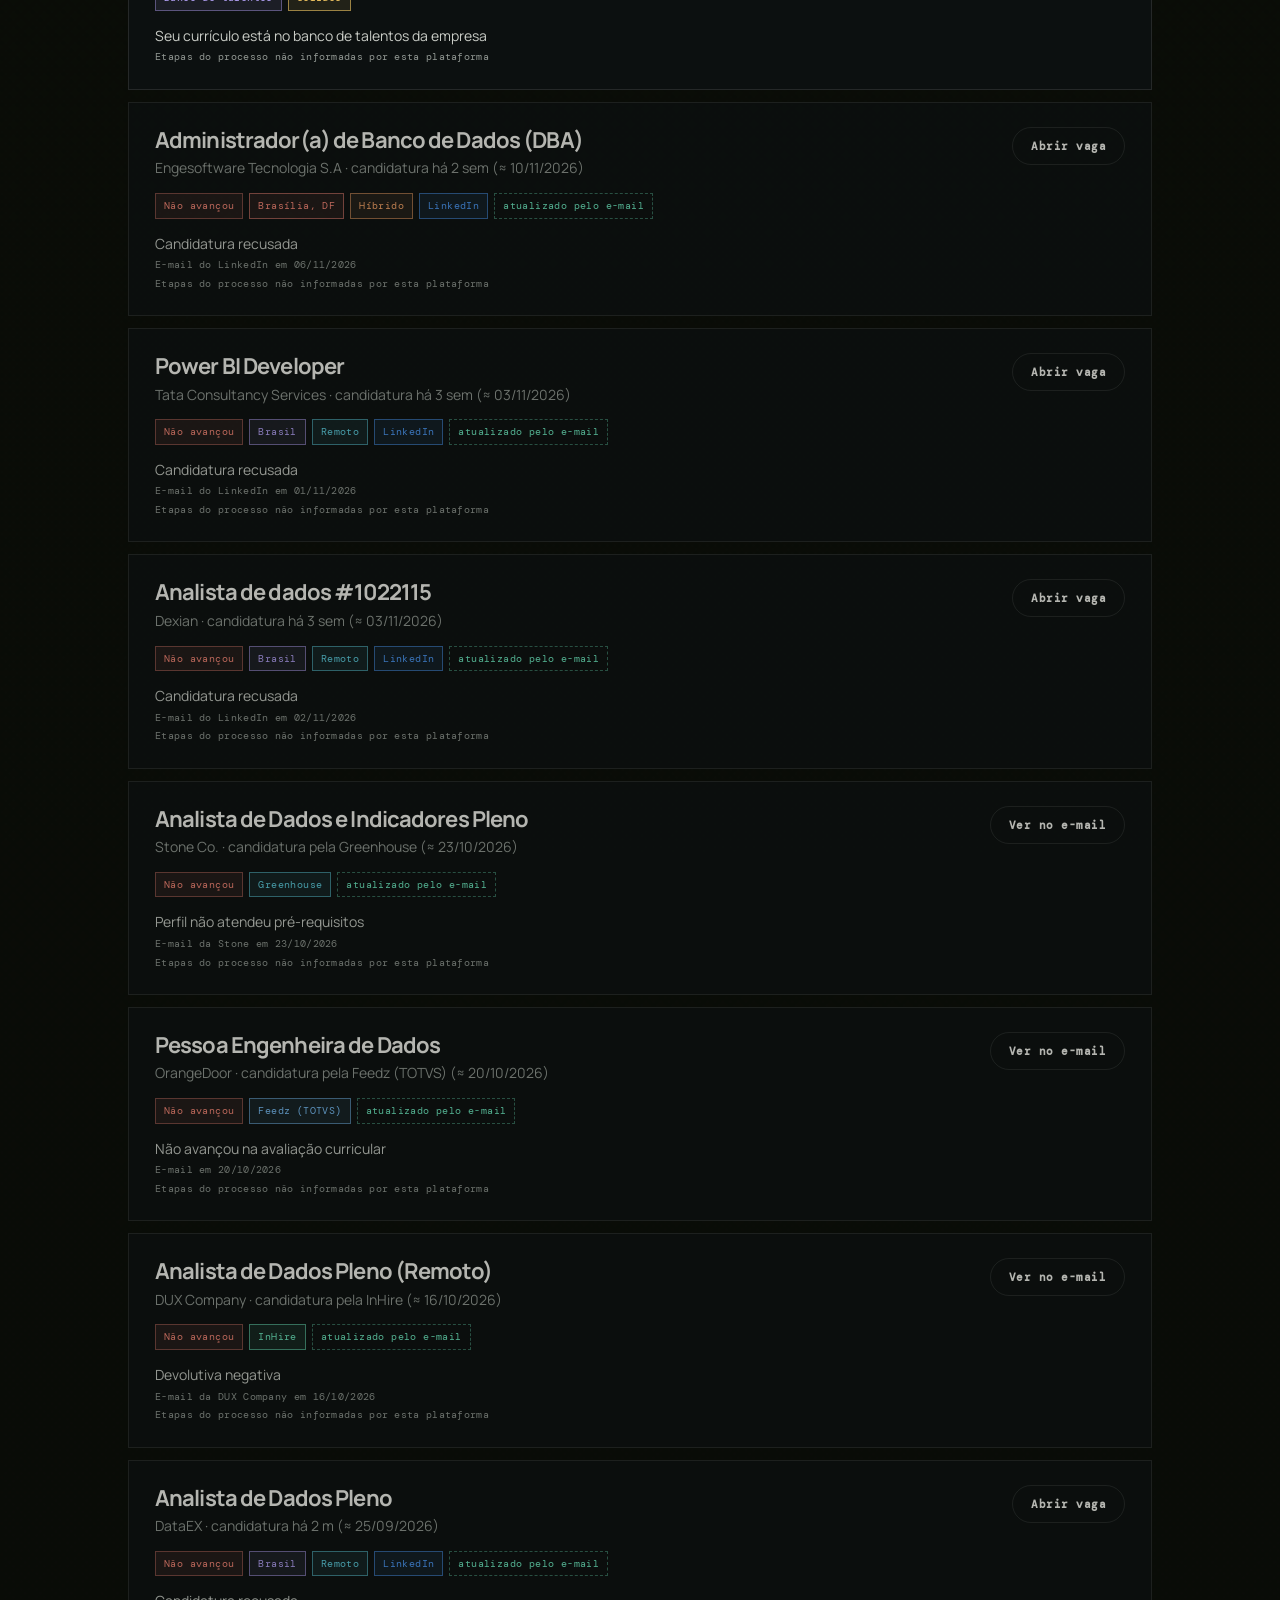
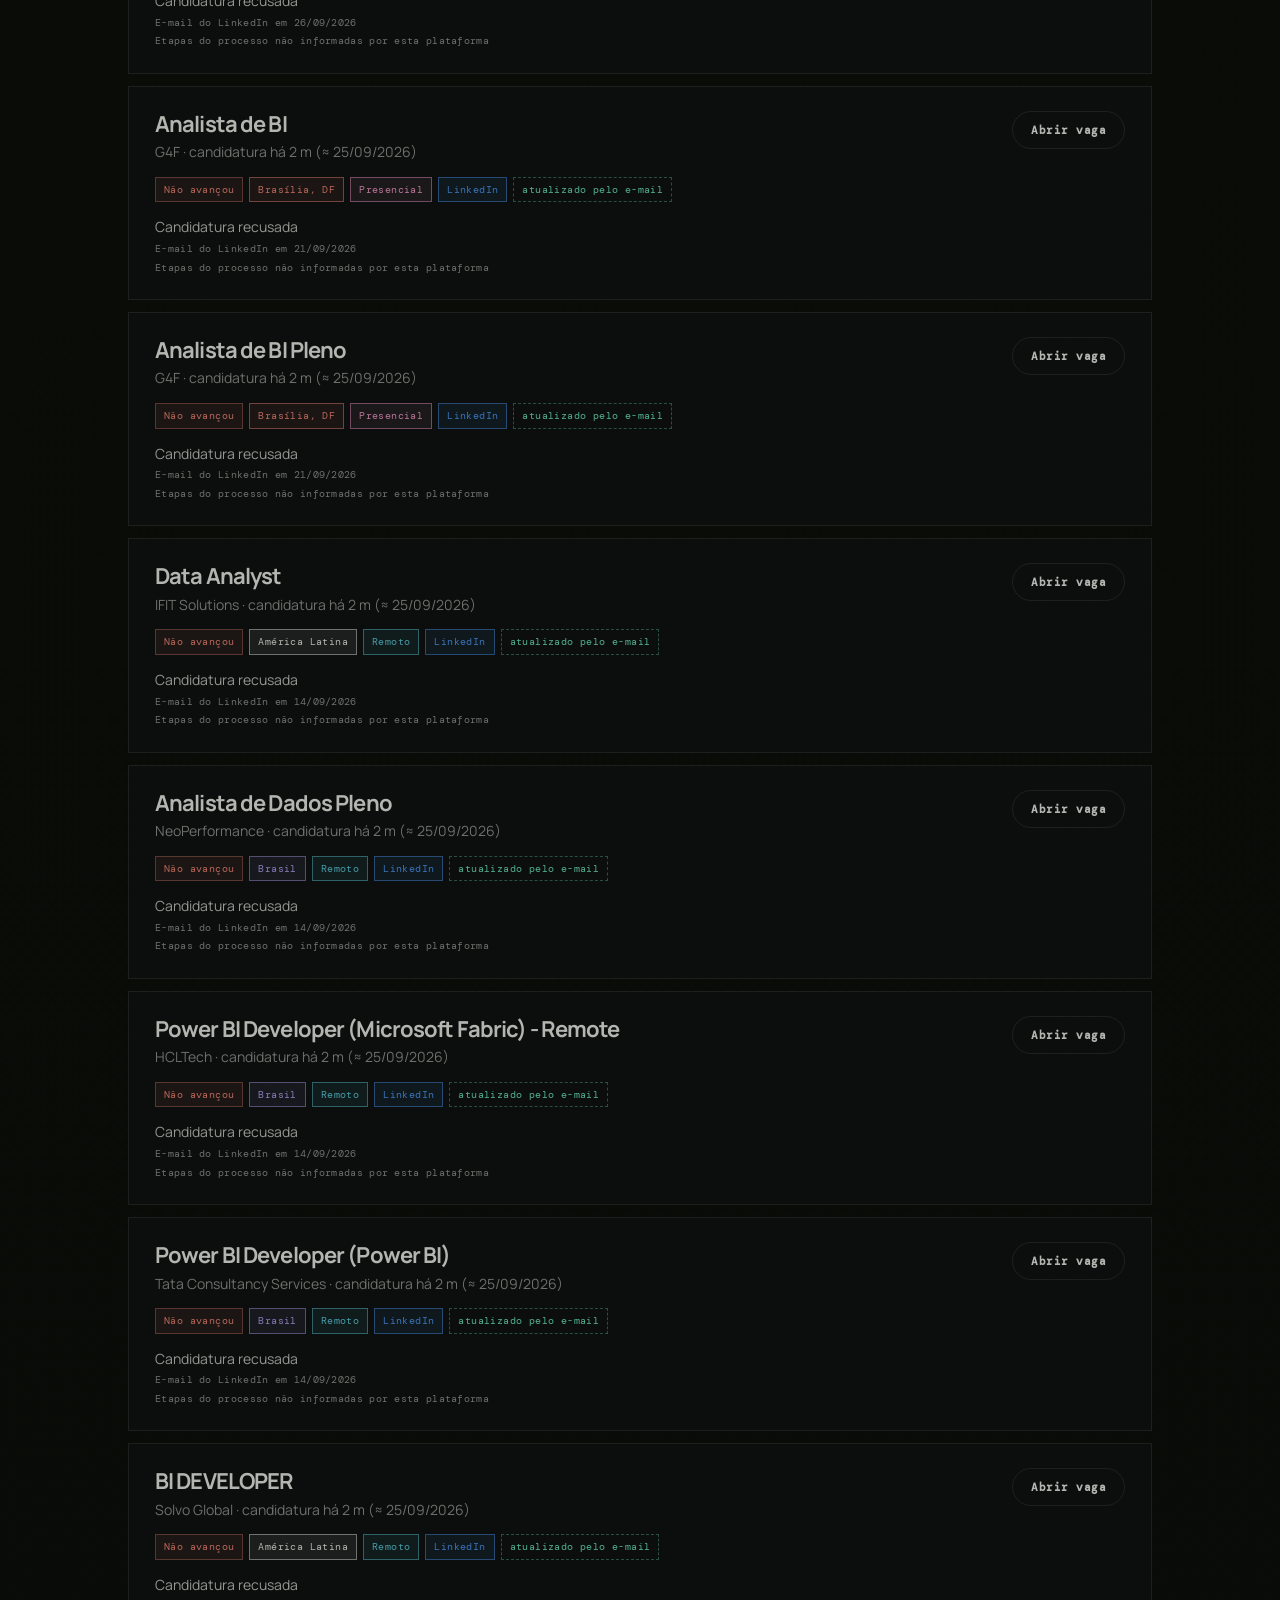
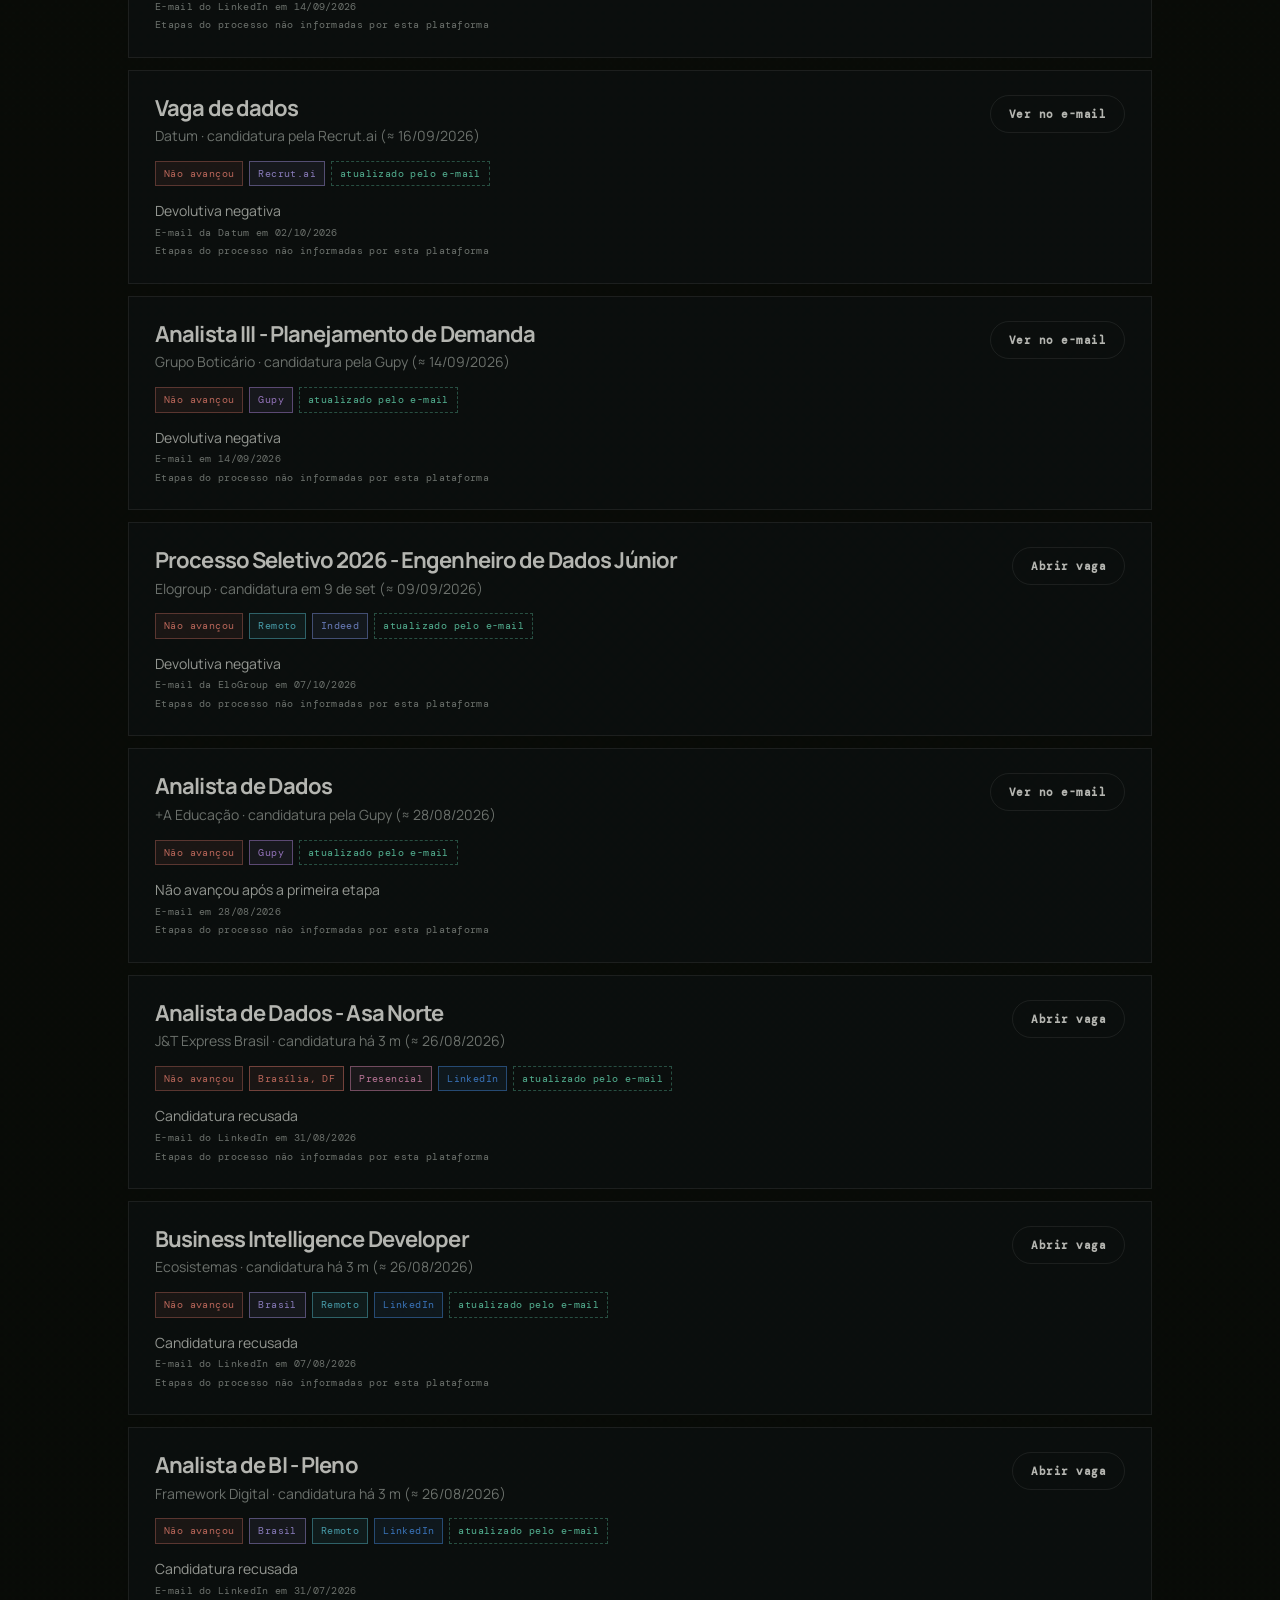
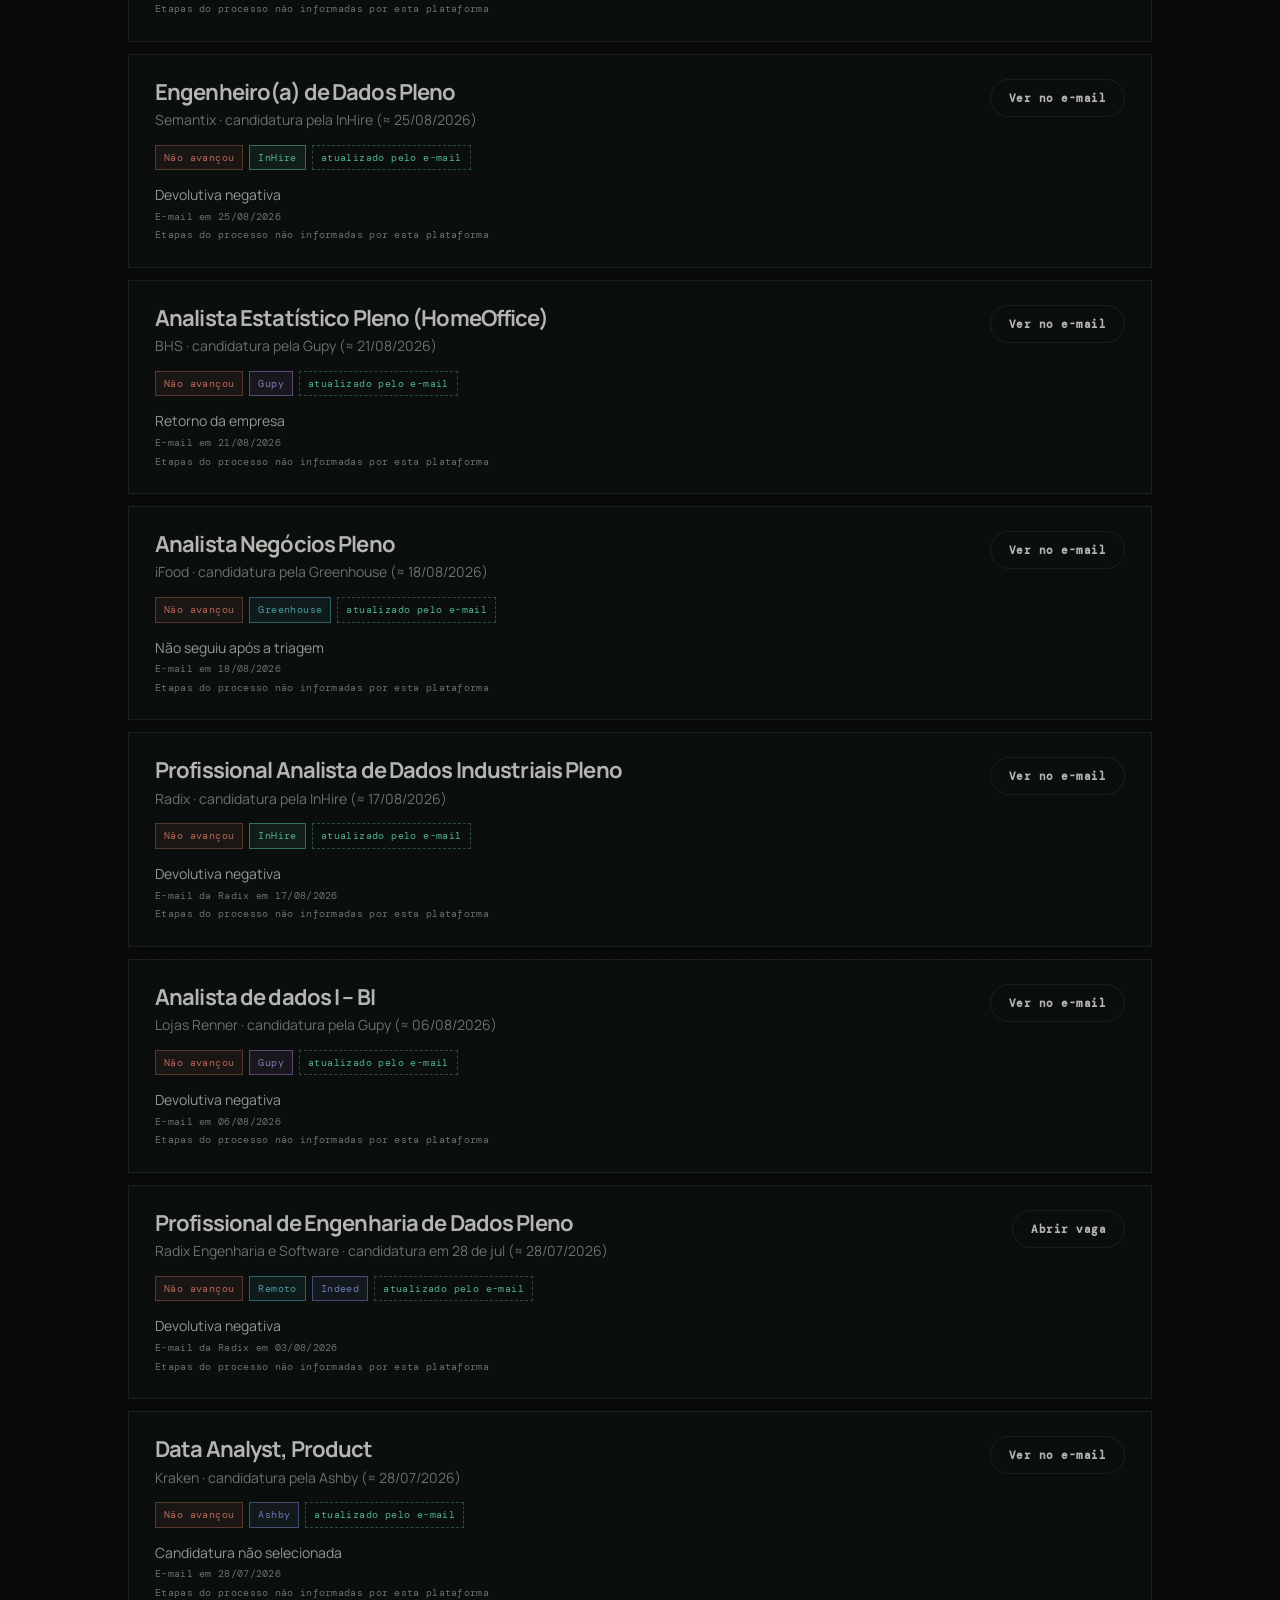
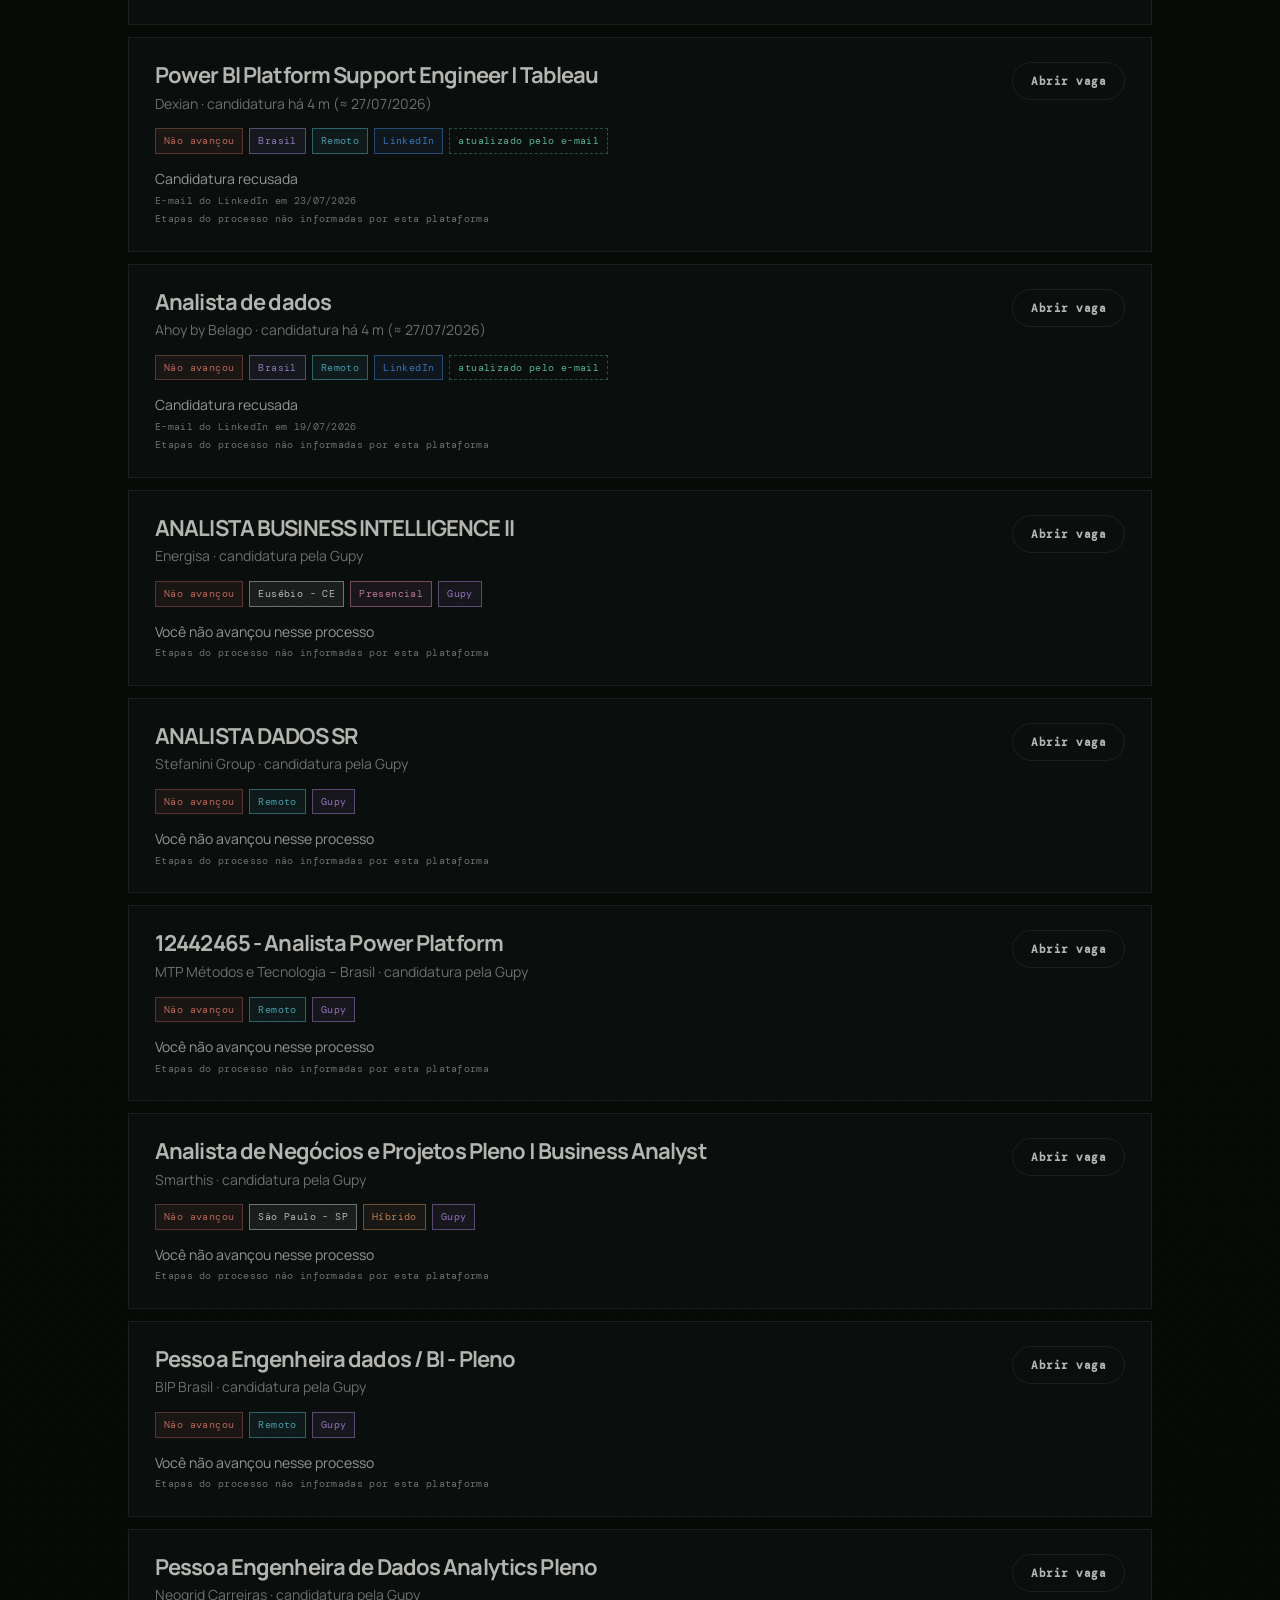
==== commit f017f9c5: "Botão Atualizar no topo (abre a busca programada para rodar agora) Co-Authored-By: Claude Opus 5.5 <" ====
--- a/status.html
+++ b/status.html
@@ -27,6 +27,7 @@
 <body>
 <header><div class="bar"><a class="logo" href="index.html">AO<b>.</b></a>
   <nav class="tabs"><a href="index.html">Início</a><a href="vagas.html">Vagas</a><a href="status.html" class="ativo">Status</a></nav>
+  <a class="atualizar" href="https://claude.ai/code/routines" target="_blank" rel="noopener" title="Abre a busca programada no Claude: clique em Run now para buscar vagas agora">Atualizar</a>
   <span class="meta" id="atualizado"></span></div></header>
 <section class="hero">
   <div class="network" aria-hidden="true"></div><div class="network b" aria-hidden="true"></div>
--- a/assets/estilo.css
+++ b/assets/estilo.css
@@ -200,3 +200,10 @@
 footer.rodape { max-width:1180px; margin:0 auto; padding:29px 24px; }
 @media (max-width:1100px) { .bar .meta { display:none; } }
 @media (max-width:800px) { .bar { padding:14px 20px; } footer.rodape { padding:24px 20px; } }
+
+/* Botão "Atualizar" (abre a busca programada no Claude para rodar agora), mesmo estilo do selo "Atualizado em" */
+.bar .atualizar { margin-left:28px; padding:8px 14px; border:1px solid #d7f51055; border-radius:999px; color:var(--acid); background:#d7f5100d;
+  font:500 10px "DM Mono", monospace; letter-spacing:1px; text-transform:uppercase; text-decoration:none; white-space:nowrap; cursor:pointer; transition:background .2s, border-color .2s; }
+.bar .atualizar:hover { background:#d7f51022; border-color:var(--acid); }
+.bar .atualizar + .meta { margin-left:10px; }
+@media (max-width:800px) { .bar .atualizar { margin-left:auto; margin-right:10px; padding:7px 12px; } .bar .menu-btn { margin-left:0; } }
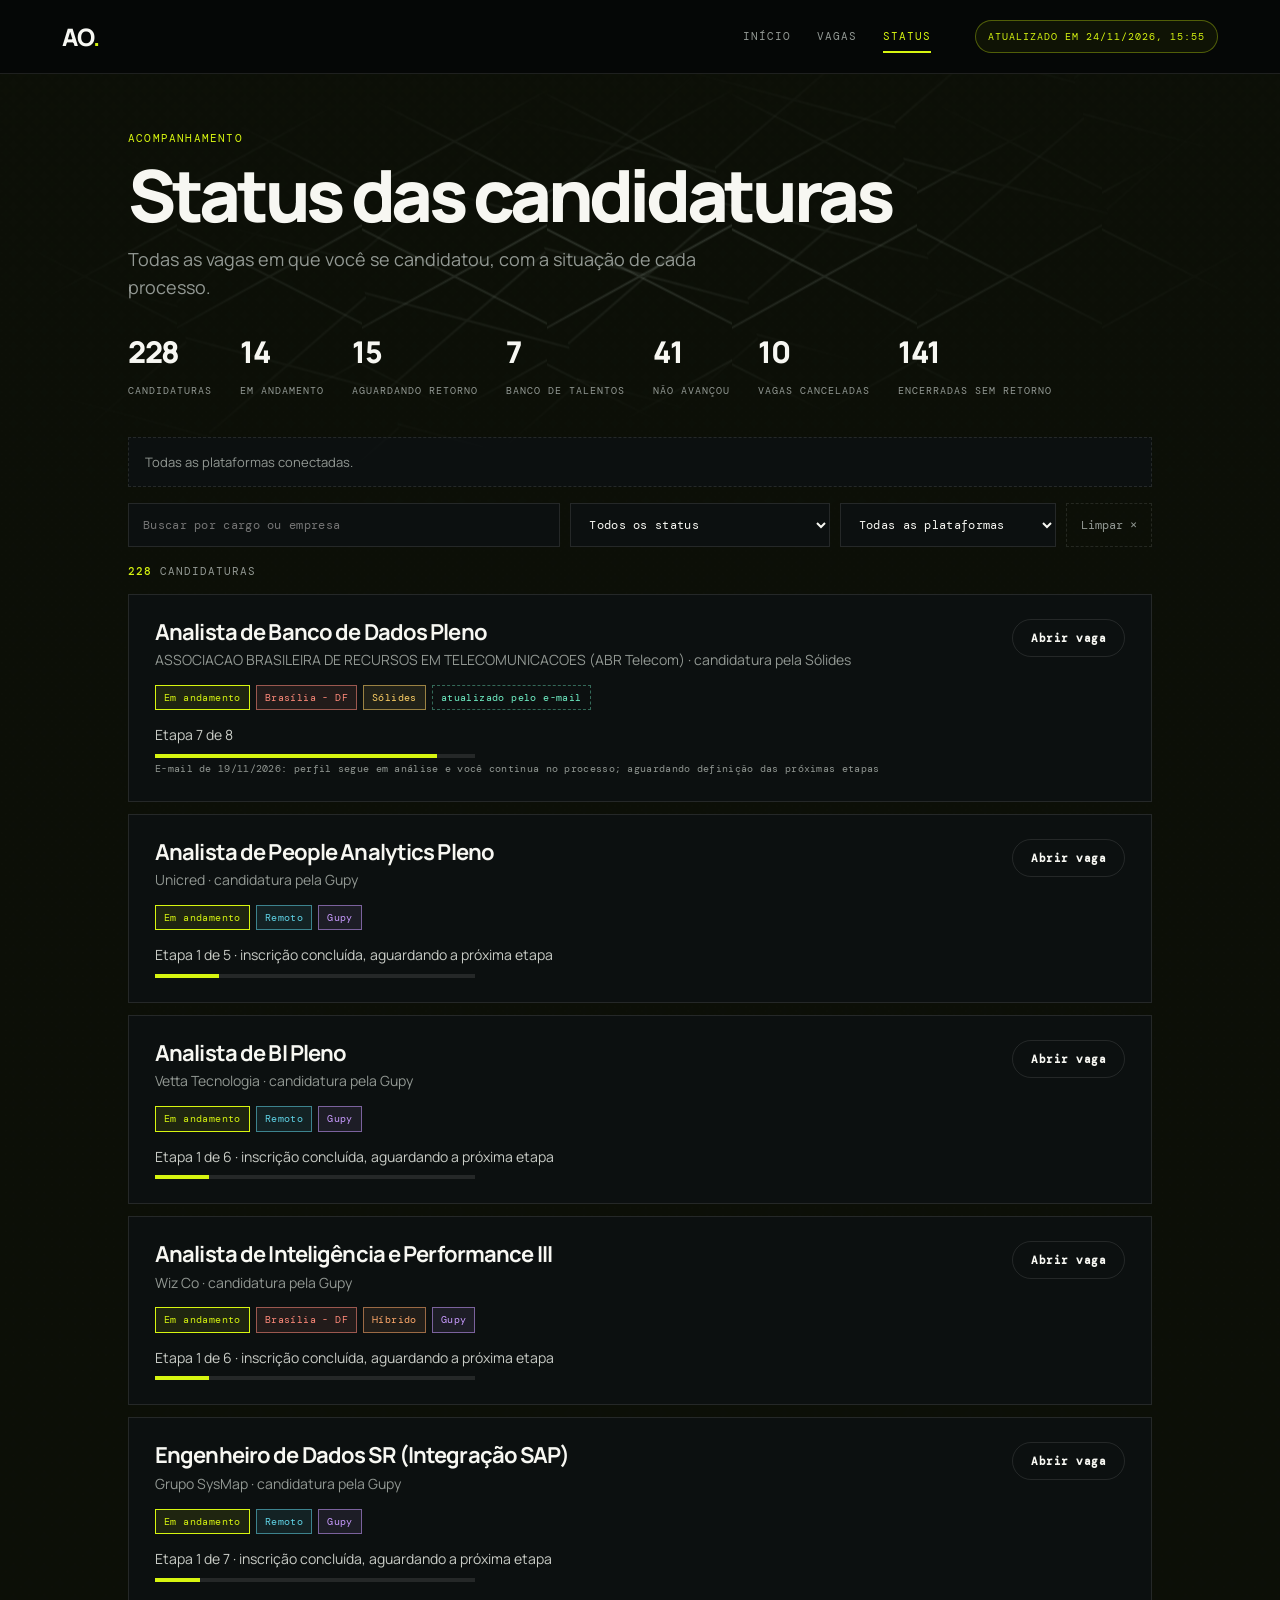
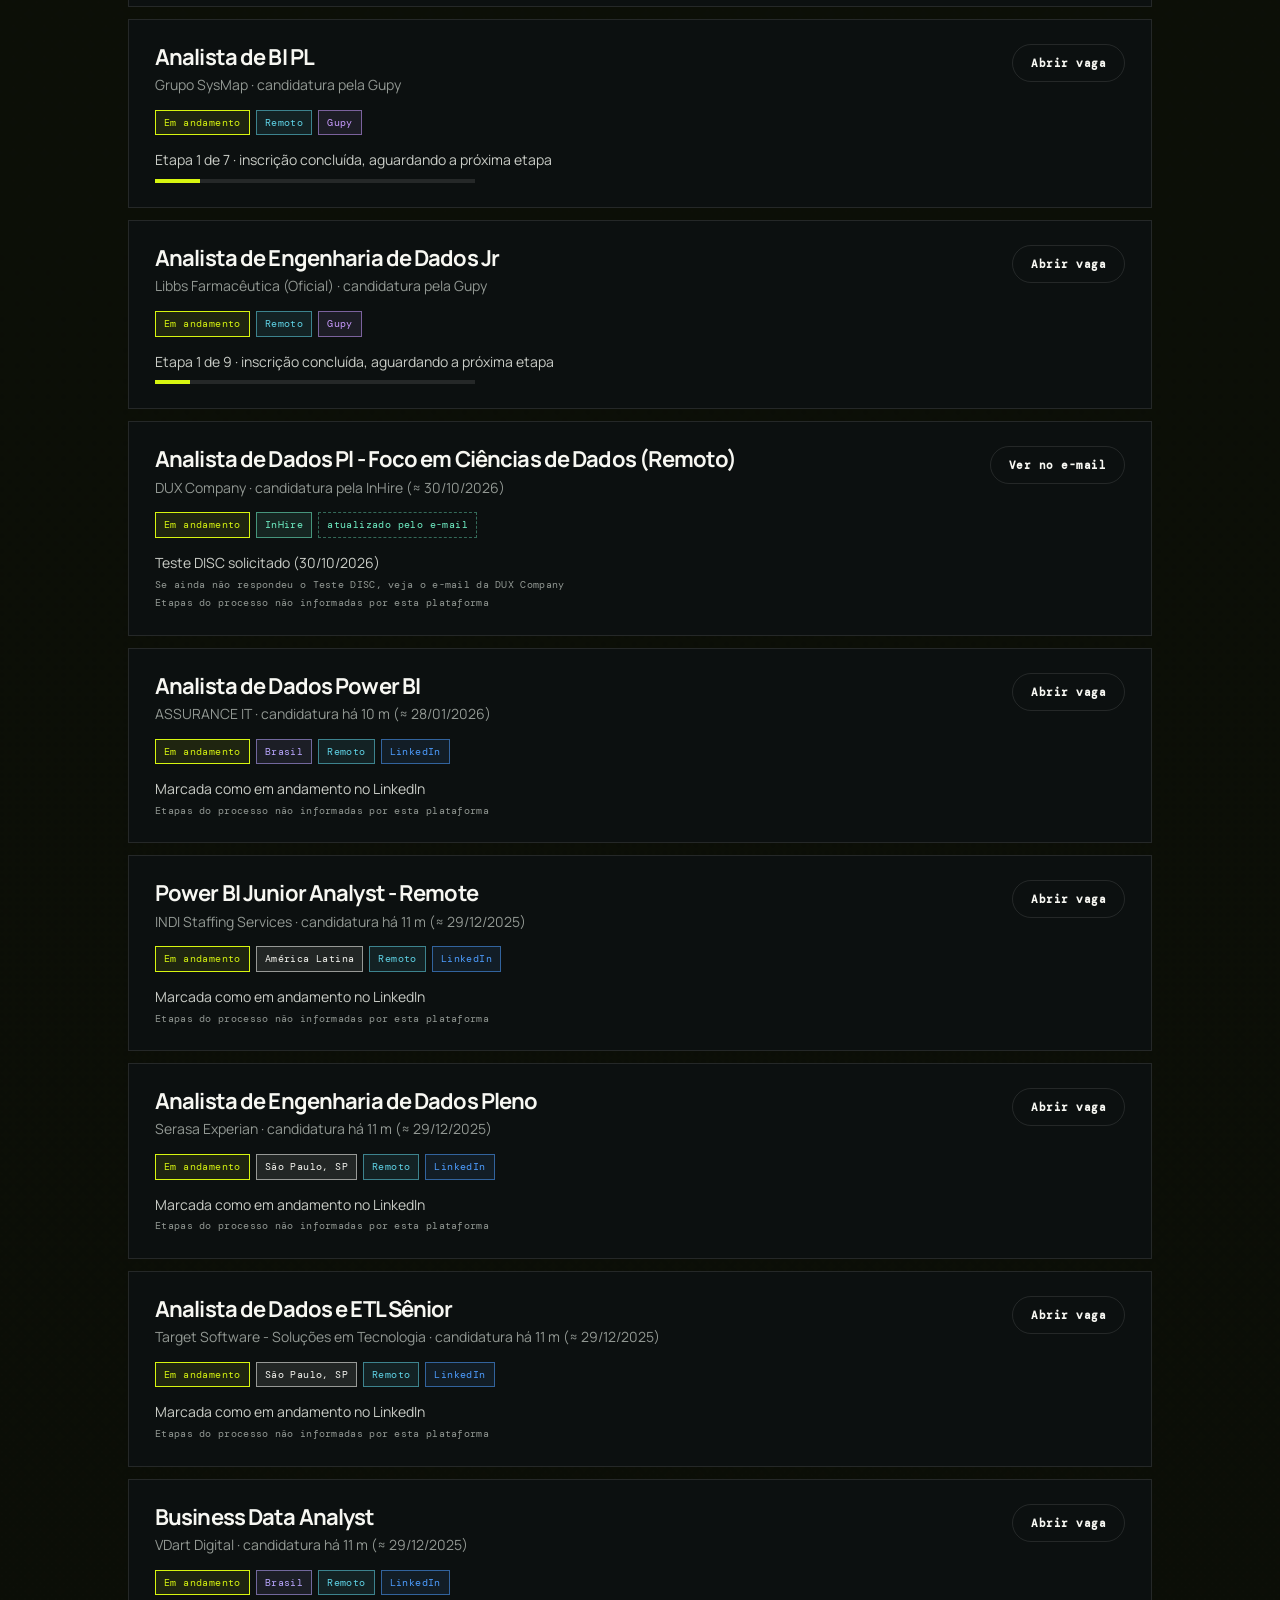
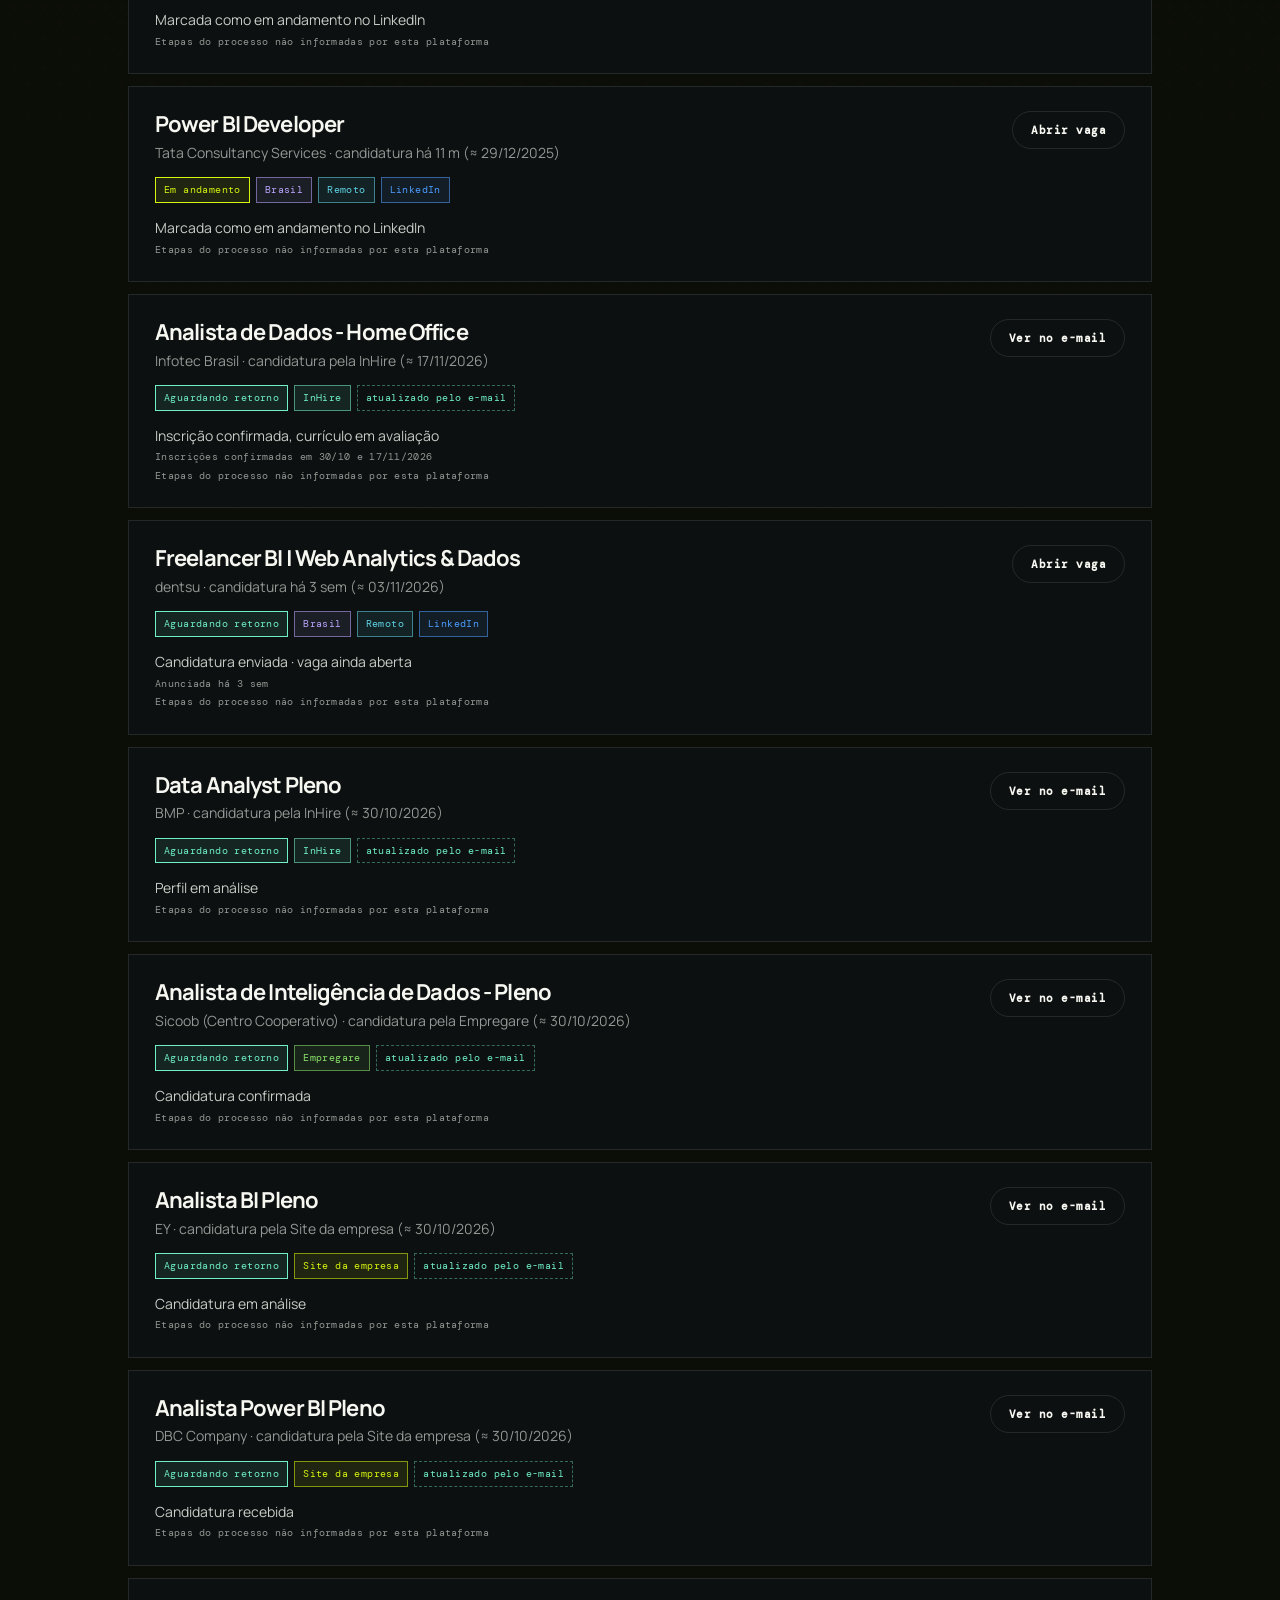
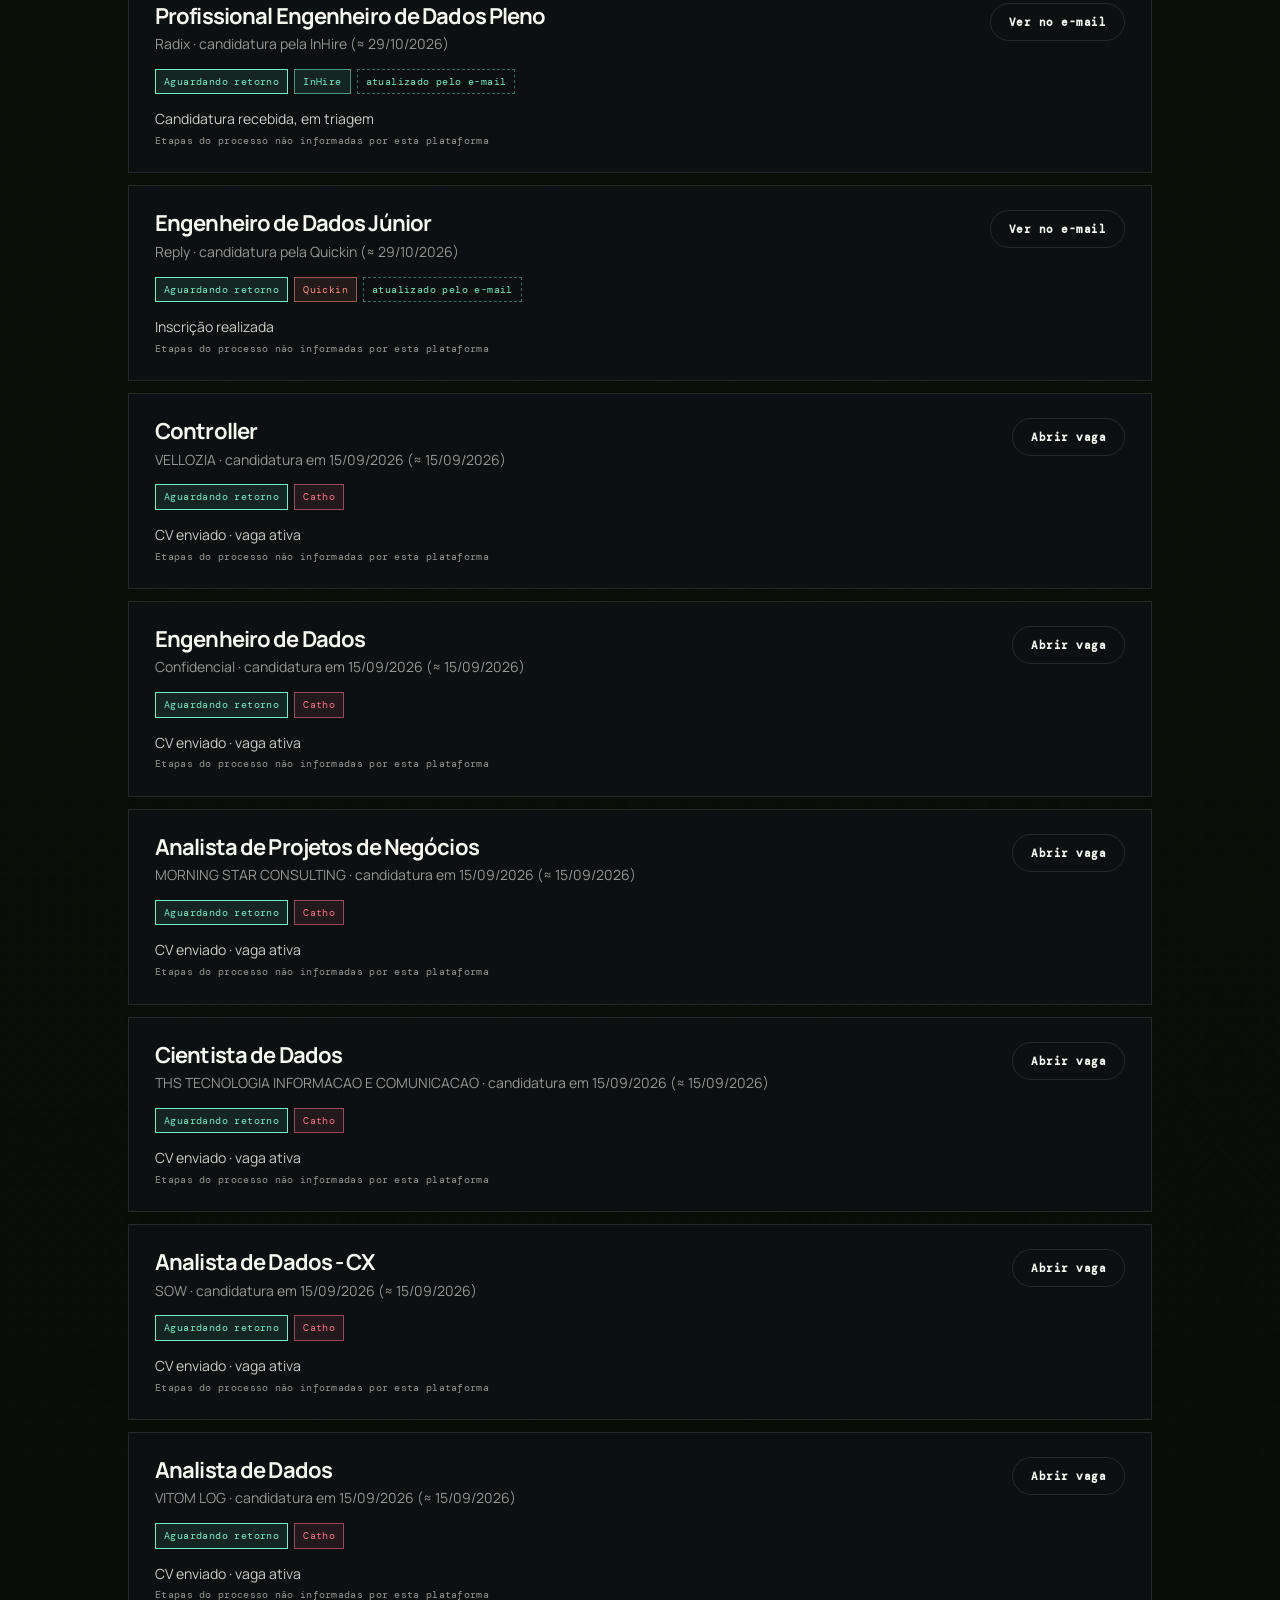
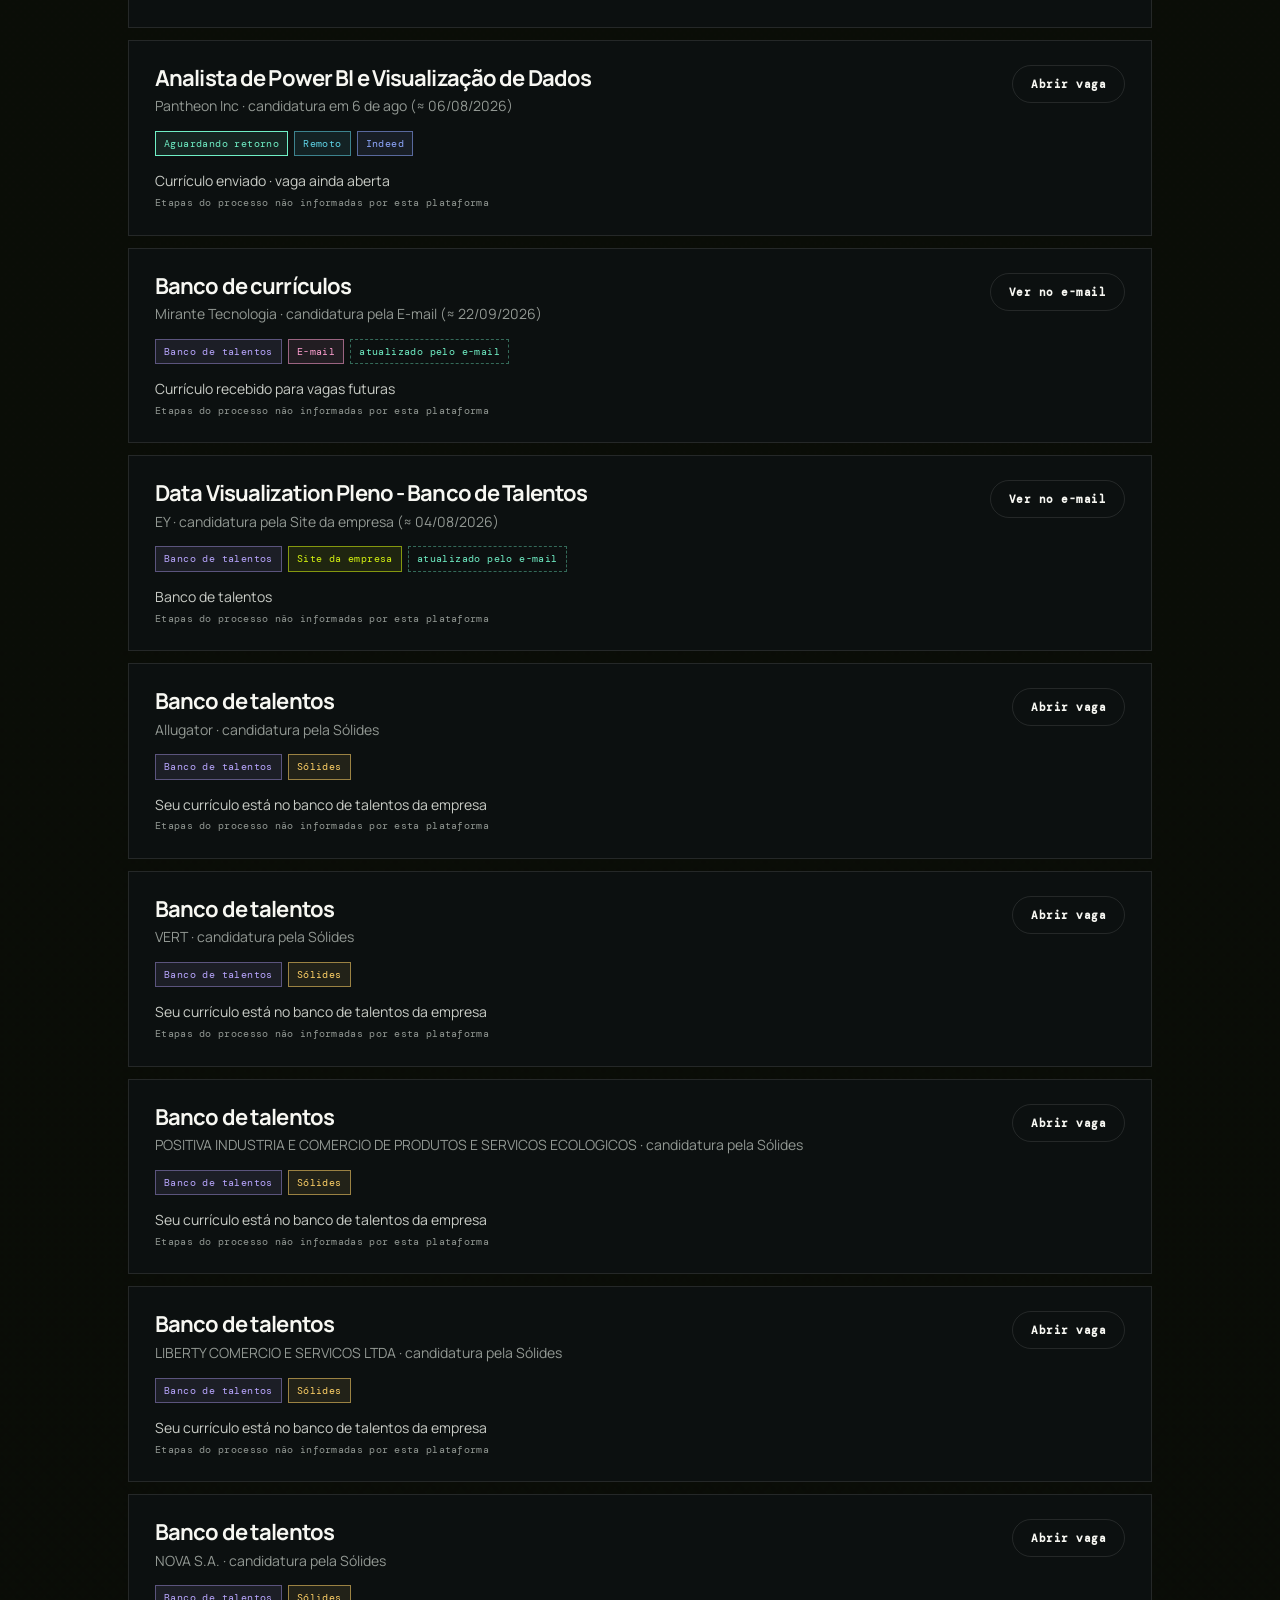
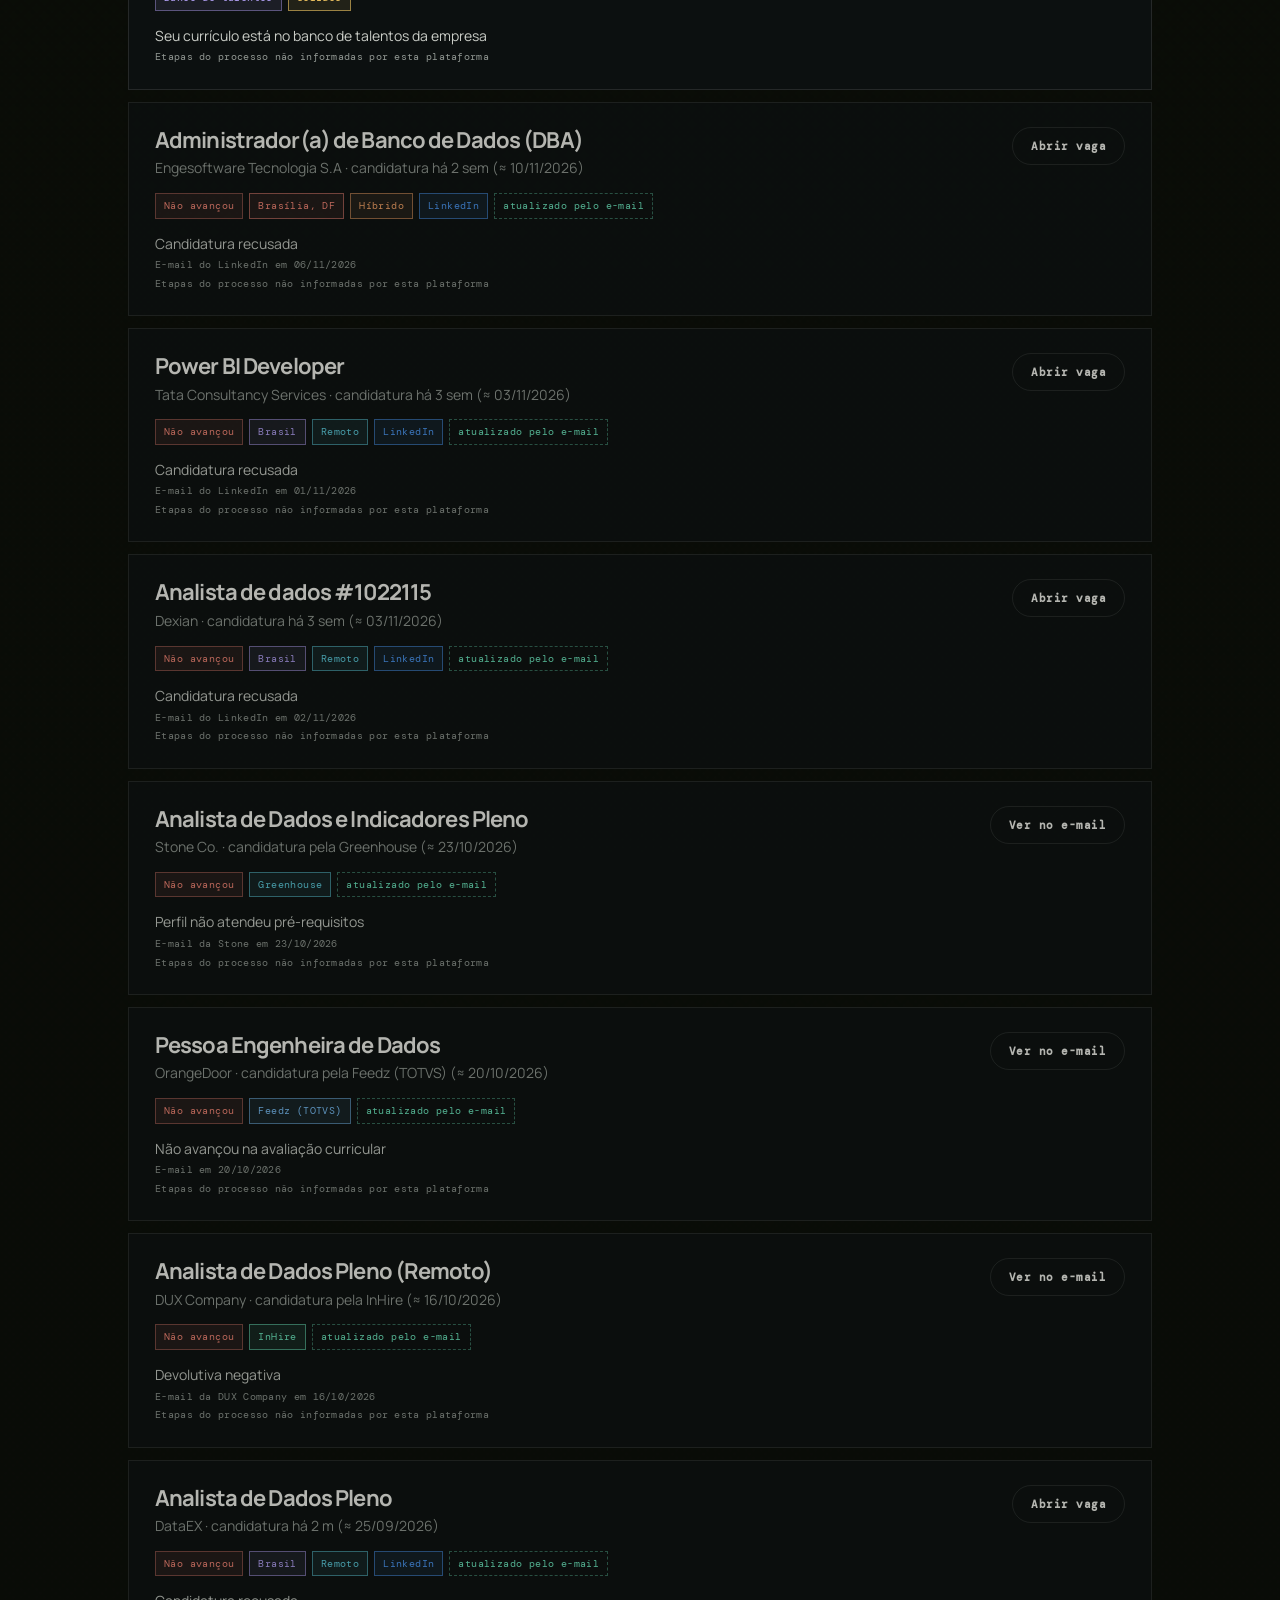
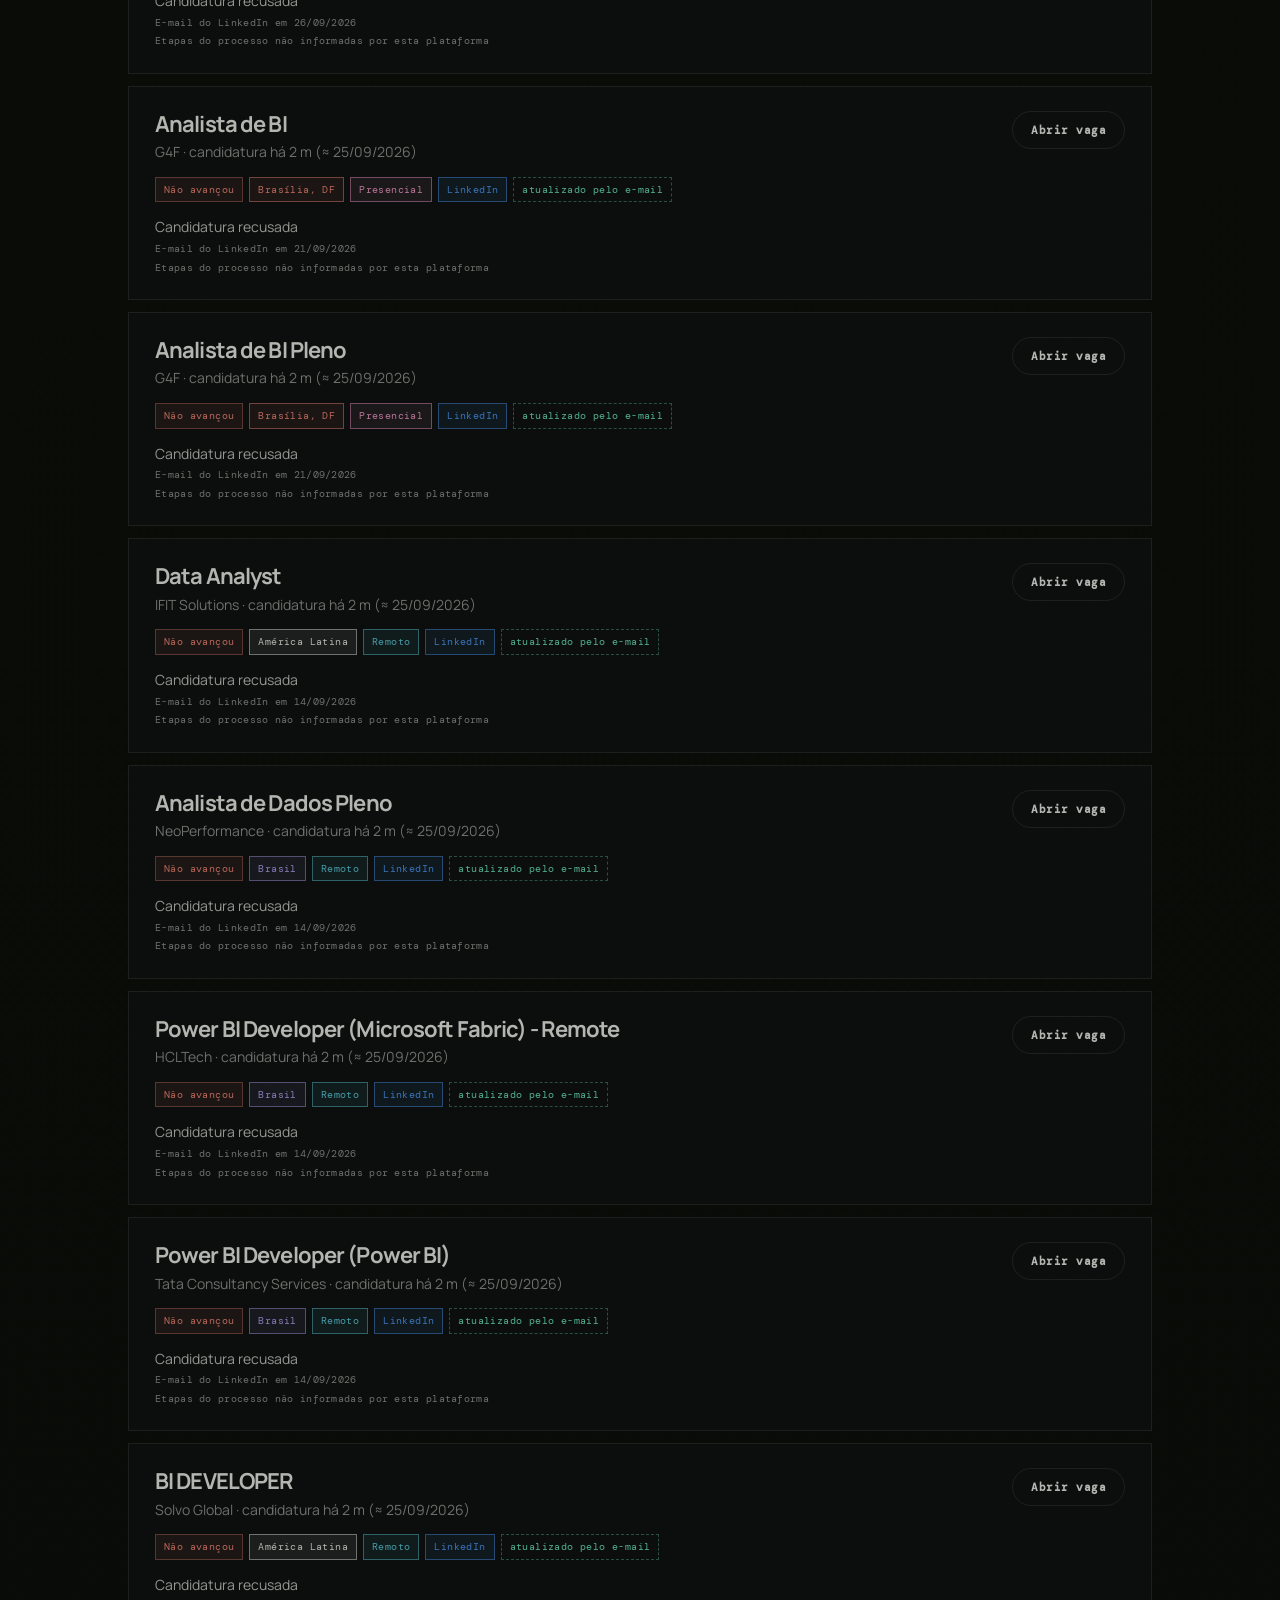
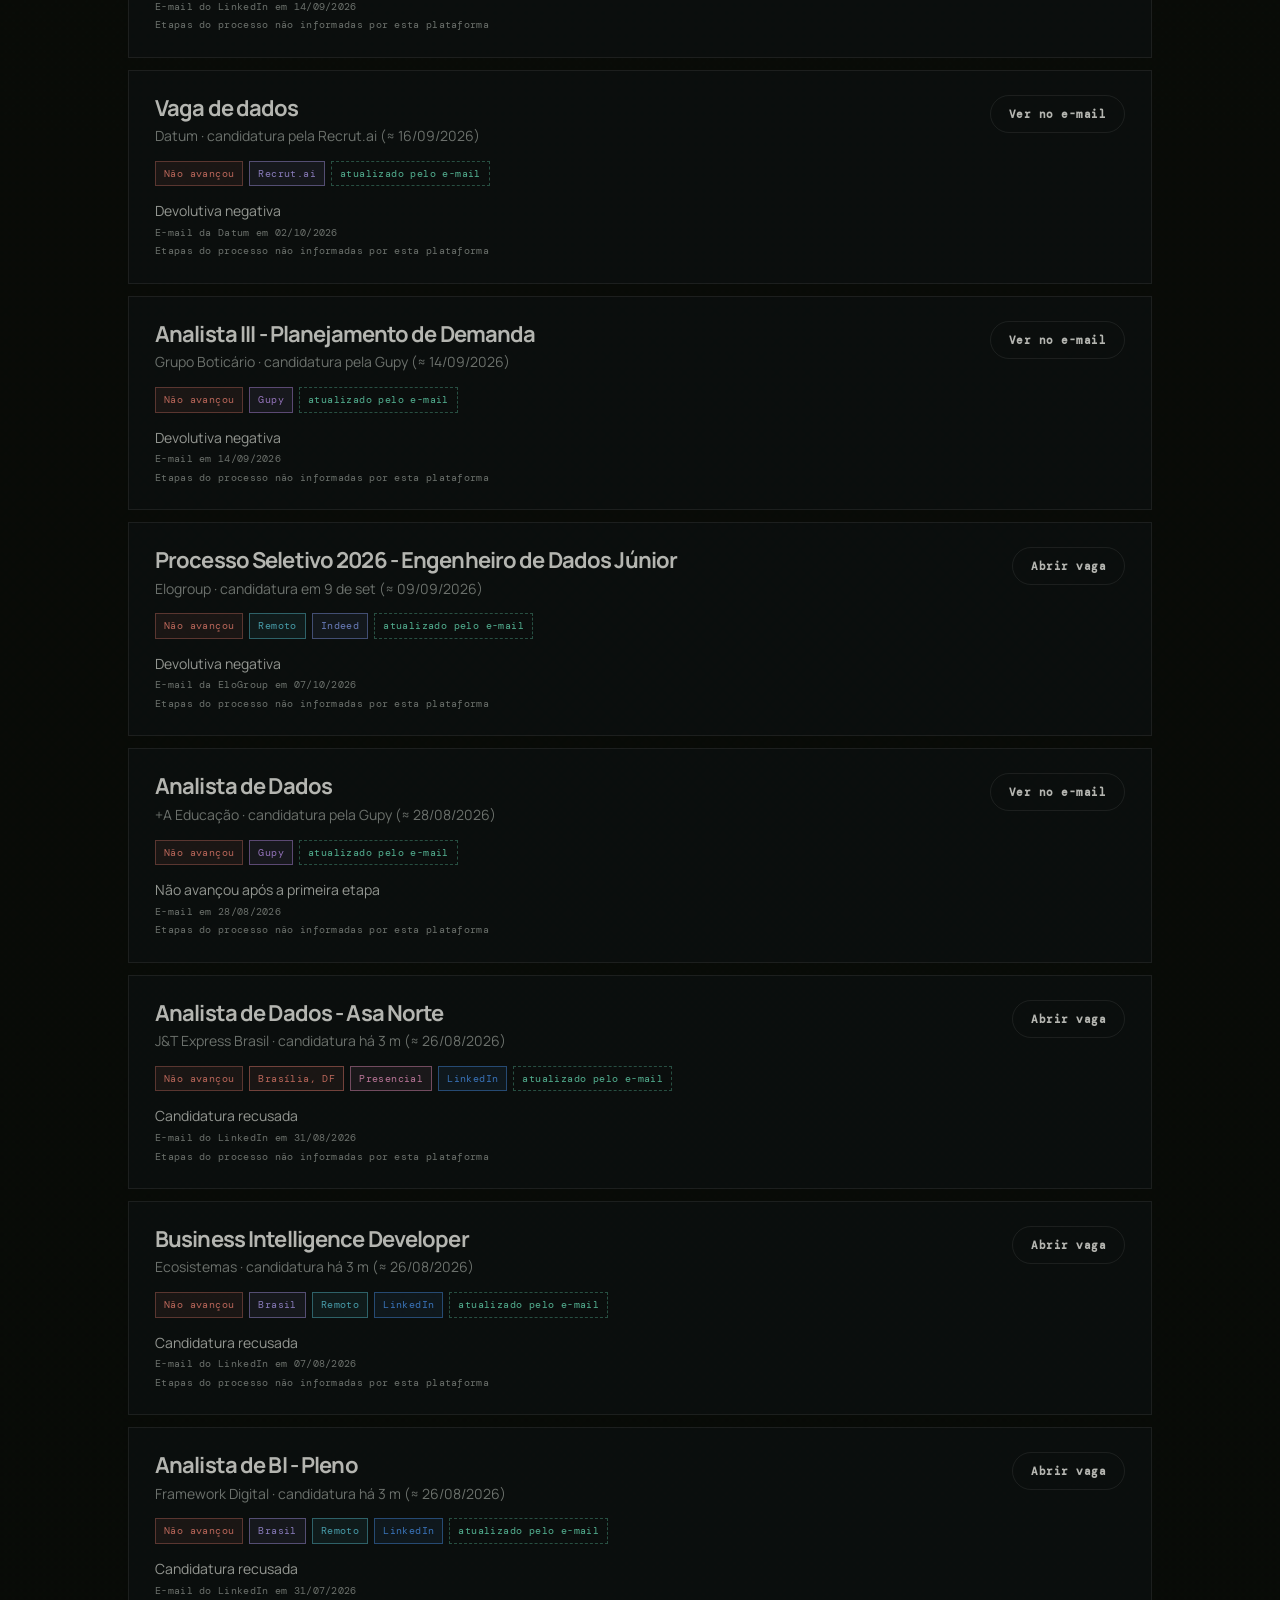
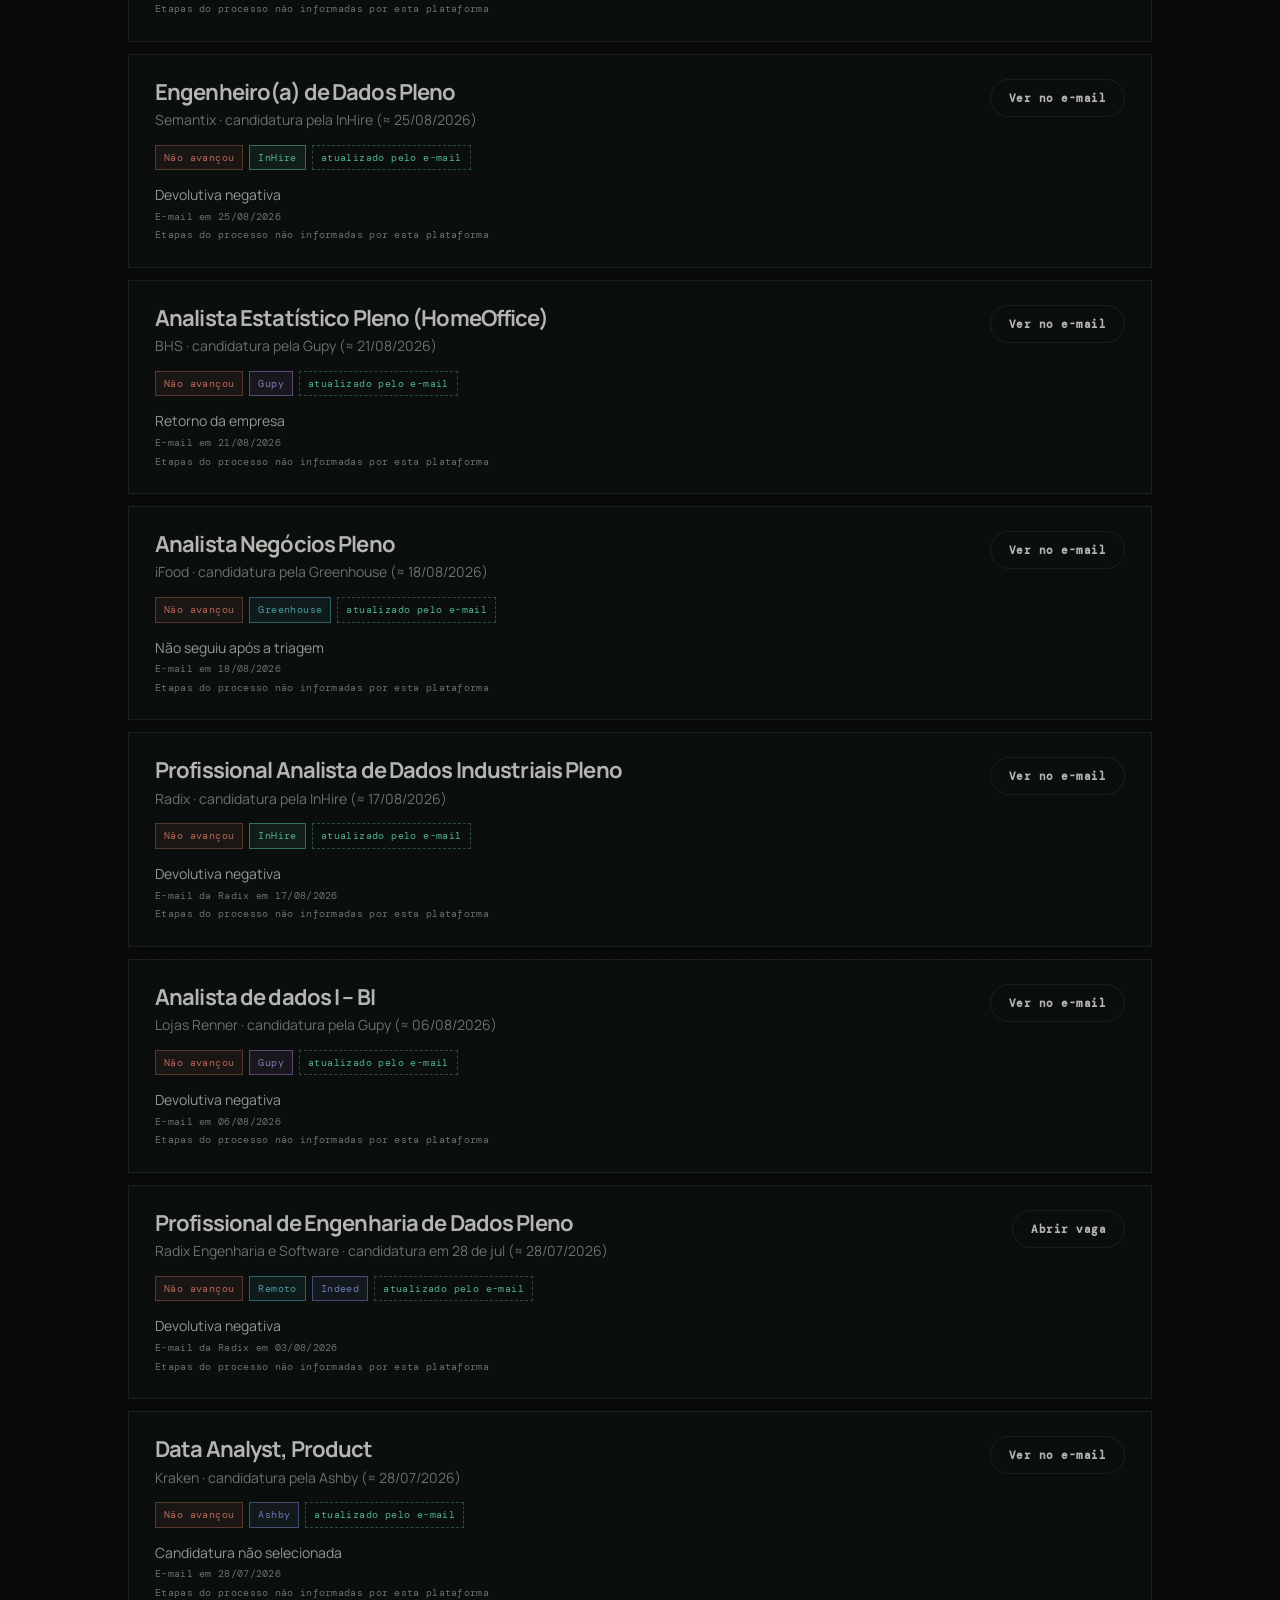
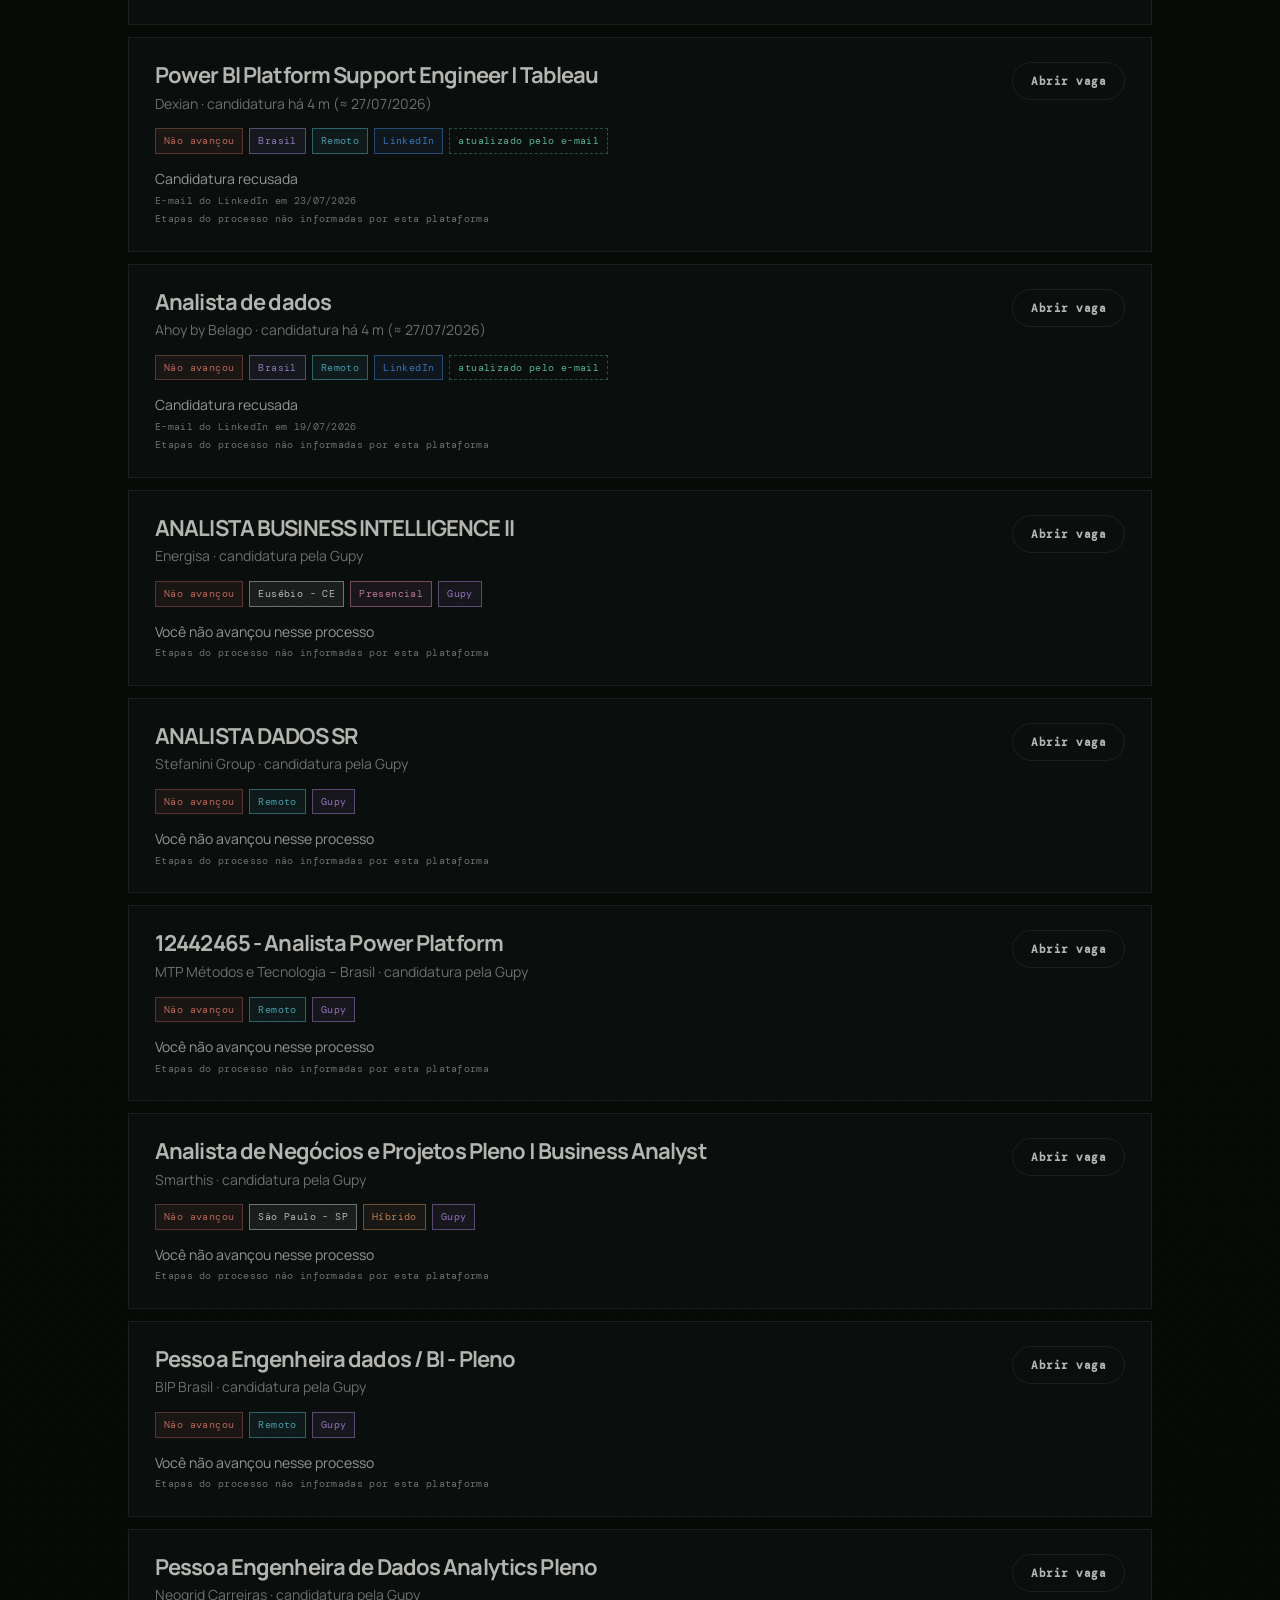
==== commit a1b904f1: "Remove o botão Atualizar do topo Co-Authored-By: Claude Opus 5.5 <noreply@anthropic.com> Claude-Sess" ====
--- a/status.html
+++ b/status.html
@@ -27,7 +27,6 @@
 <body>
 <header><div class="bar"><a class="logo" href="index.html">AO<b>.</b></a>
   <nav class="tabs"><a href="index.html">Início</a><a href="vagas.html">Vagas</a><a href="status.html" class="ativo">Status</a></nav>
-  <a class="atualizar" href="https://claude.ai/code/routines" target="_blank" rel="noopener" title="Abre a busca programada no Claude: clique em Run now para buscar vagas agora">Atualizar</a>
   <span class="meta" id="atualizado"></span></div></header>
 <section class="hero">
   <div class="network" aria-hidden="true"></div><div class="network b" aria-hidden="true"></div>
--- a/assets/estilo.css
+++ b/assets/estilo.css
@@ -200,10 +200,4 @@
 footer.rodape { max-width:1180px; margin:0 auto; padding:29px 24px; }
 @media (max-width:1100px) { .bar .meta { display:none; } }
 @media (max-width:800px) { .bar { padding:14px 20px; } footer.rodape { padding:24px 20px; } }
-
-/* Botão "Atualizar" (abre a busca programada no Claude para rodar agora), mesmo estilo do selo "Atualizado em" */
-.bar .atualizar { margin-left:28px; padding:8px 14px; border:1px solid #d7f51055; border-radius:999px; color:var(--acid); background:#d7f5100d;
-  font:500 10px "DM Mono", monospace; letter-spacing:1px; text-transform:uppercase; text-decoration:none; white-space:nowrap; cursor:pointer; transition:background .2s, border-color .2s; }
-.bar .atualizar:hover { background:#d7f51022; border-color:var(--acid); }
-.bar .atualizar + .meta { margin-left:10px; }
 @media (max-width:800px) { .bar .atualizar { margin-left:auto; margin-right:10px; padding:7px 12px; } .bar .menu-btn { margin-left:0; } }
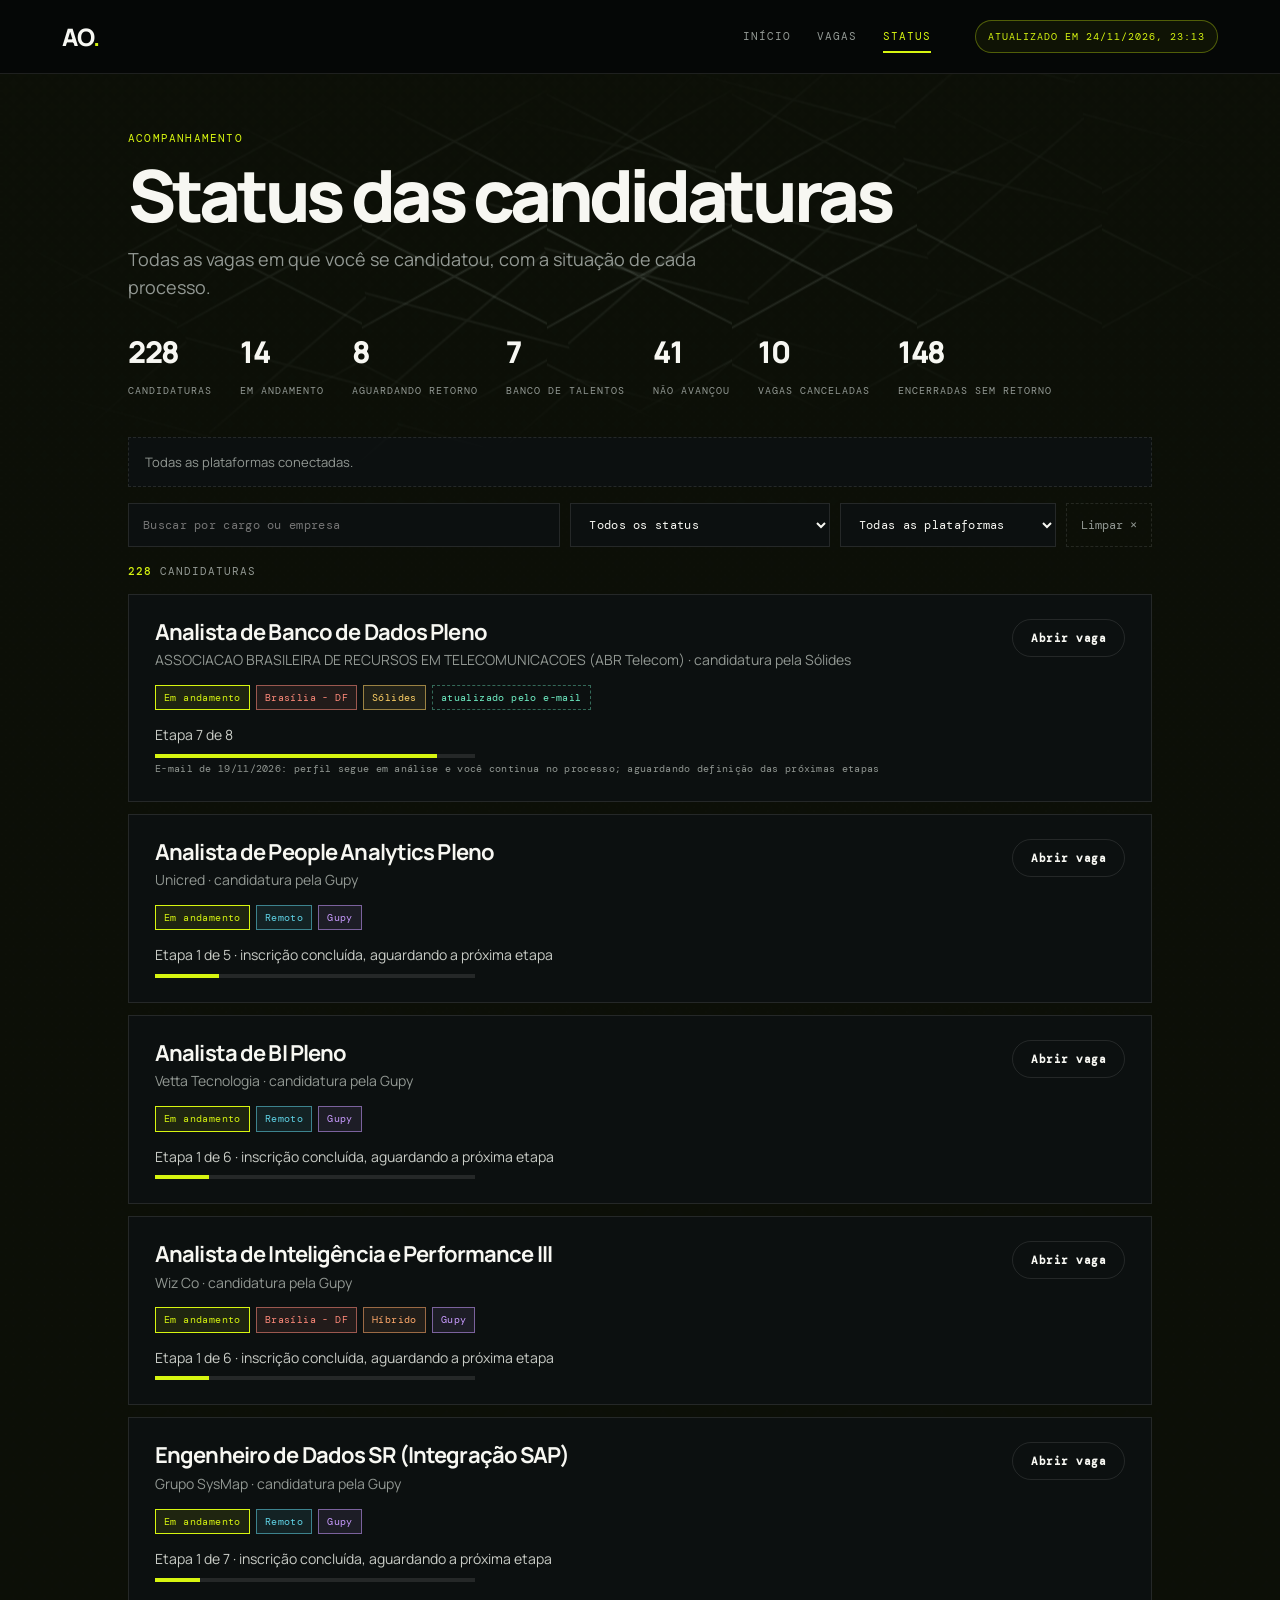
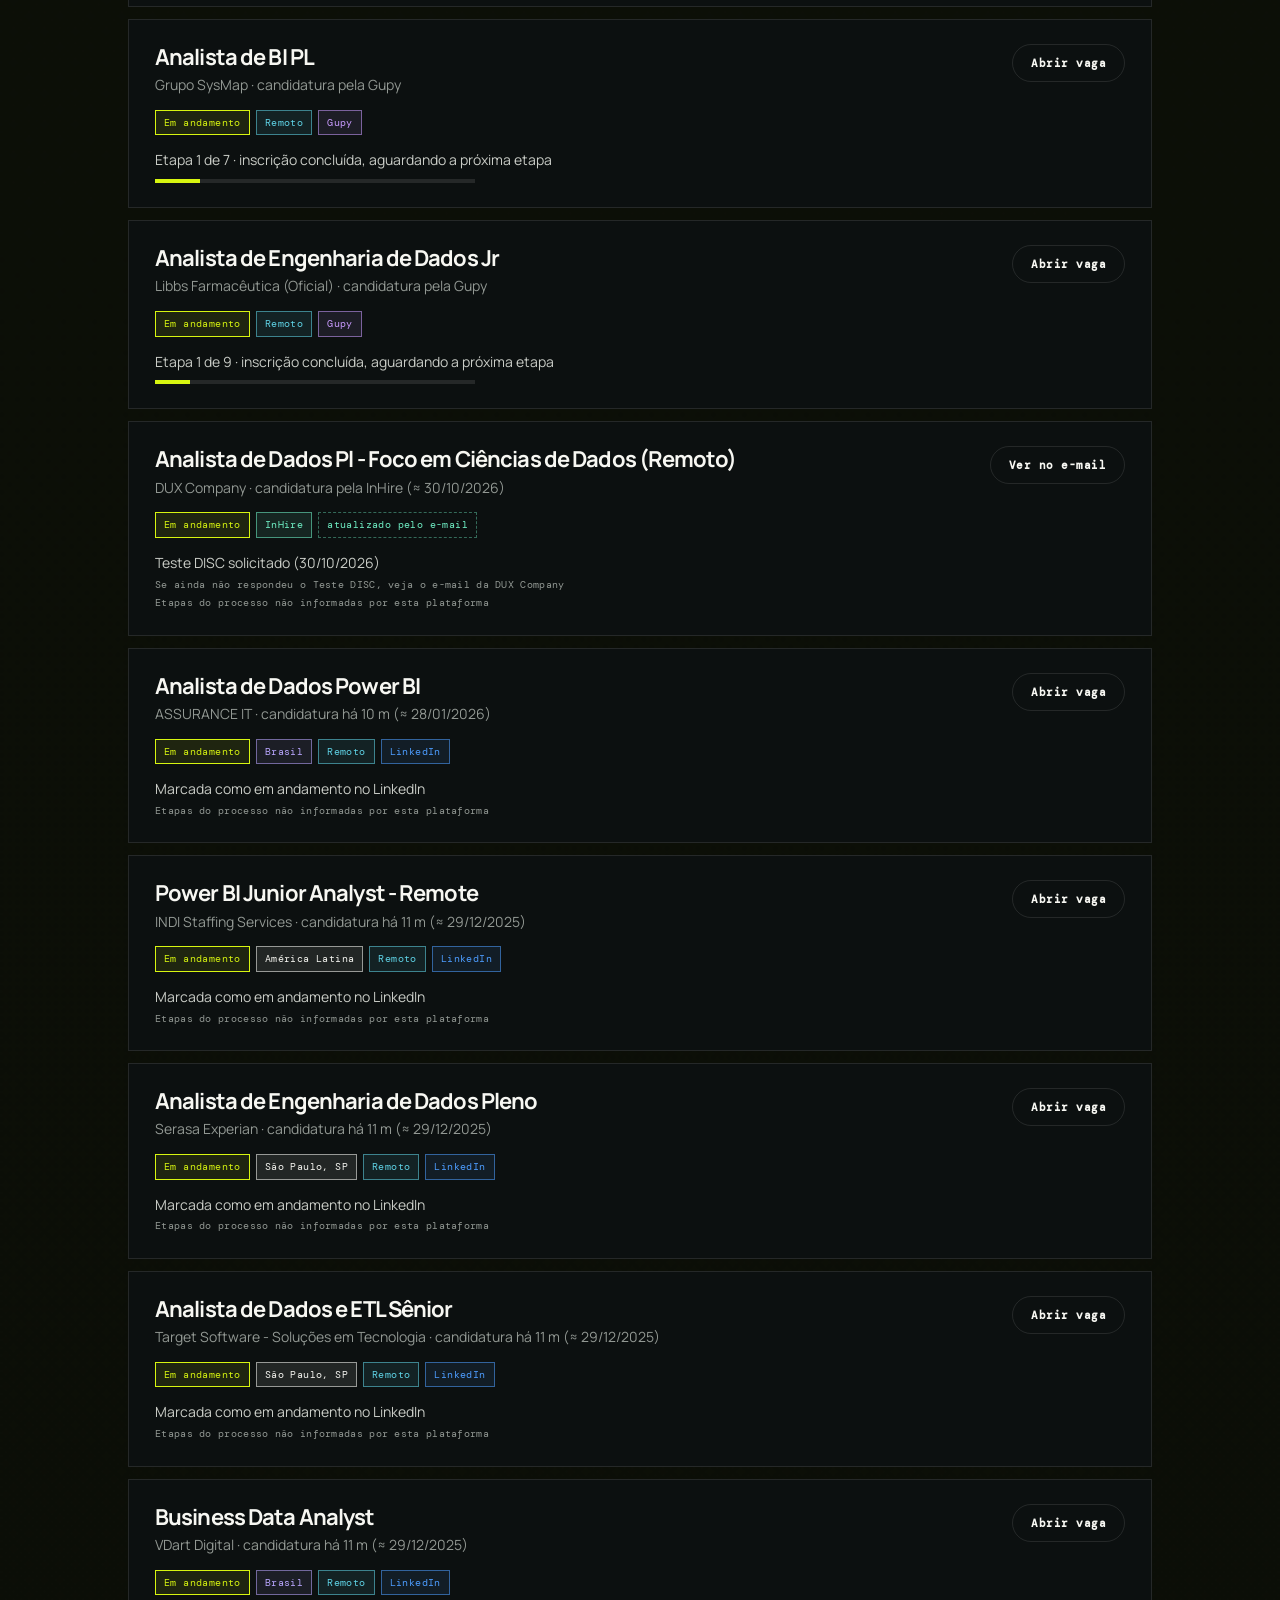
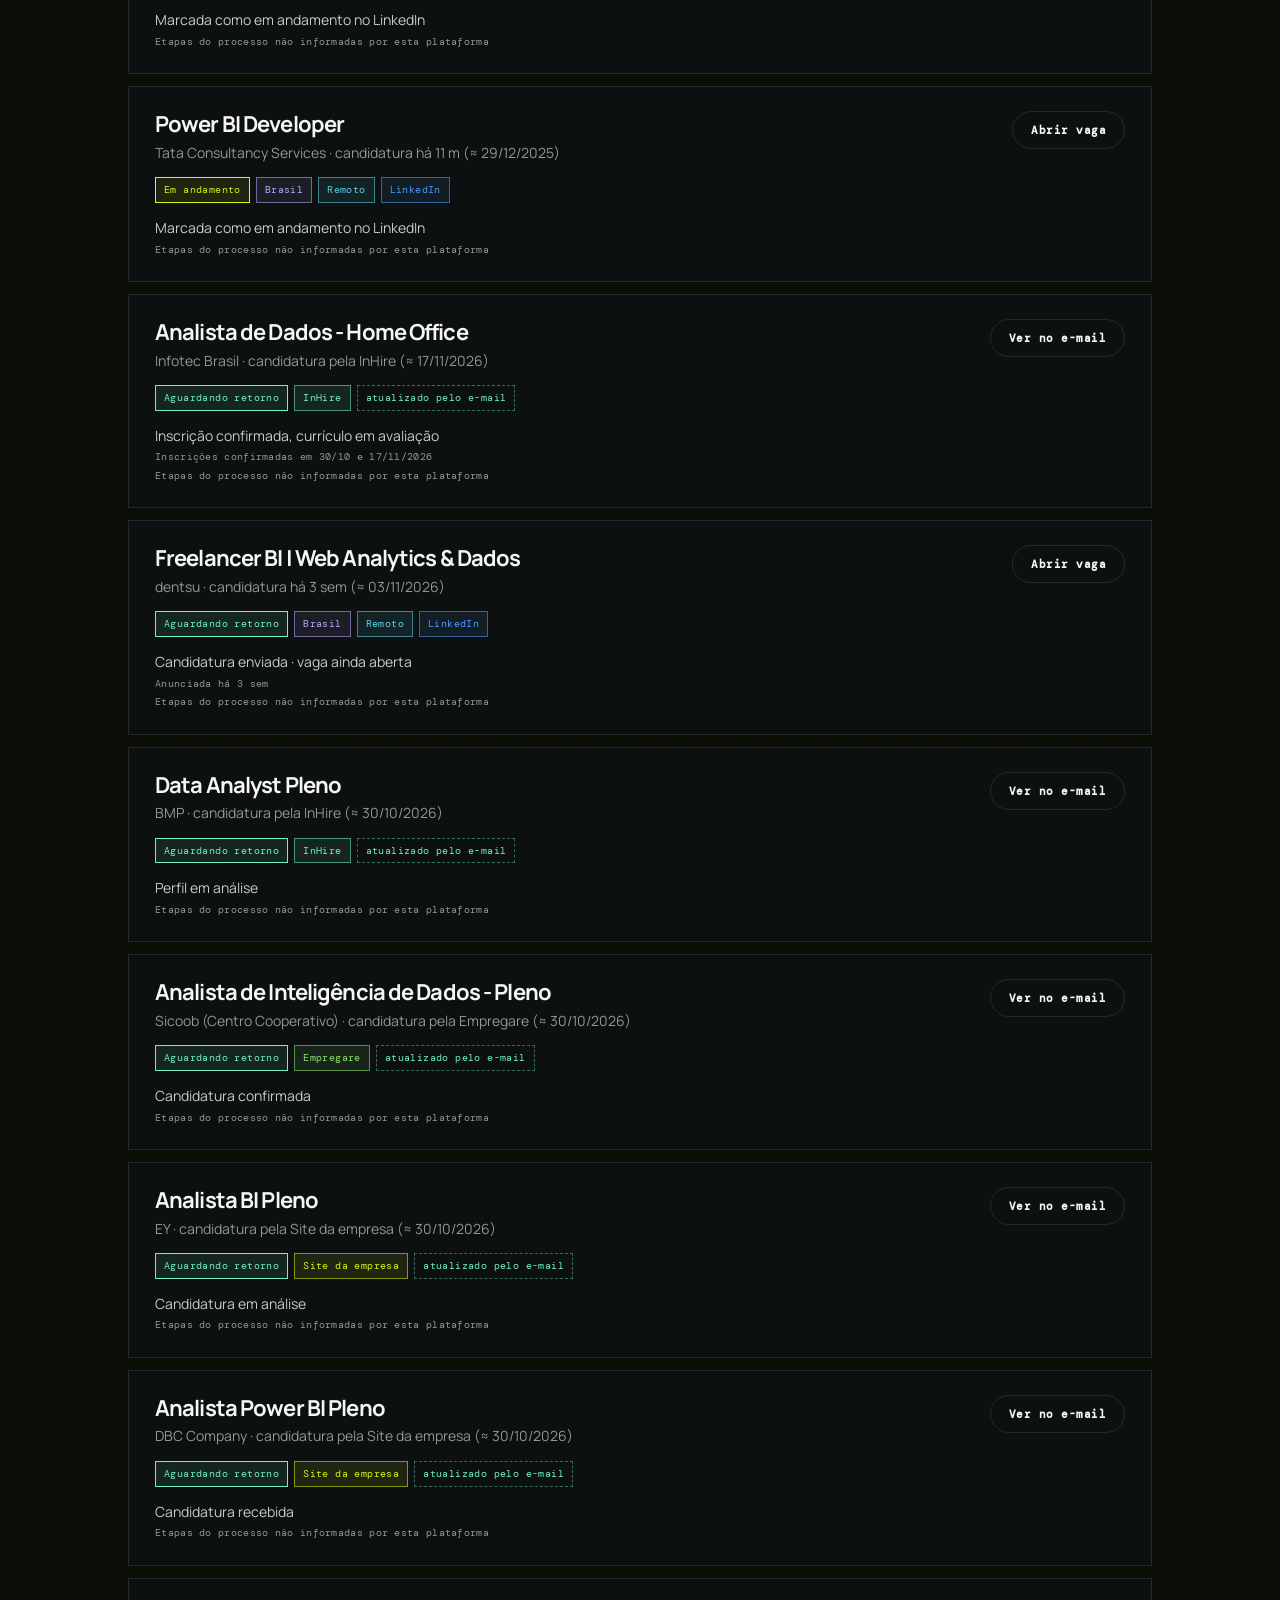
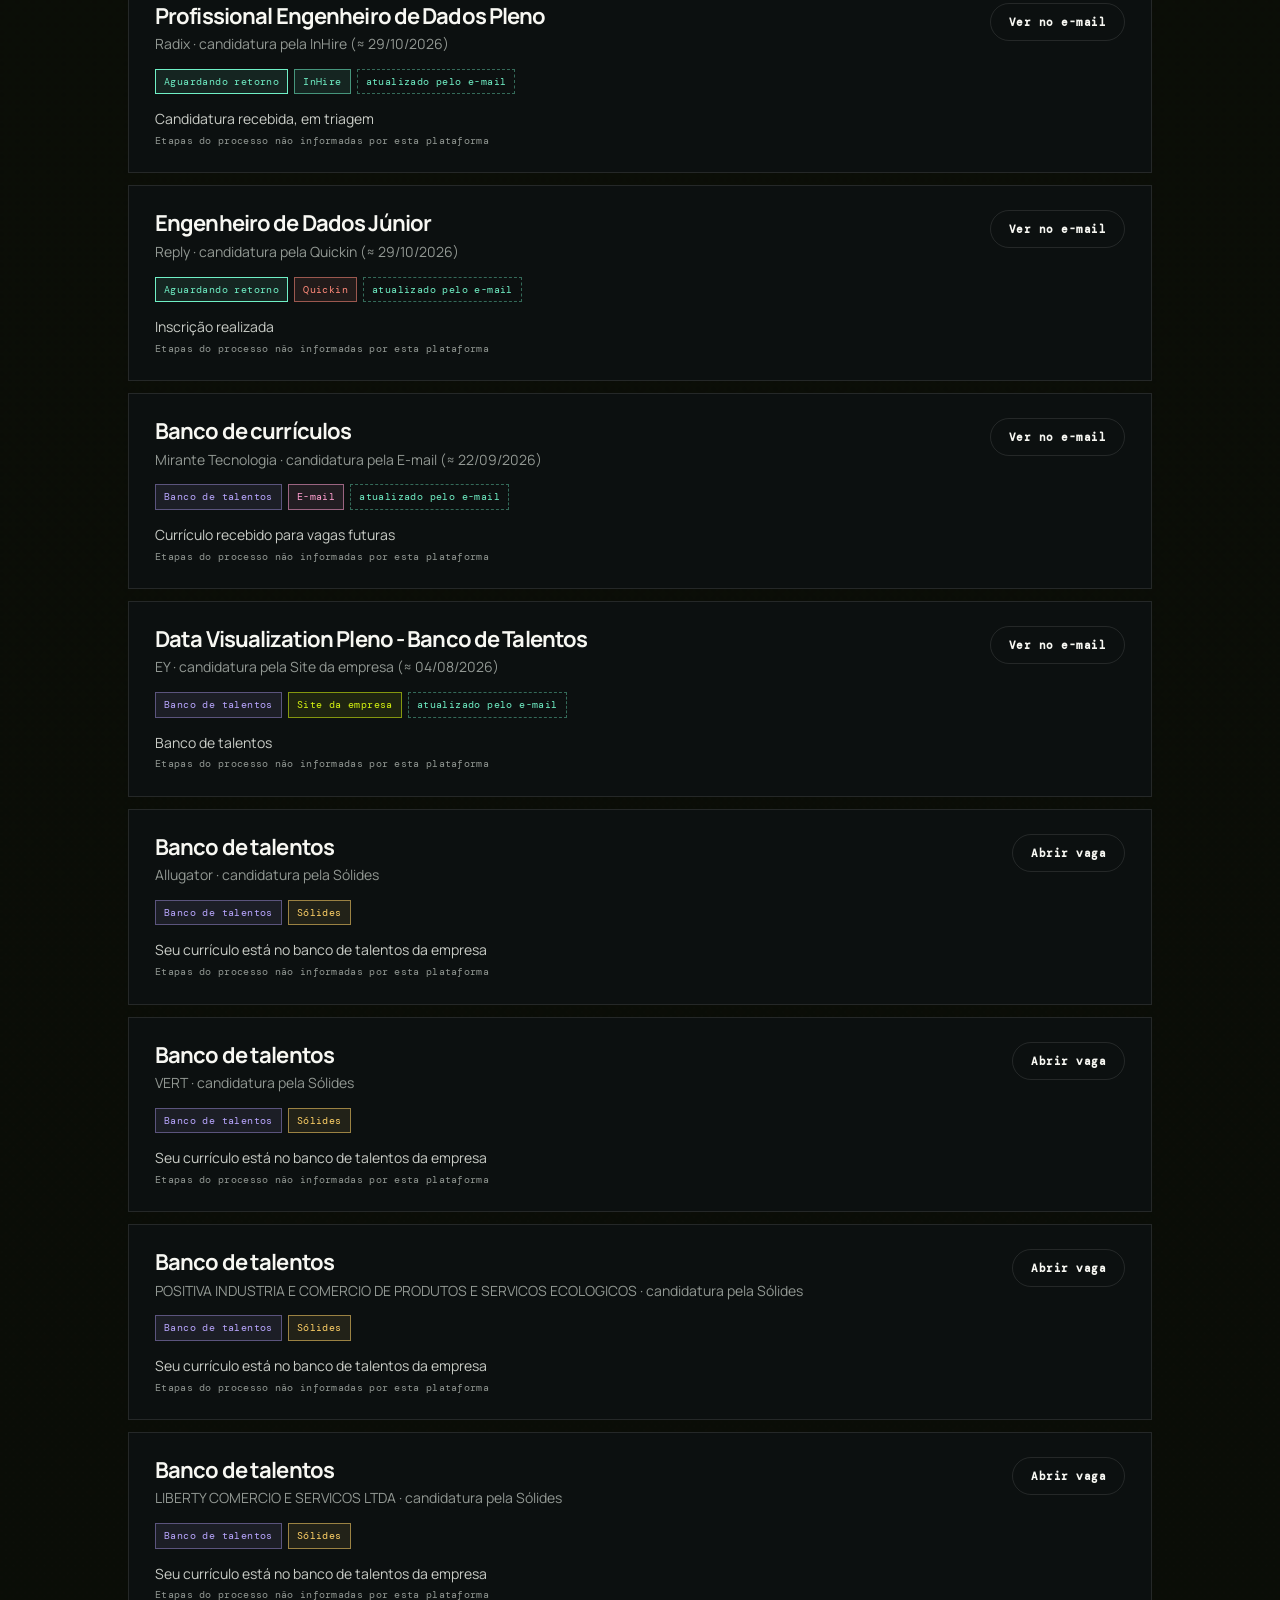
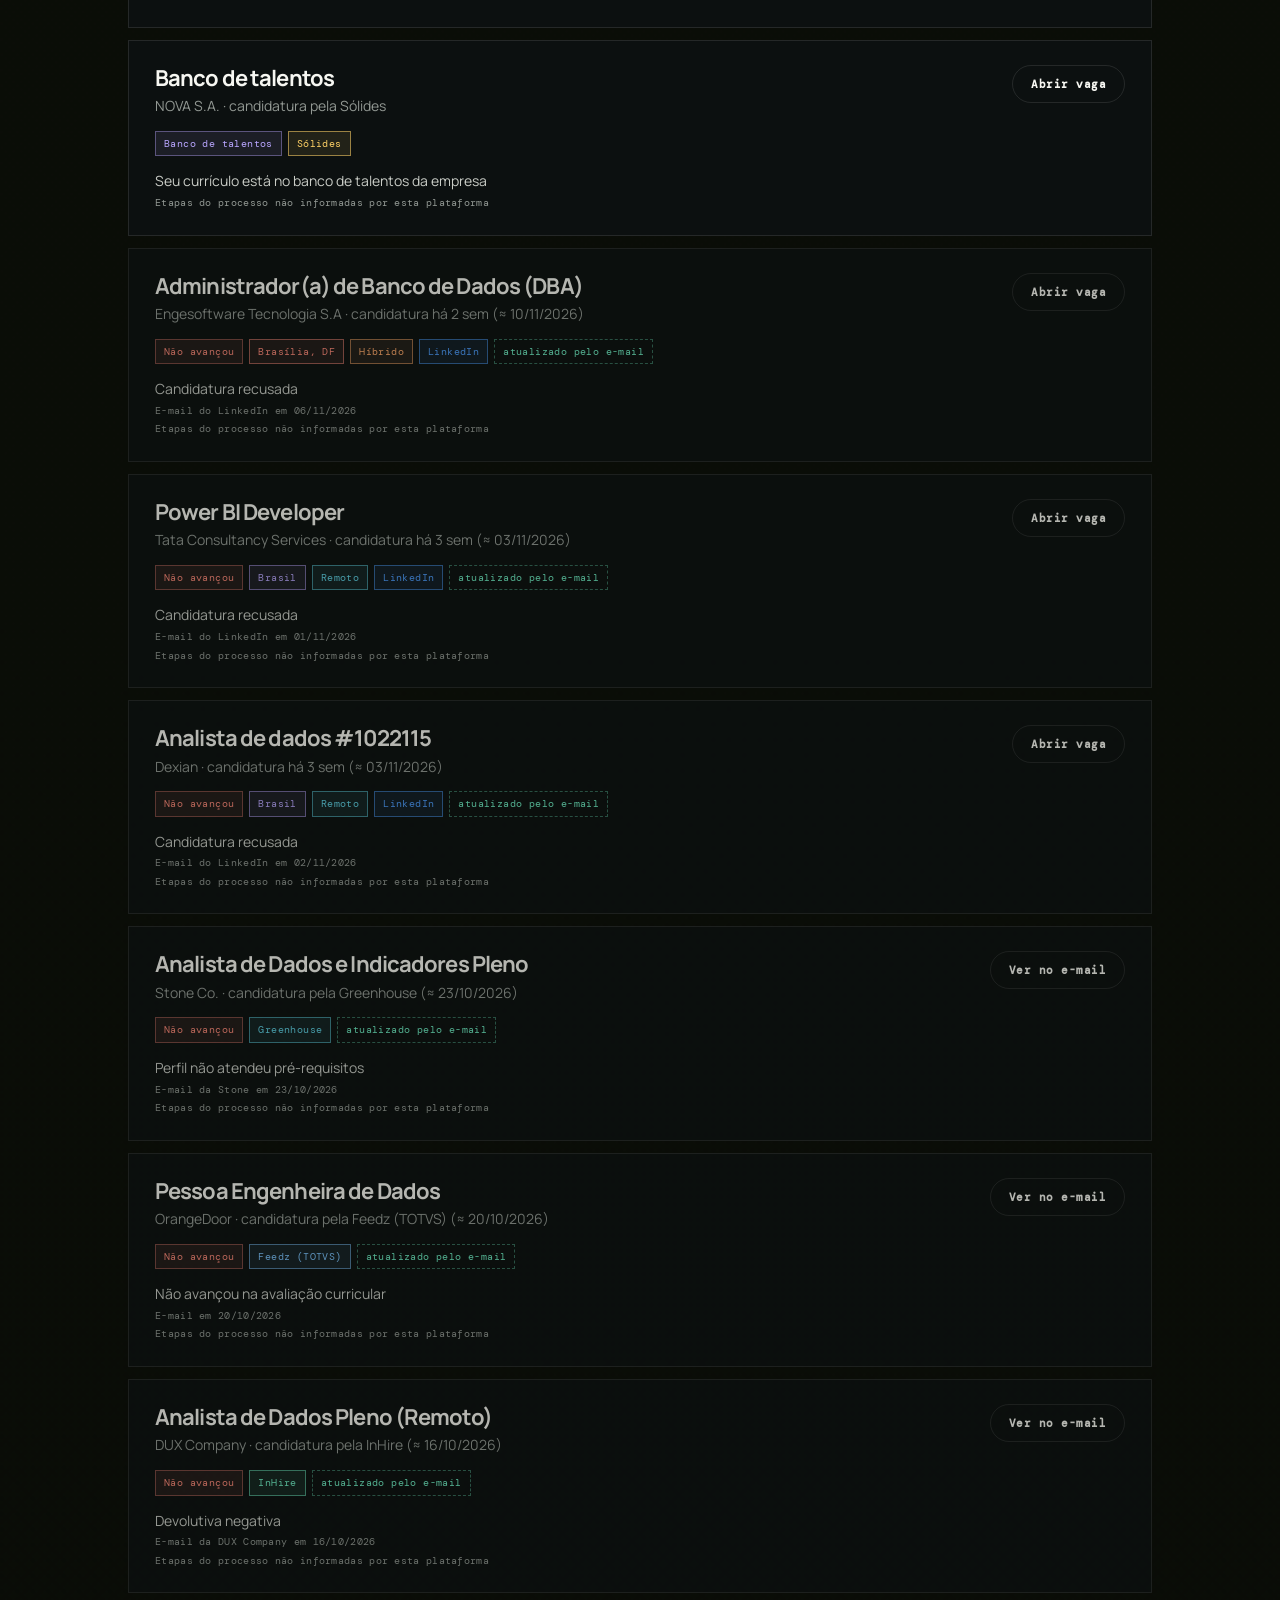
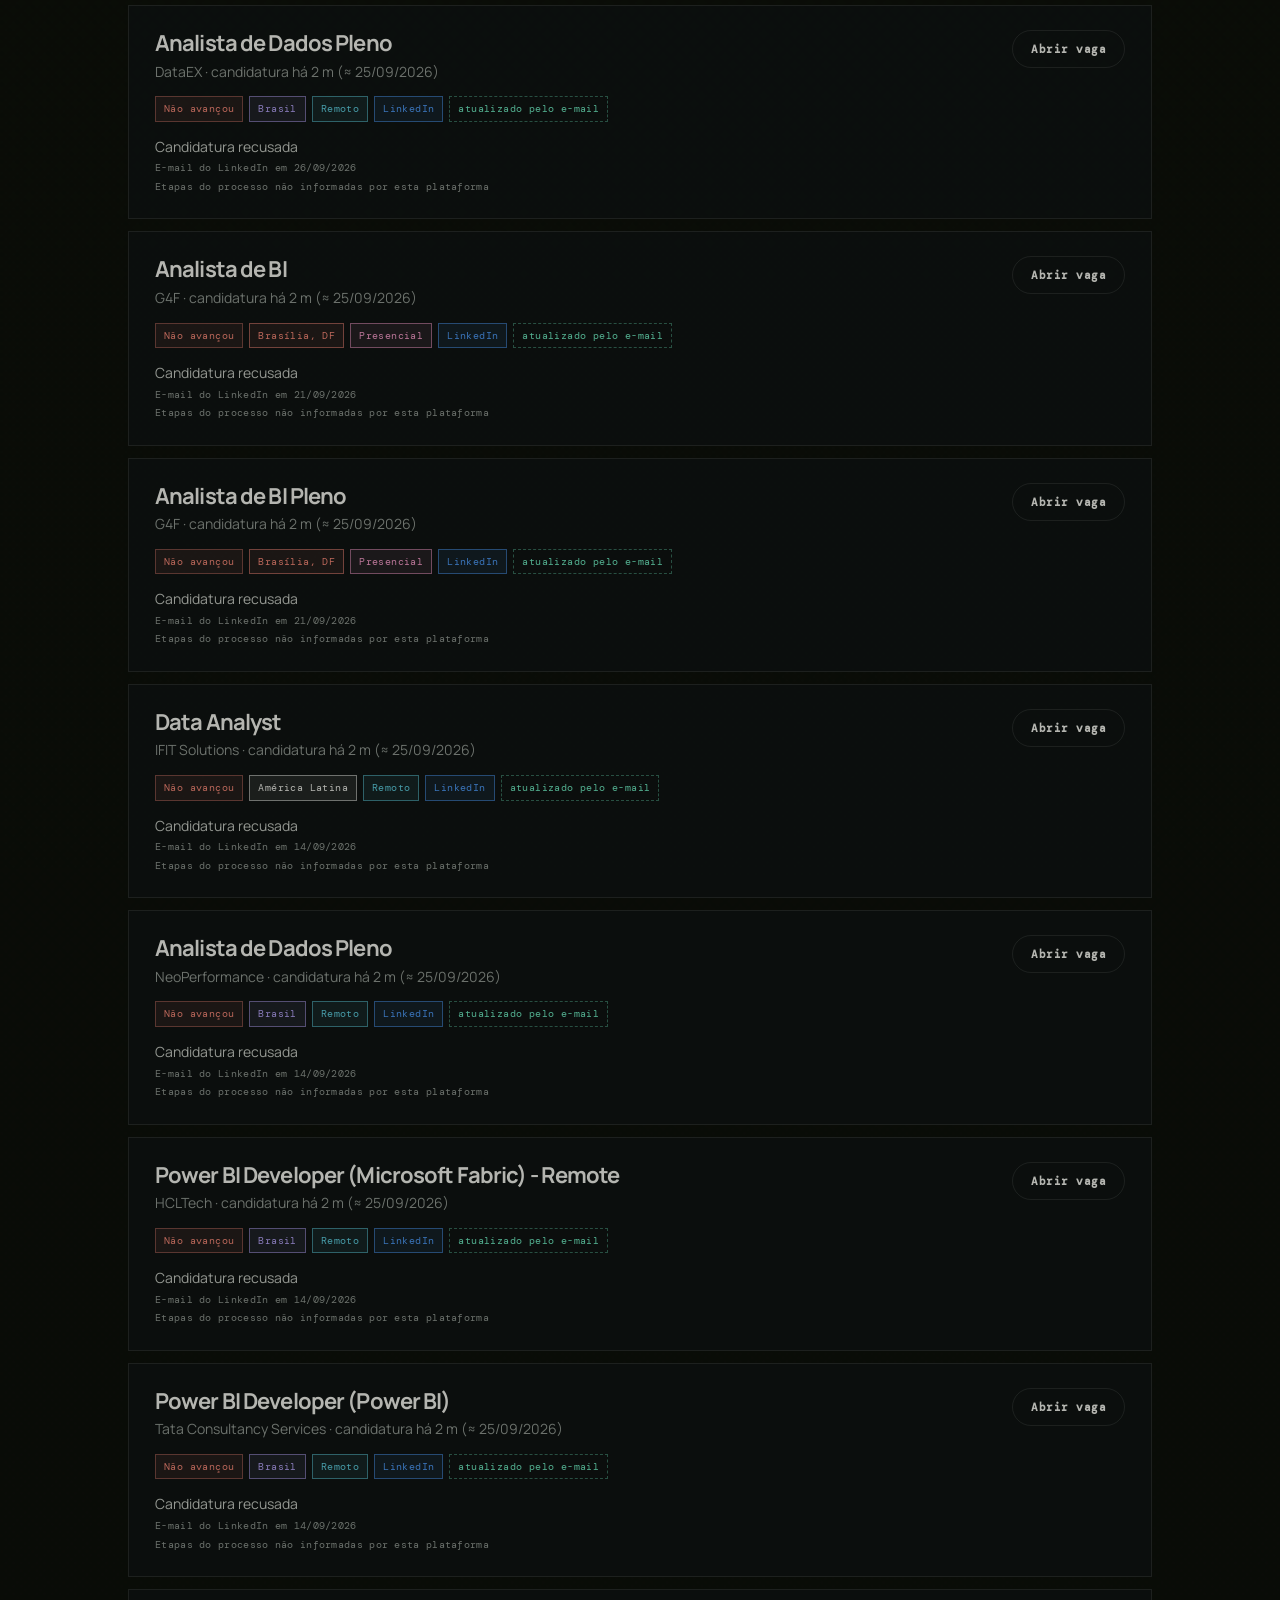
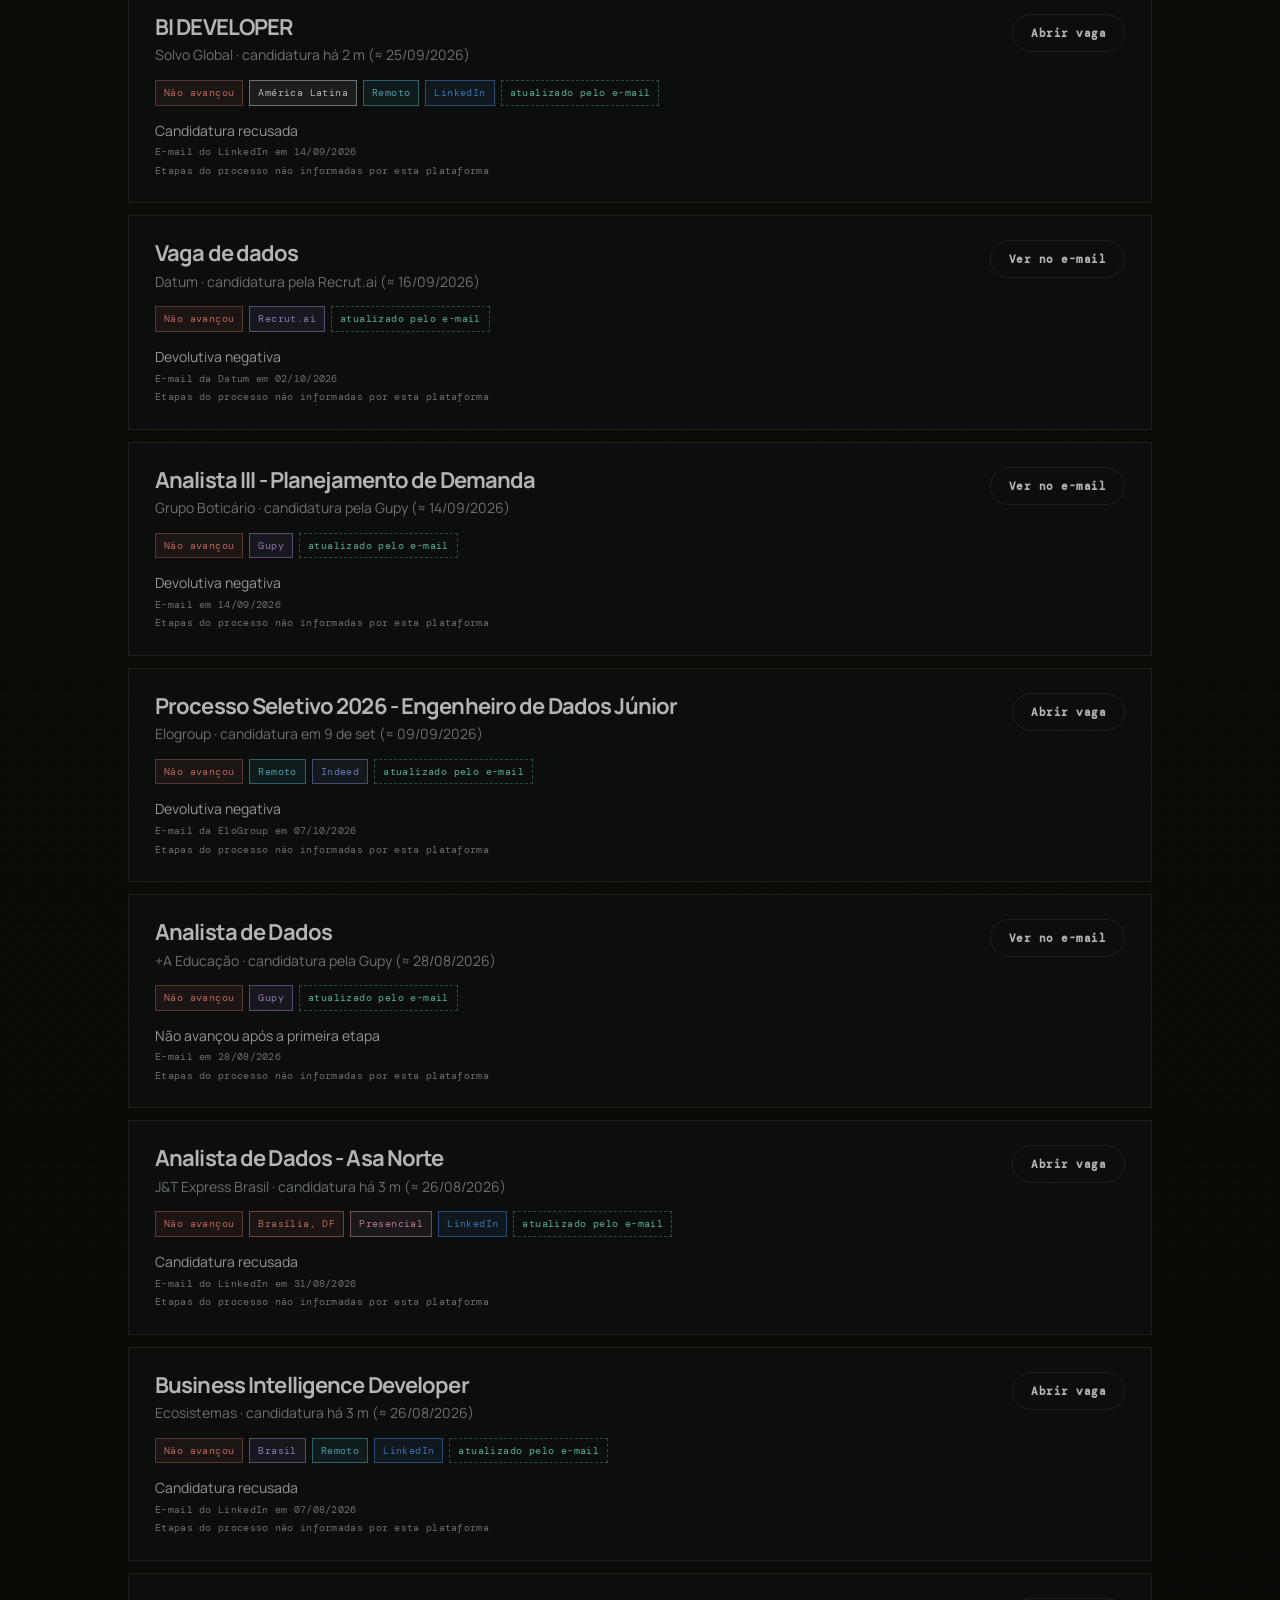
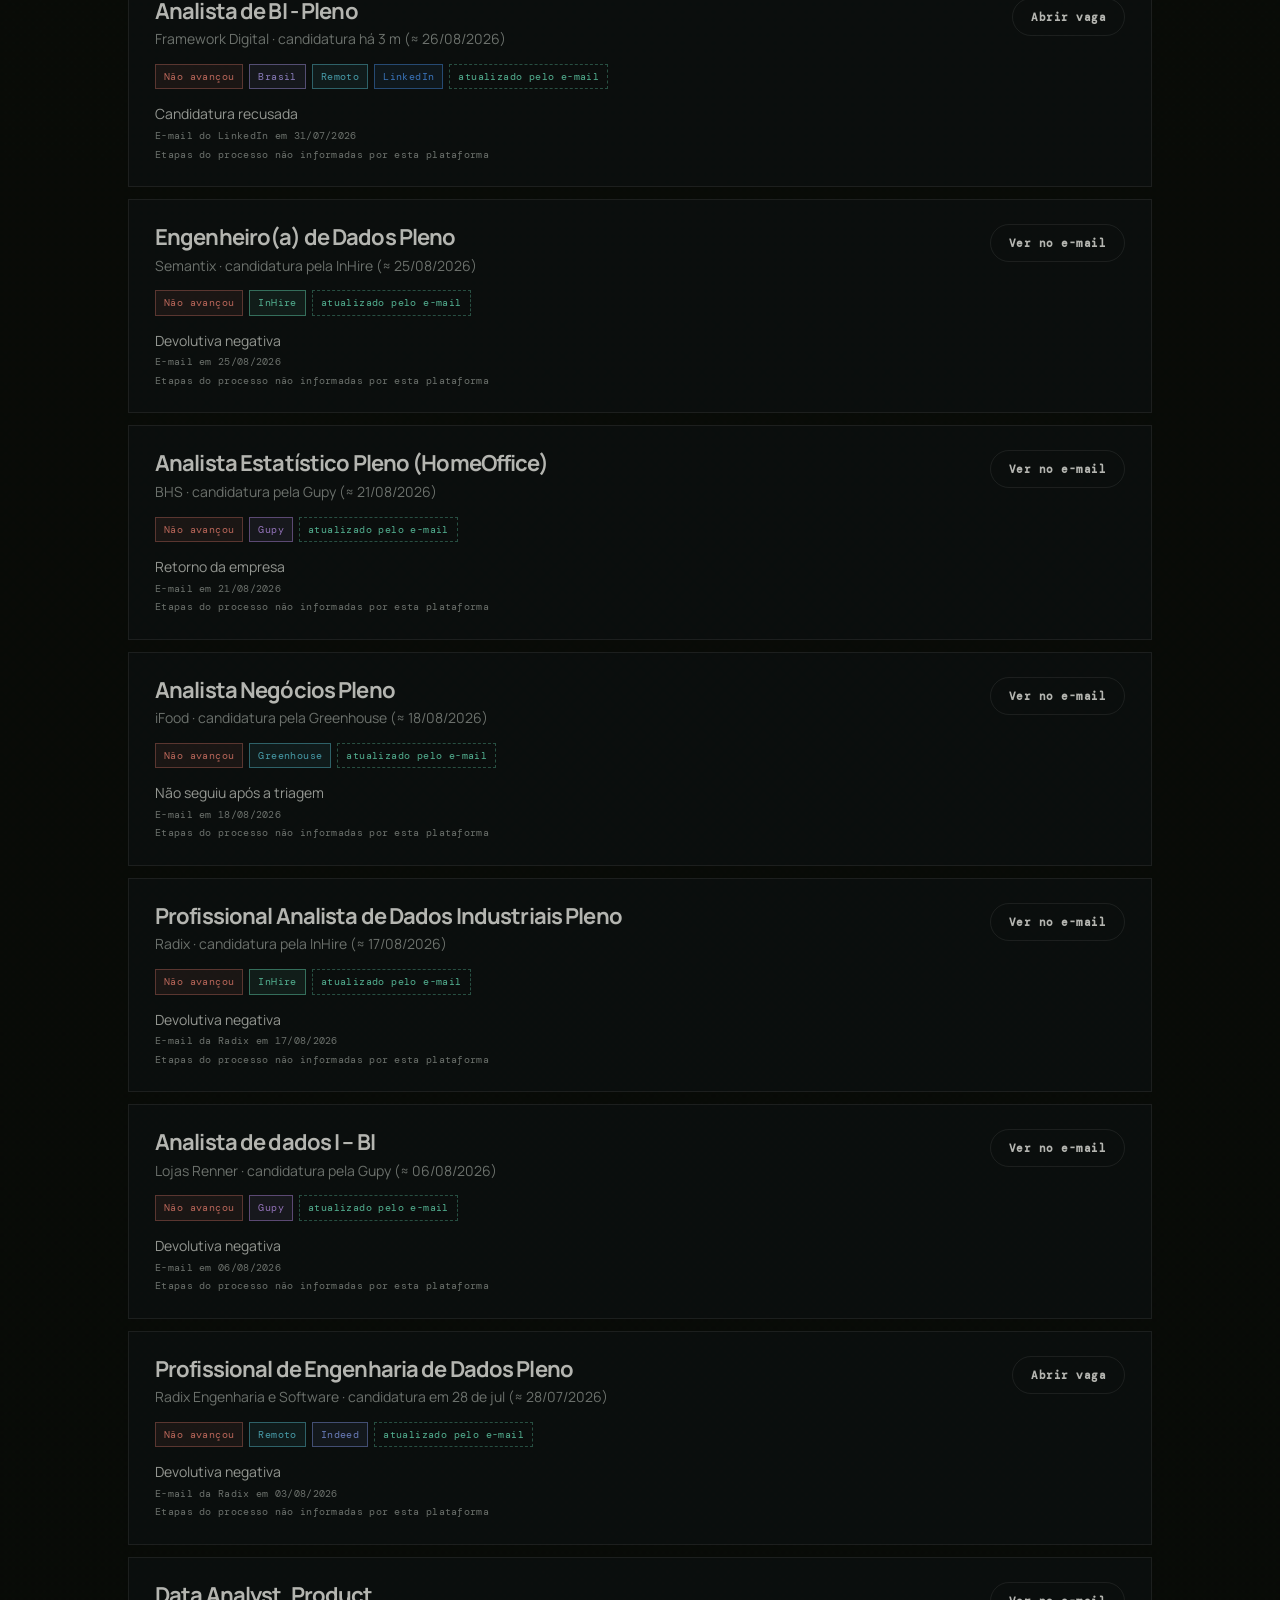
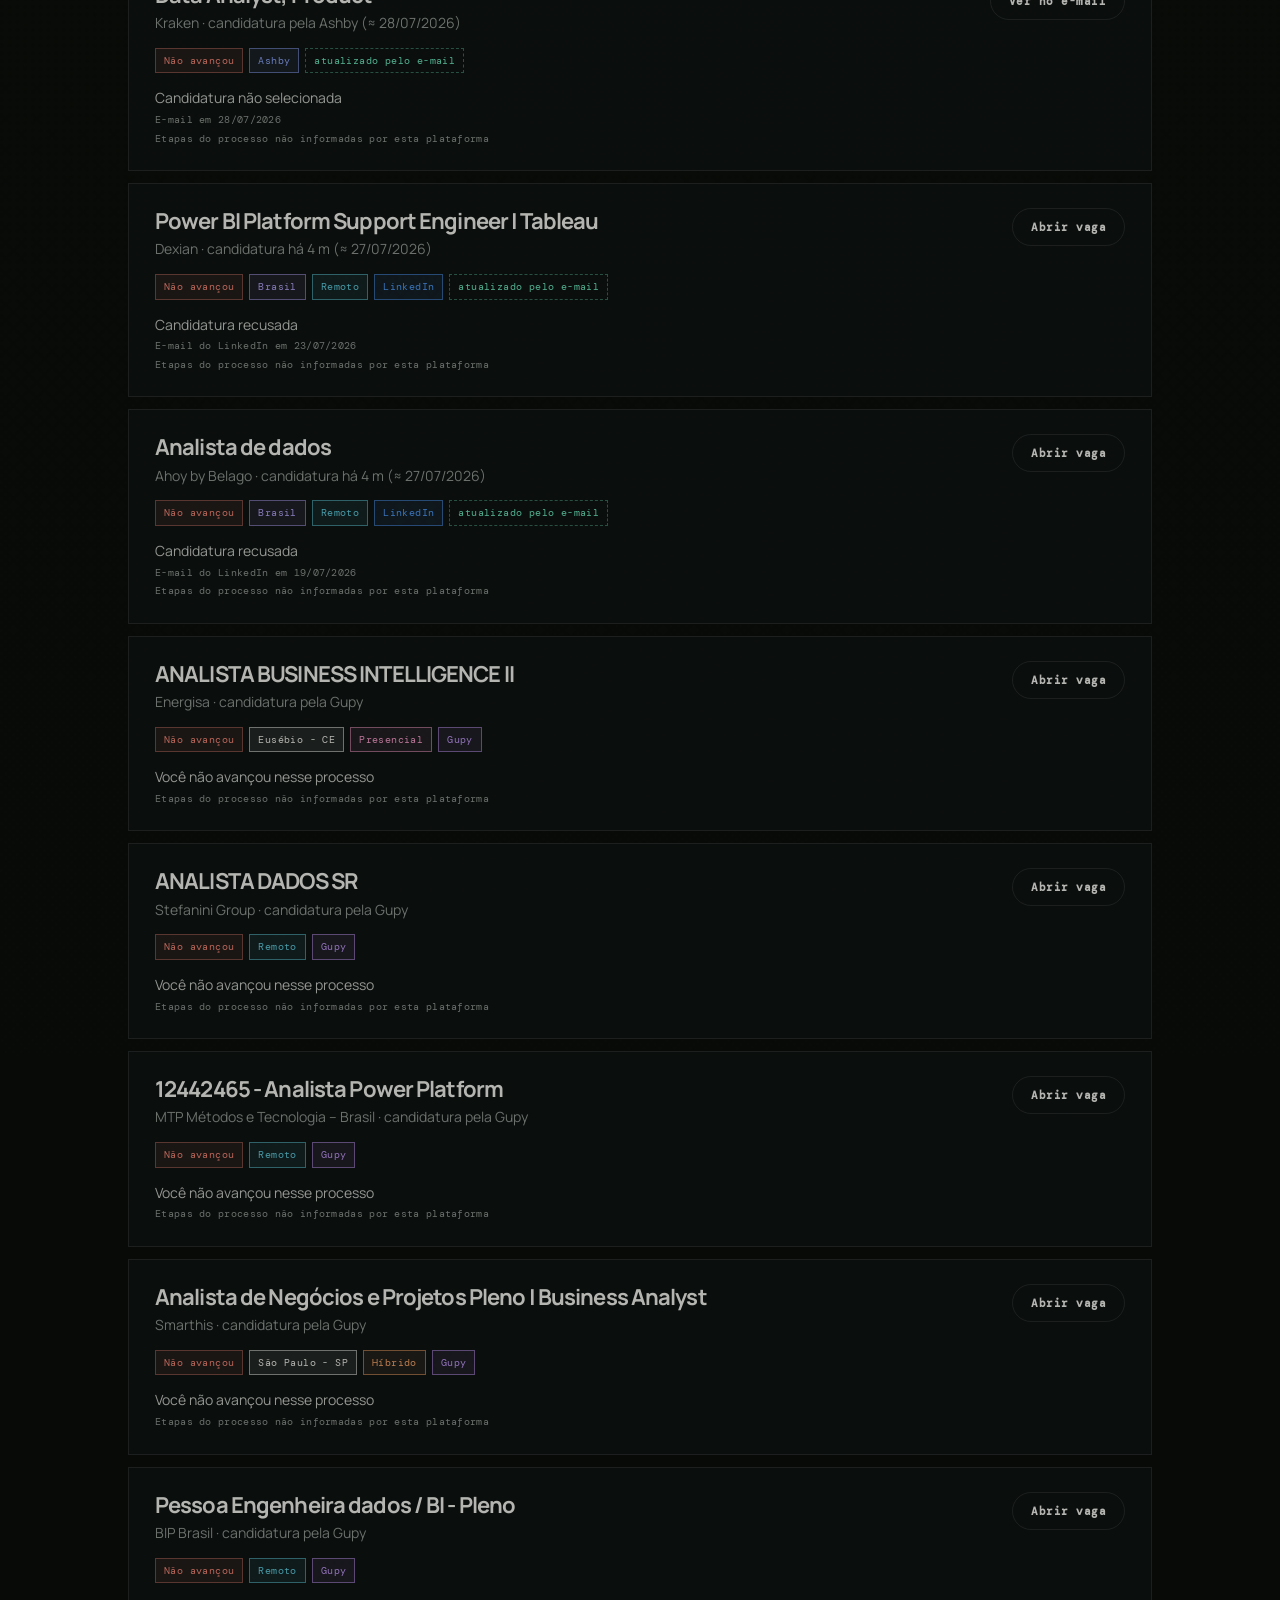
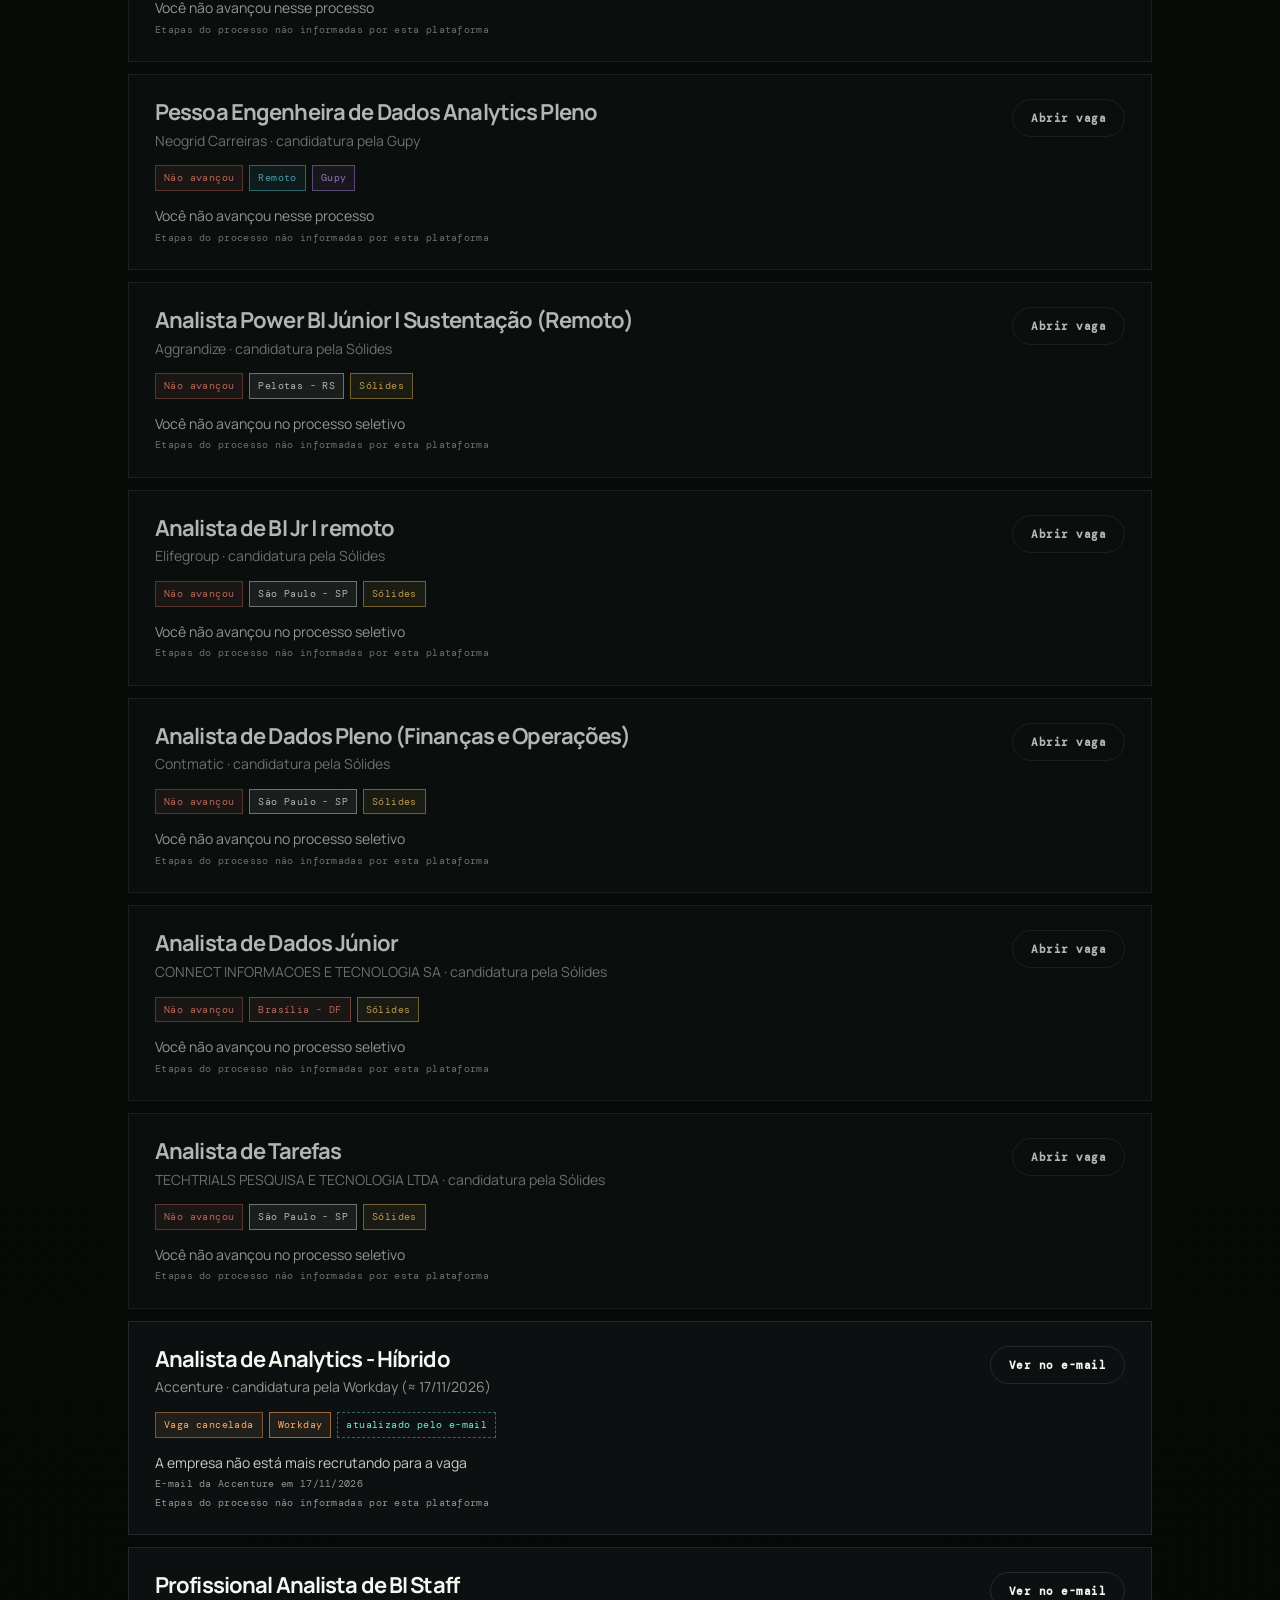
==== commit 12285b5c: "Páginas sempre carregam a versão mais recente dos dados (sem cache) Co-Authored-By: Claude Opus 5.5 " ====
--- a/status.html
+++ b/status.html
@@ -59,7 +59,7 @@
   <p>© 2026 Alexsander Ornelas</p>
   <a href="https://www.linkedin.com/in/alexsander-ornelas" target="_blank" rel="noreferrer">LINKEDIN</a>
 </footer>
-<script src="dados/status.js"></script>
+<script>document.write('<script src="dados/status.js?v='+Date.now()+'"><\/script>')</script>
 <script src="assets/site.js"></script>
 <script>
   const D = window.STATUS_DADOS || {candidaturas:[], plataformas:[]}, C = D.candidaturas;
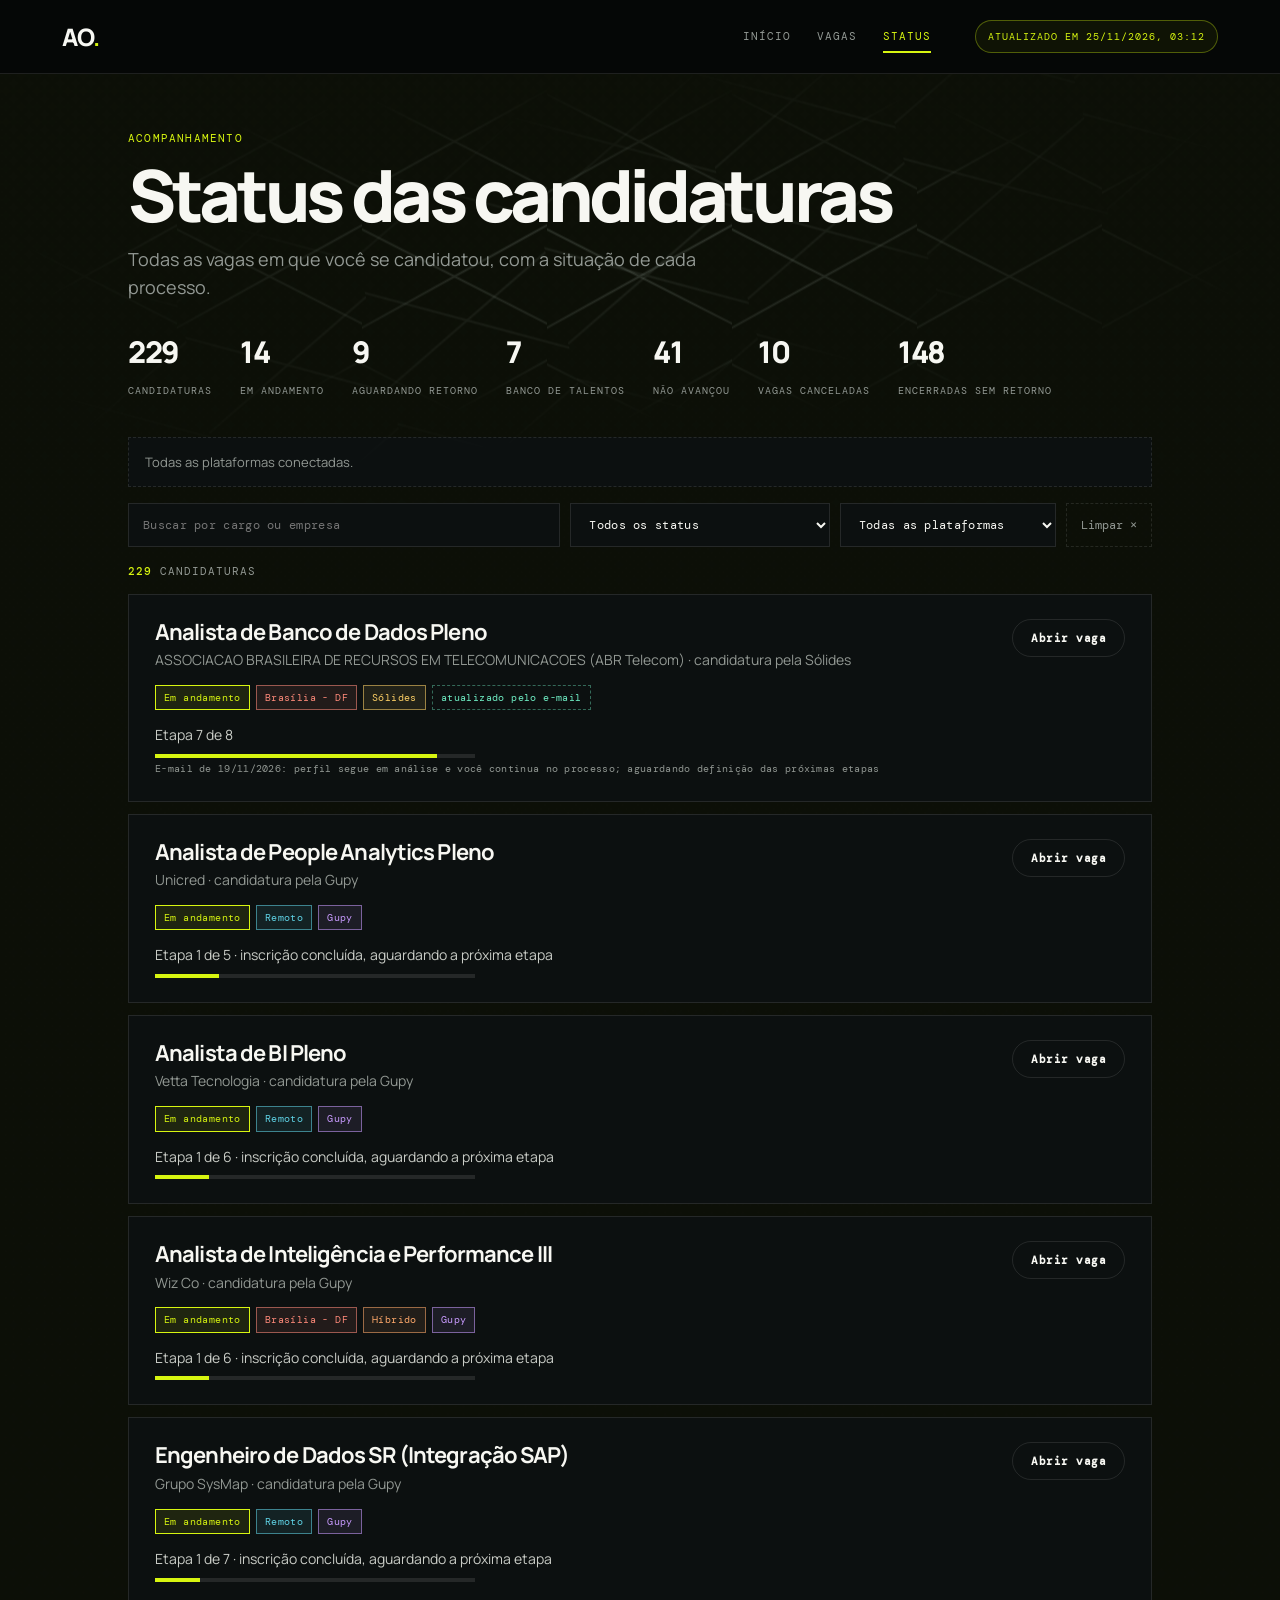
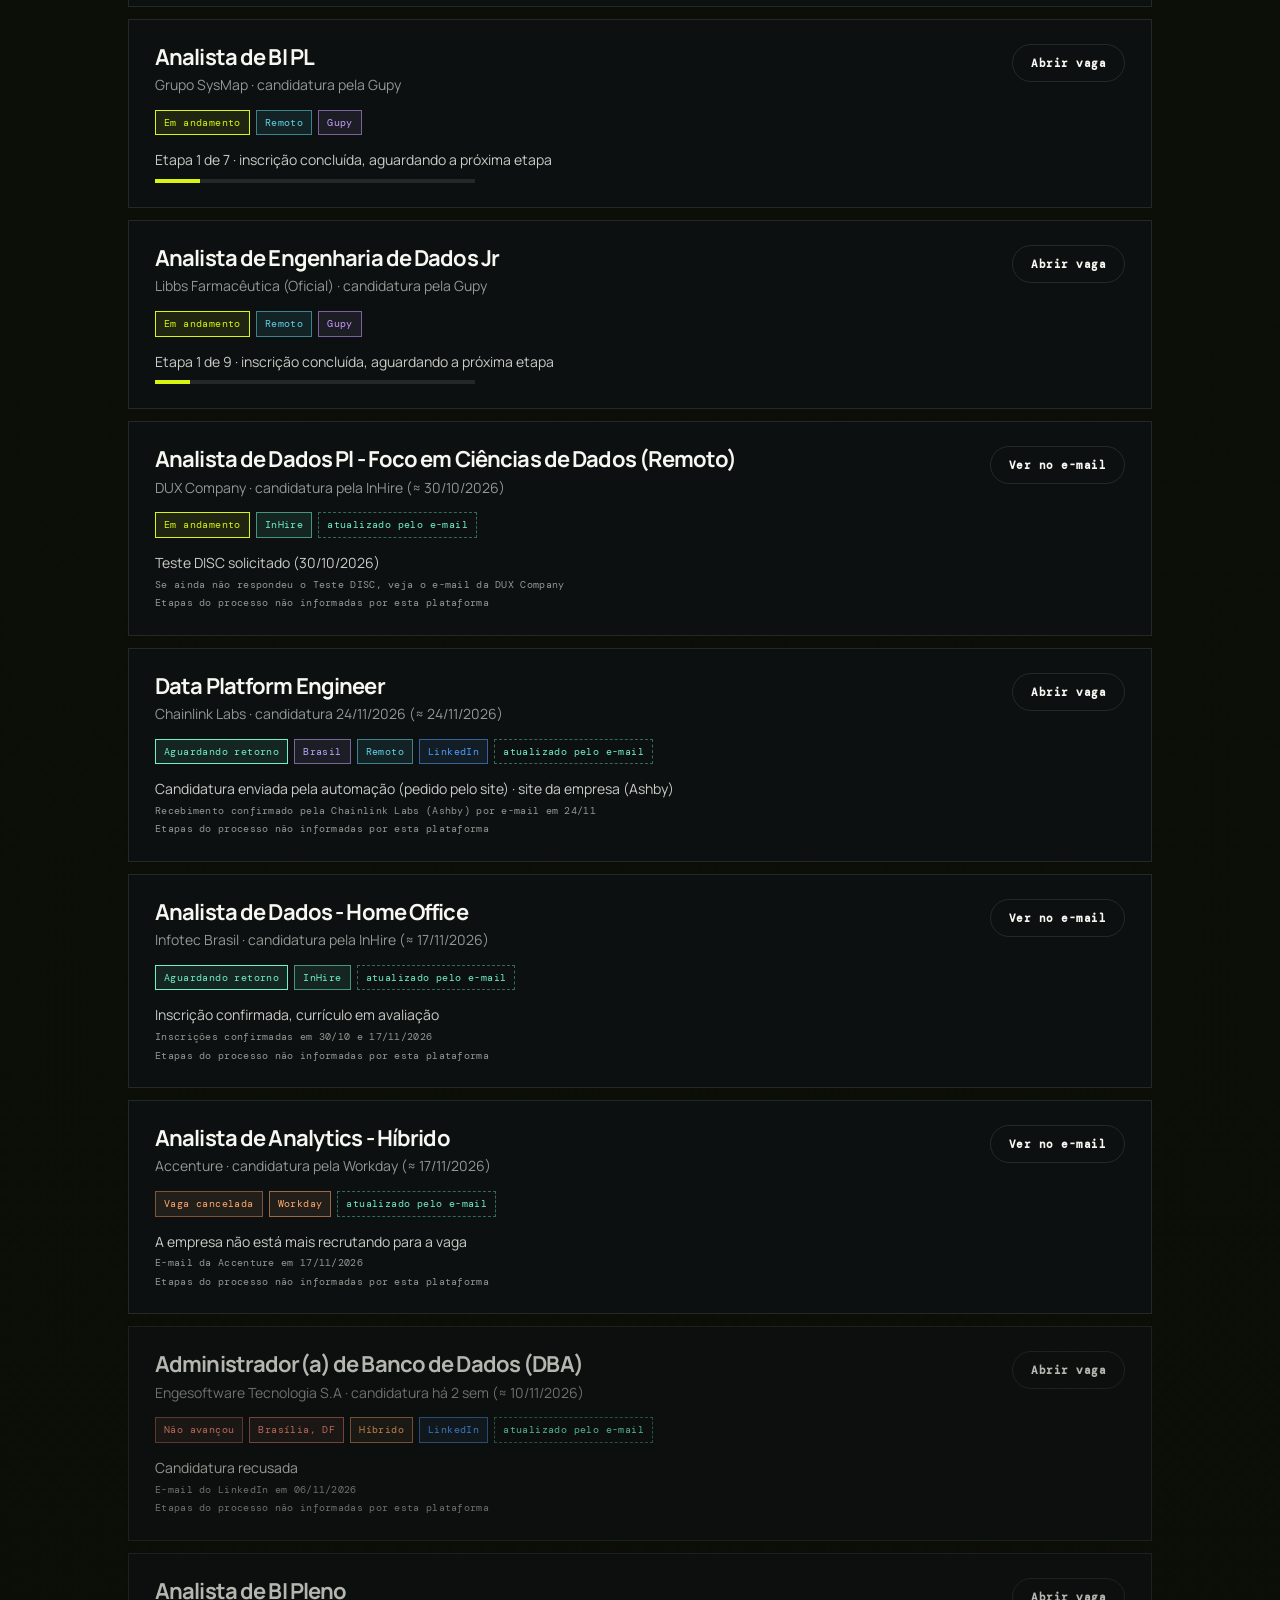
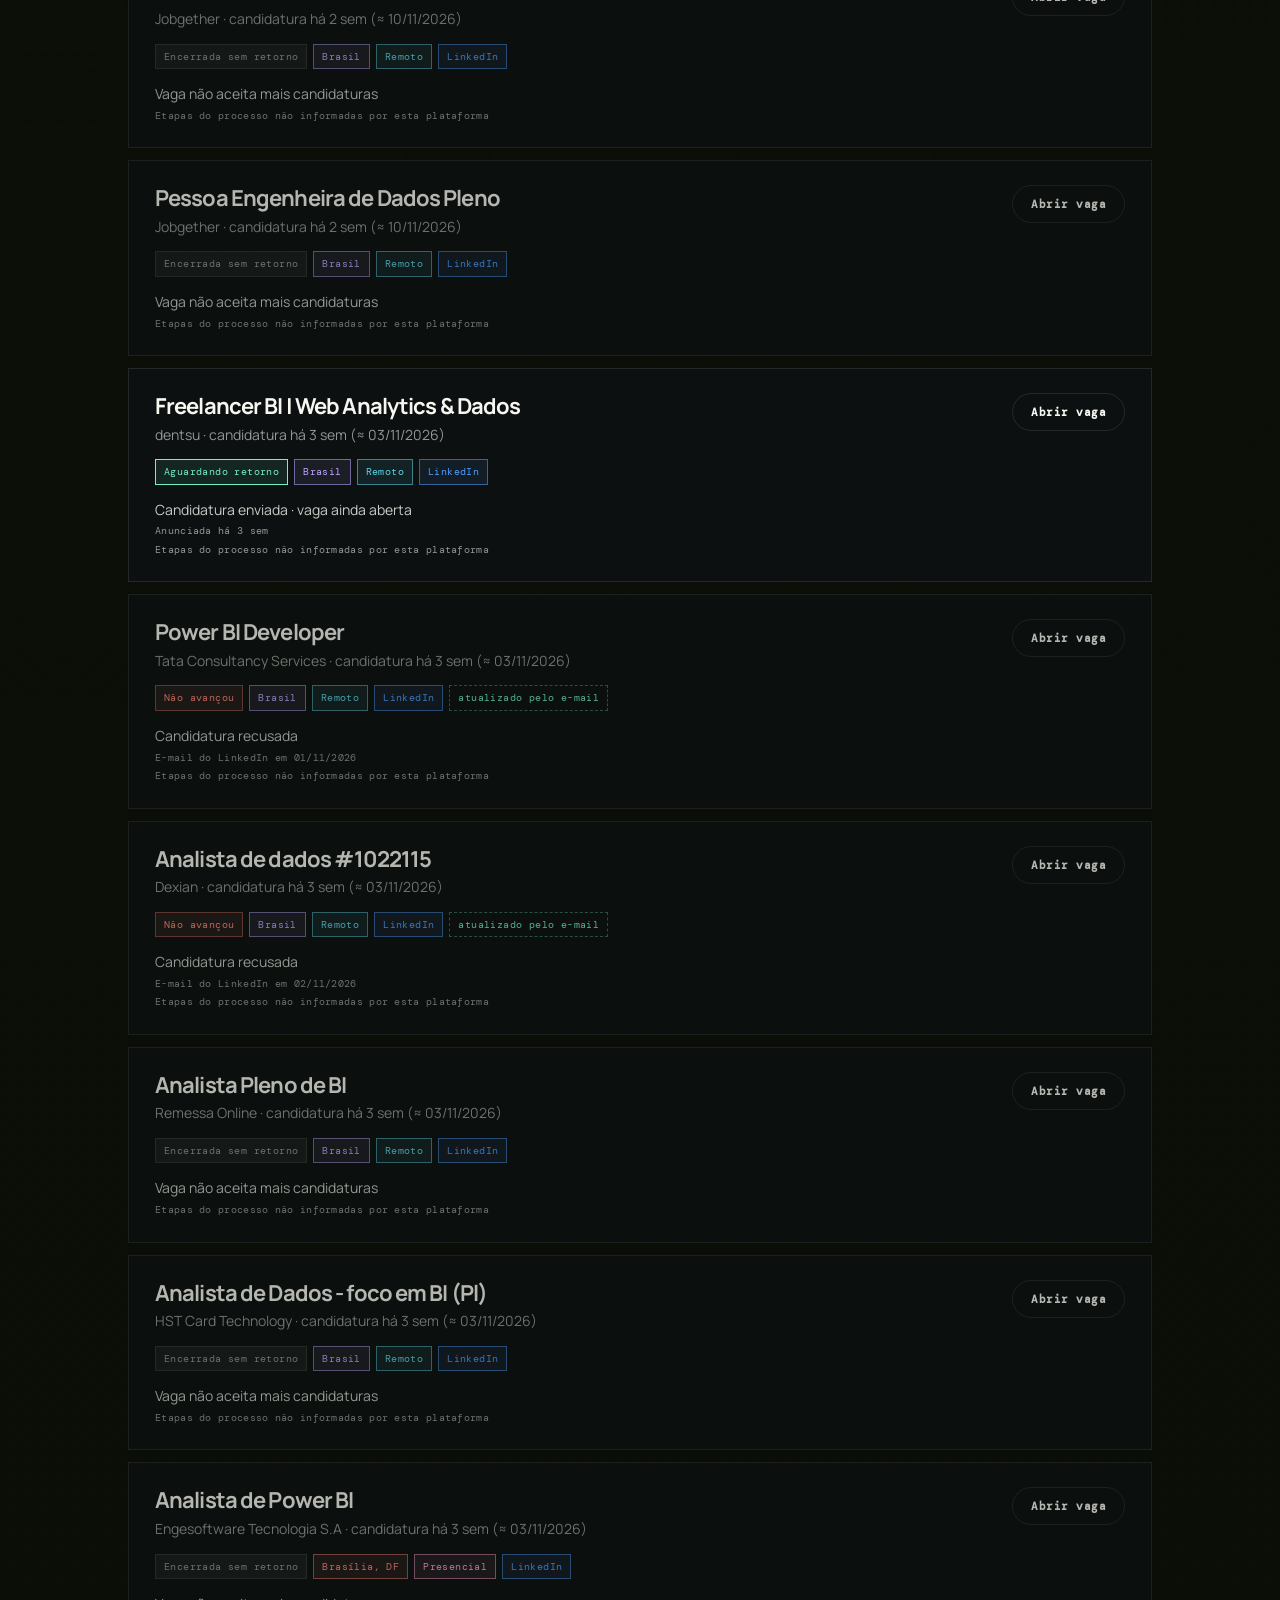
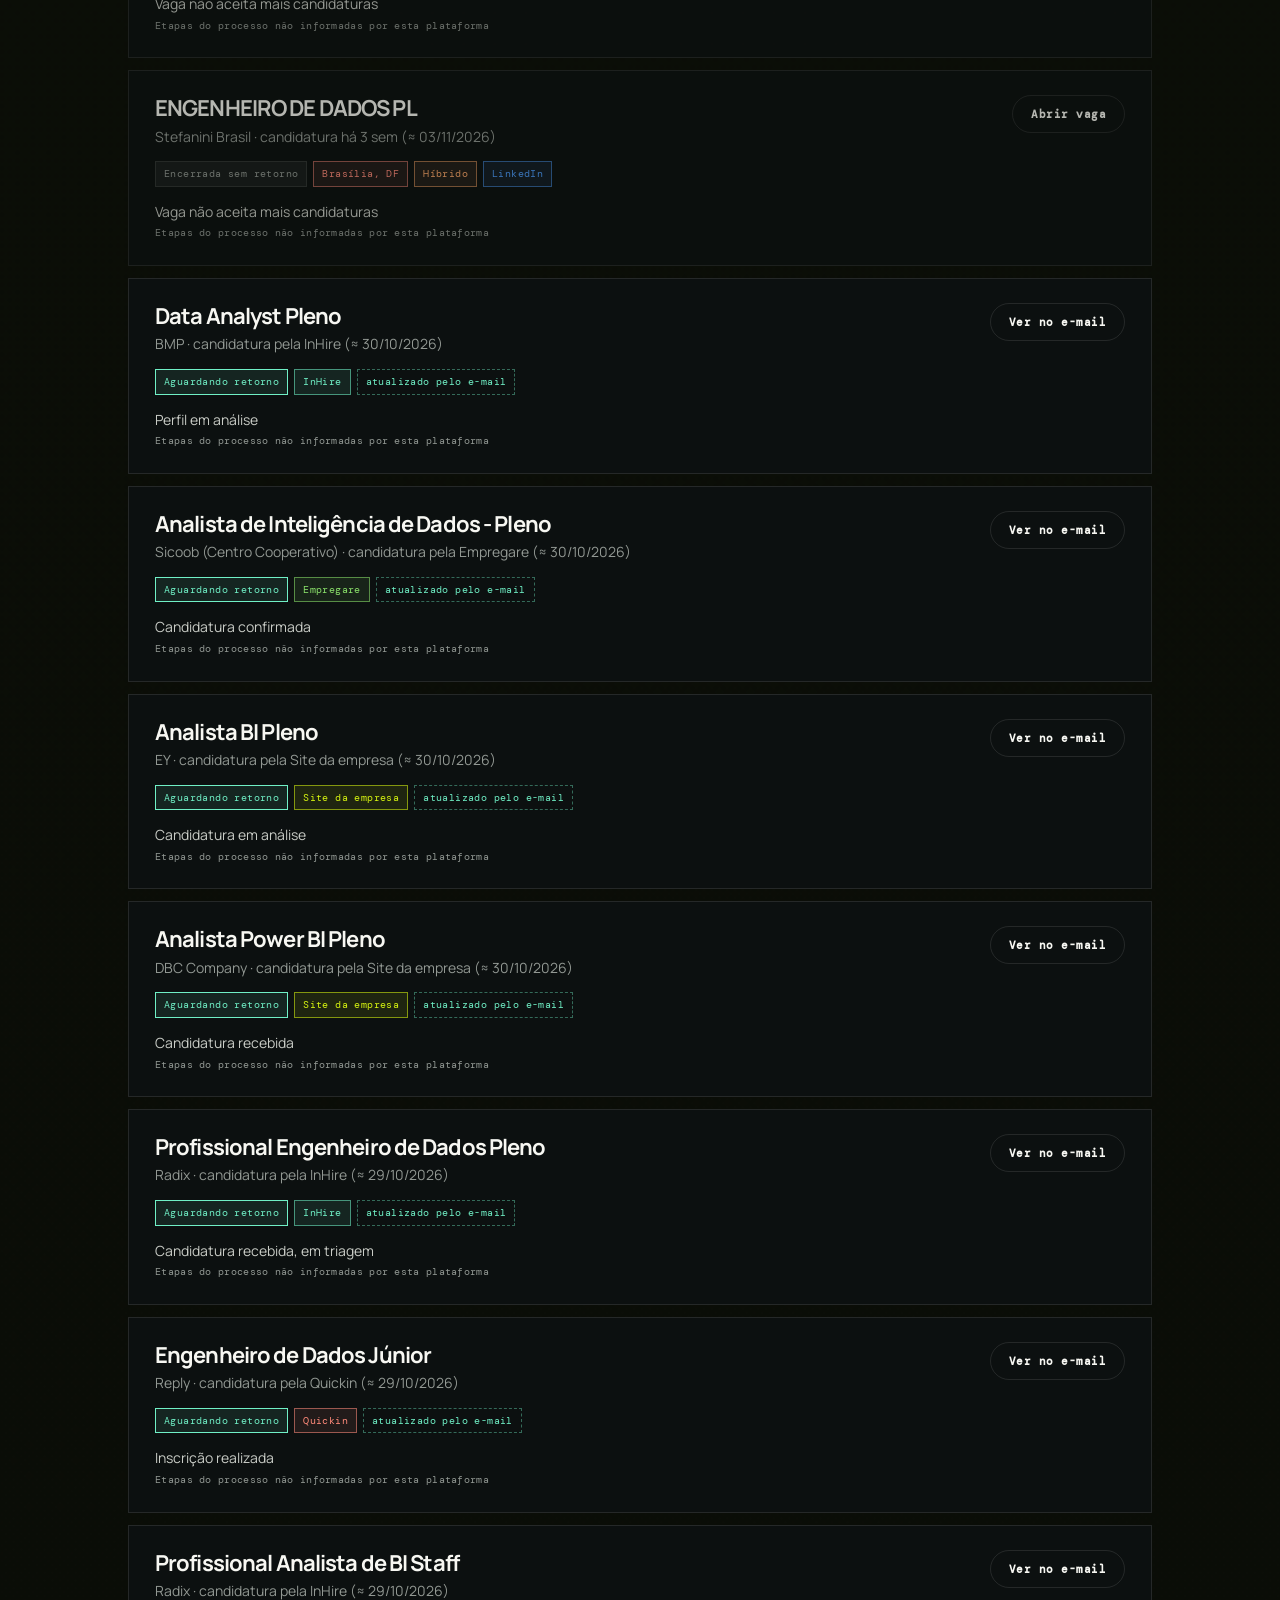
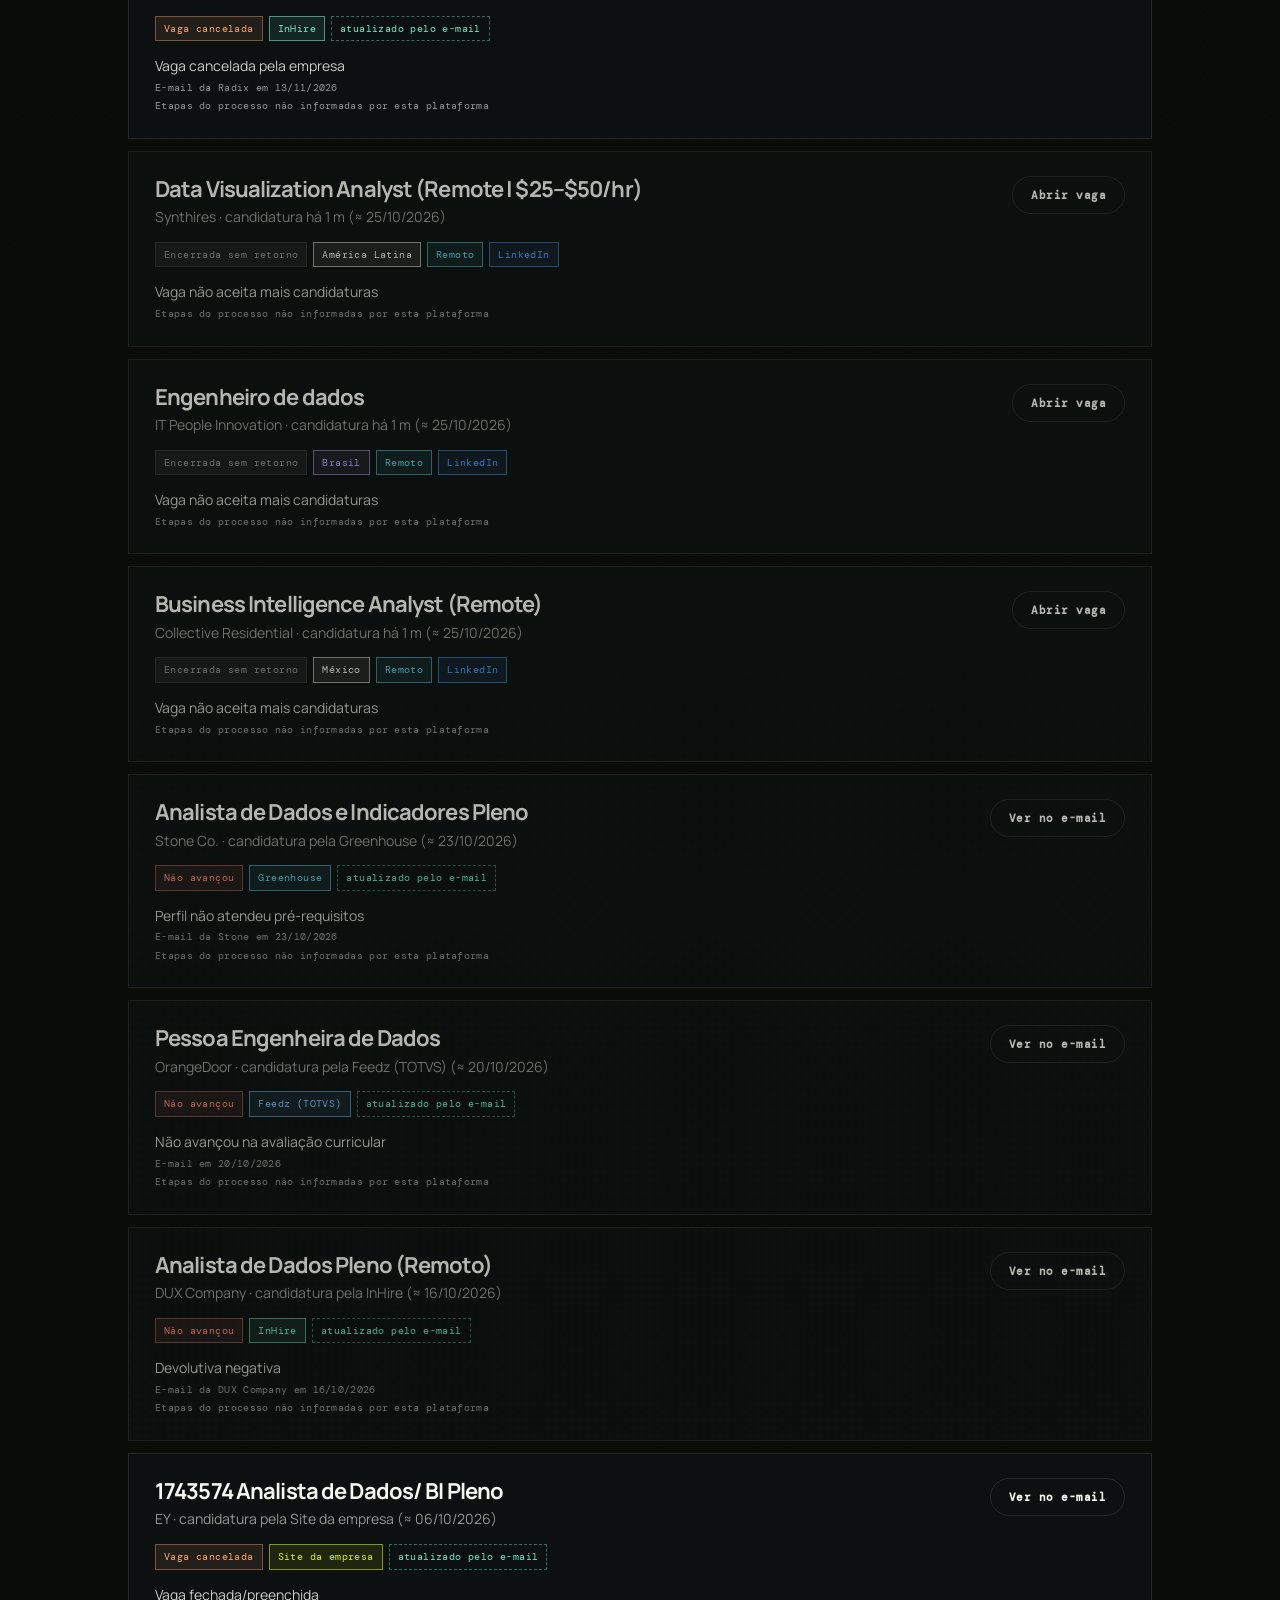
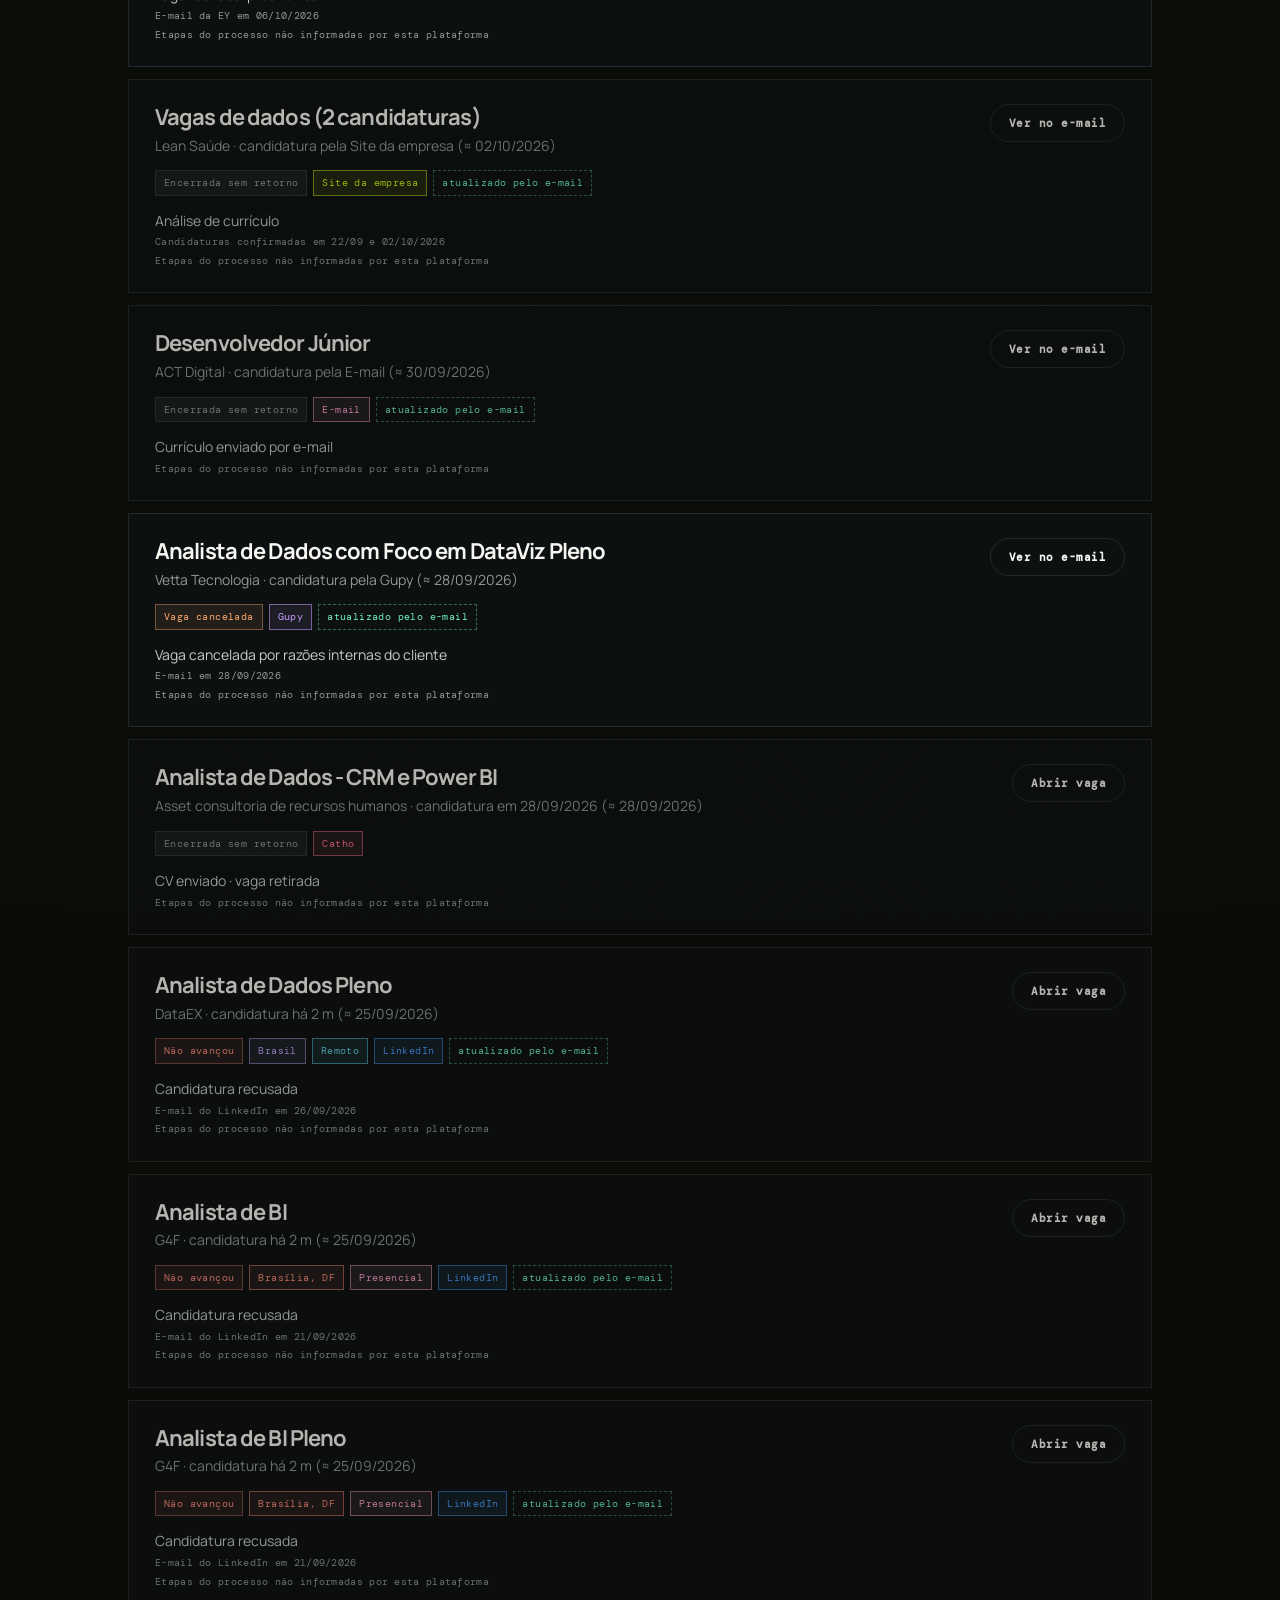
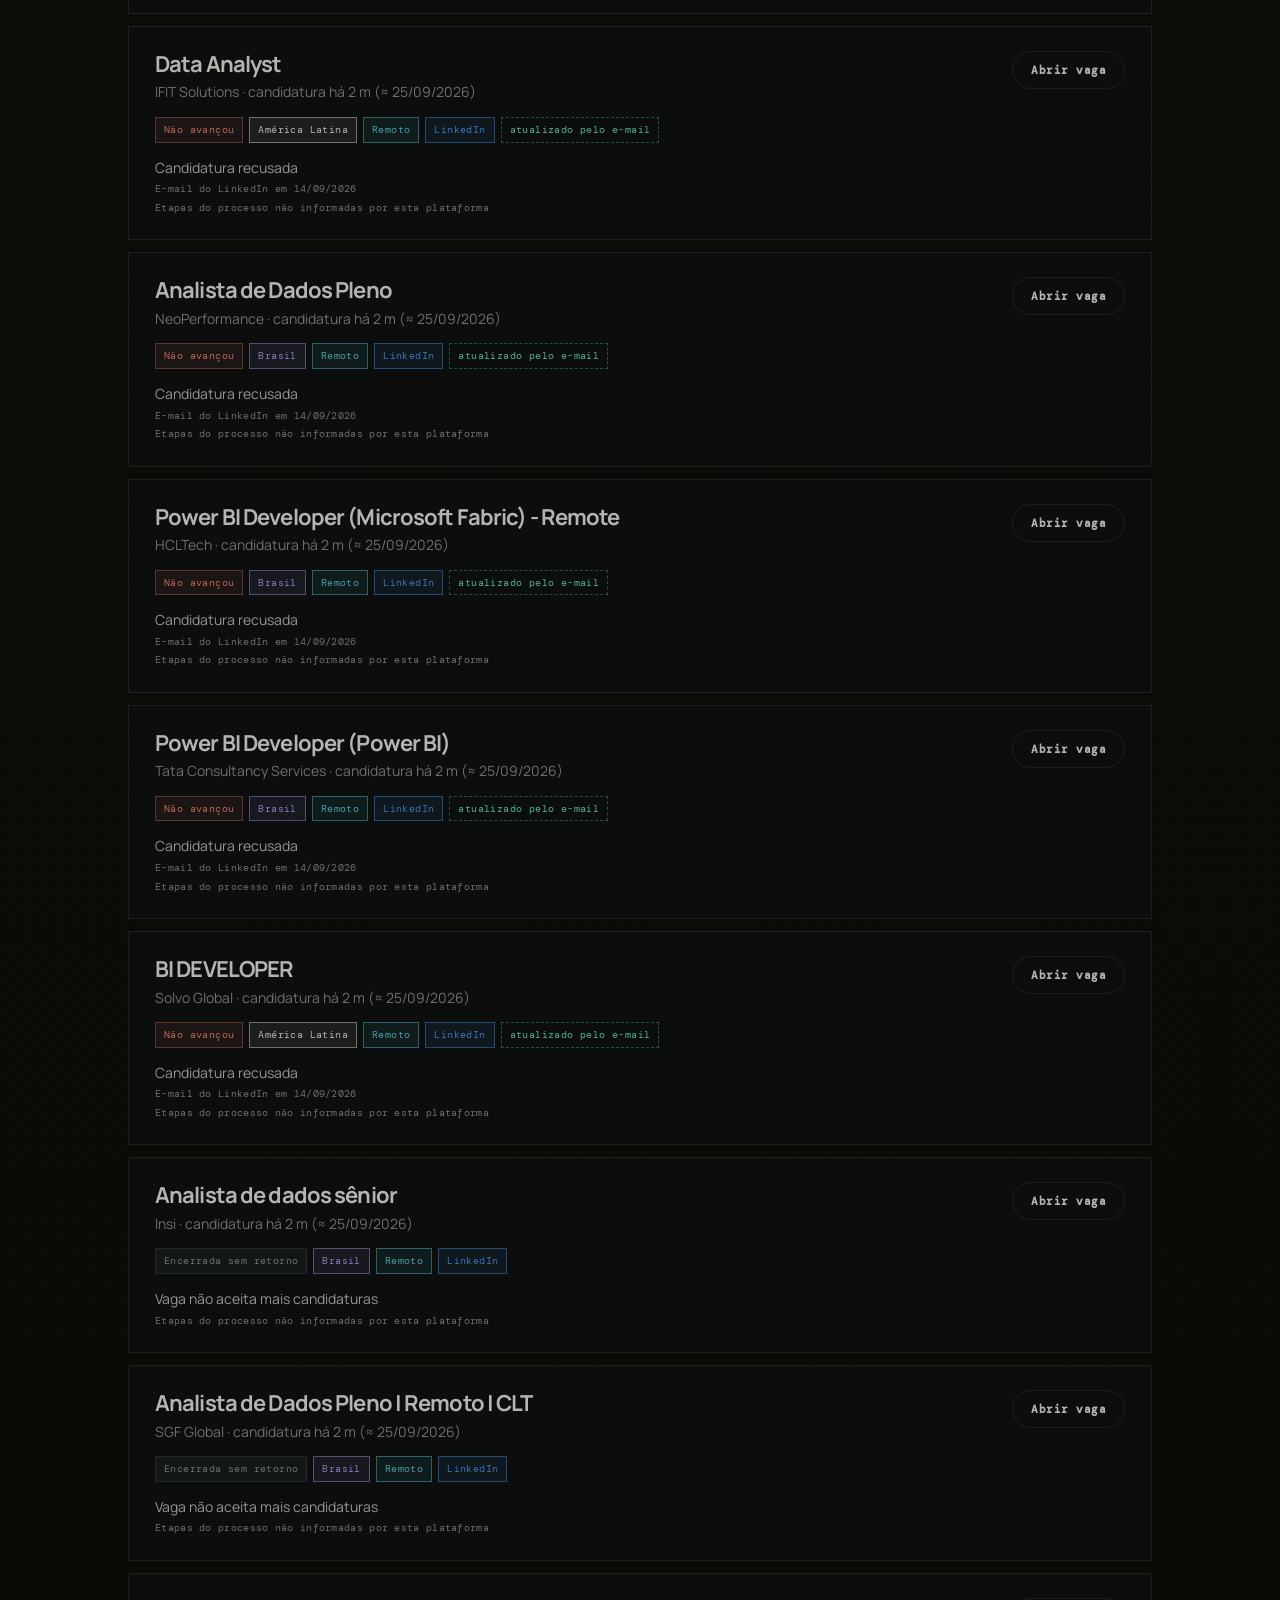
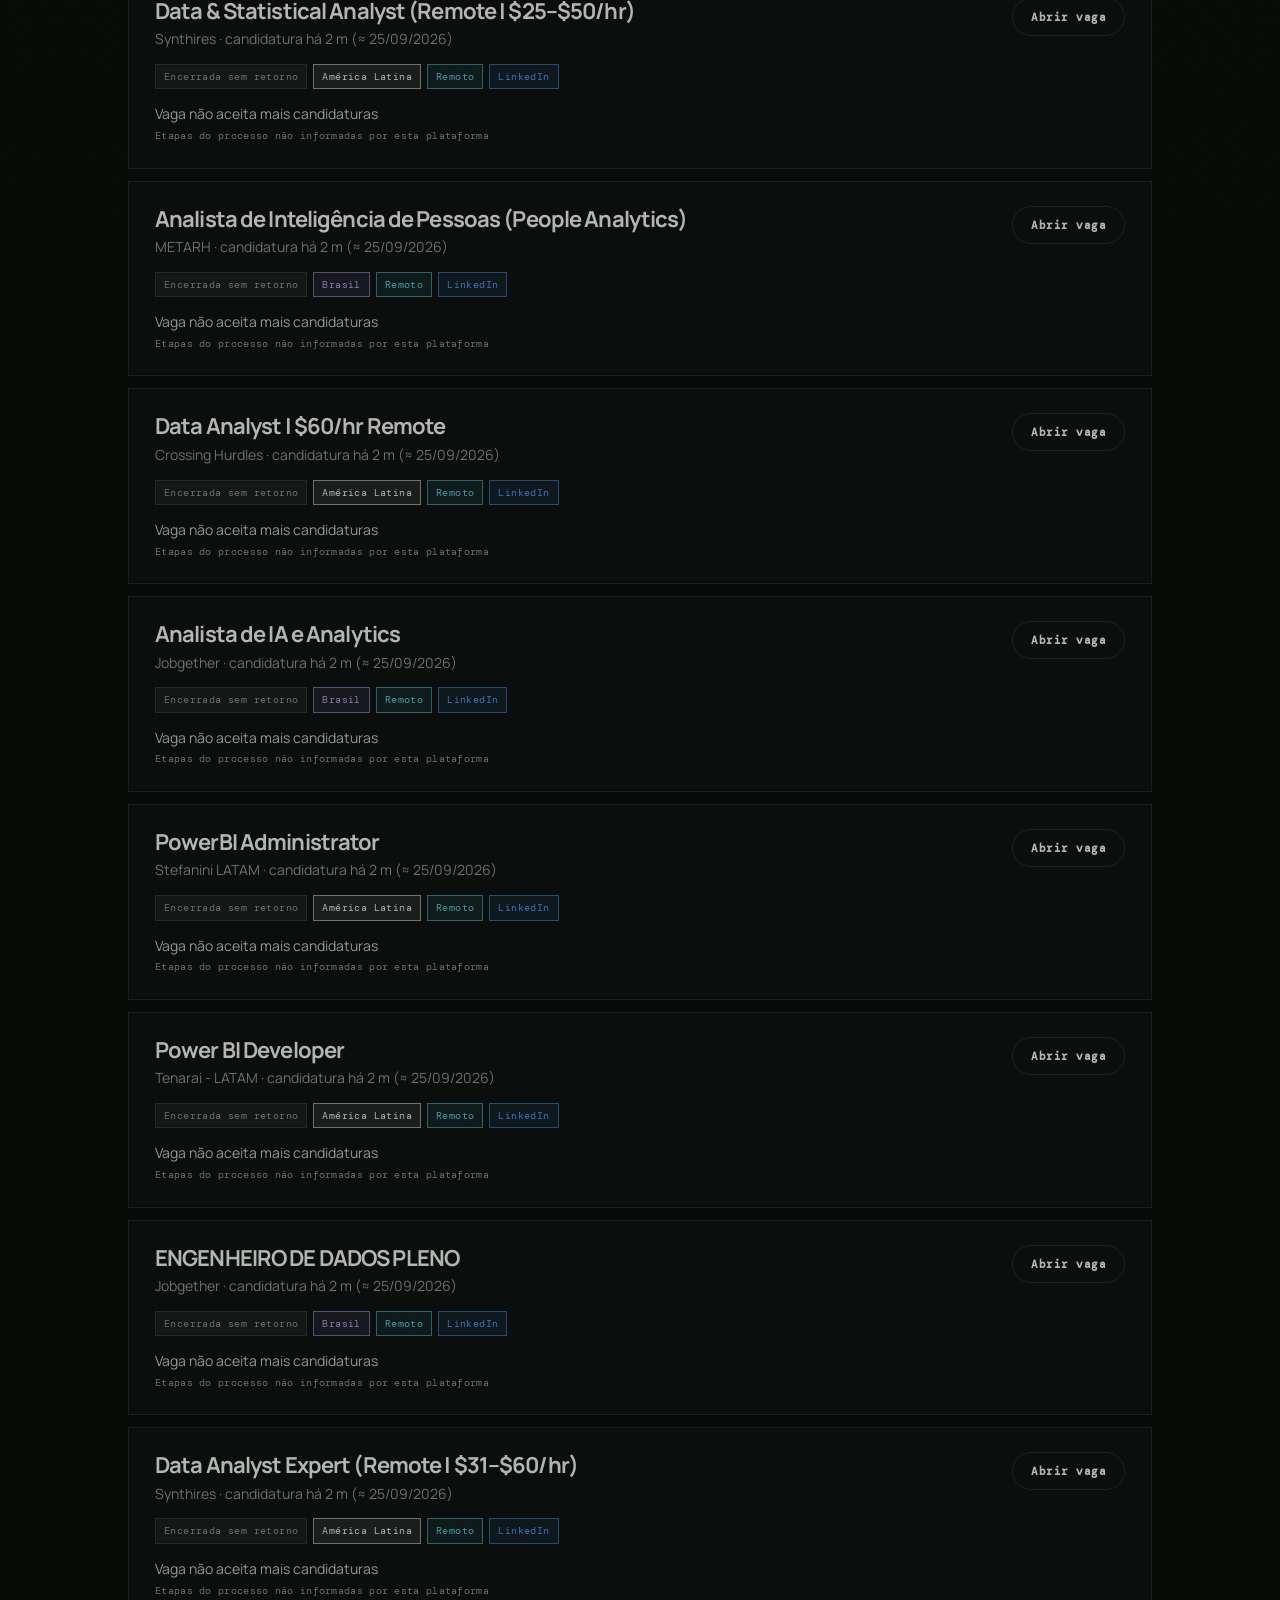
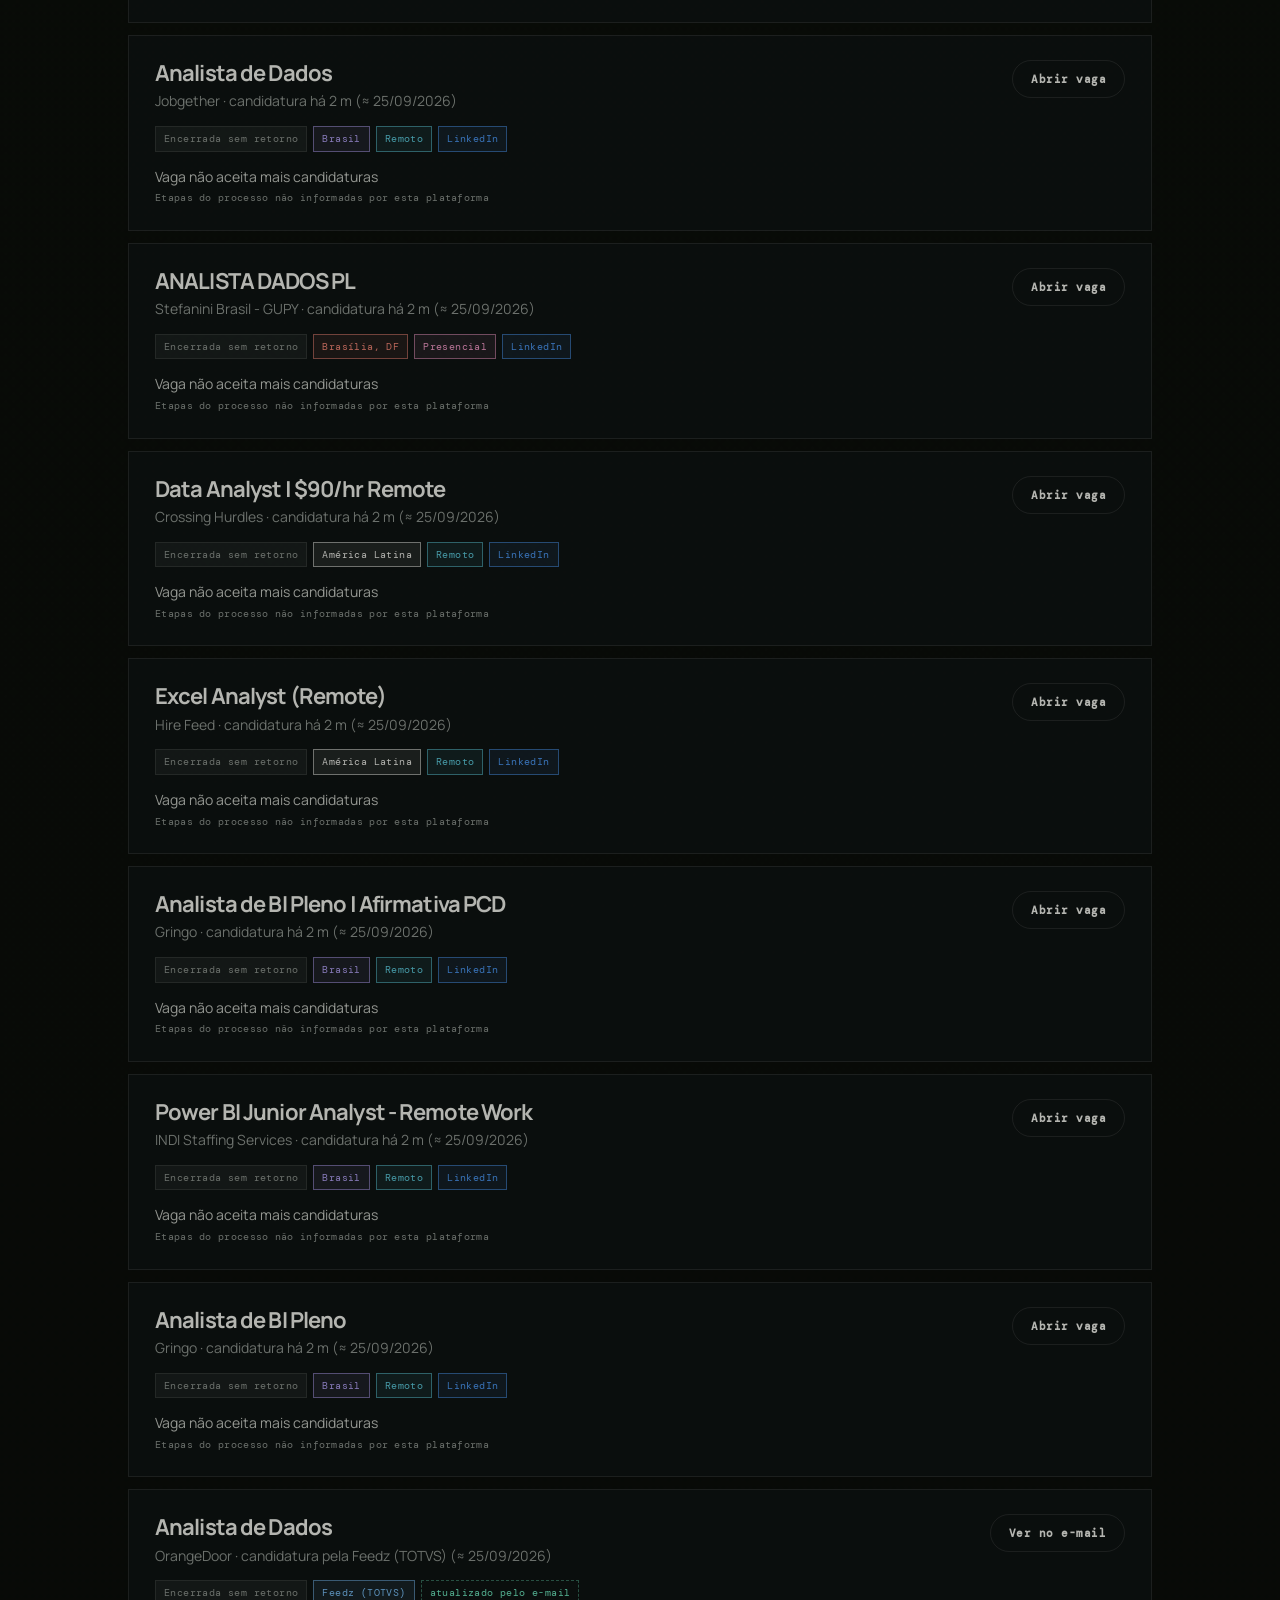
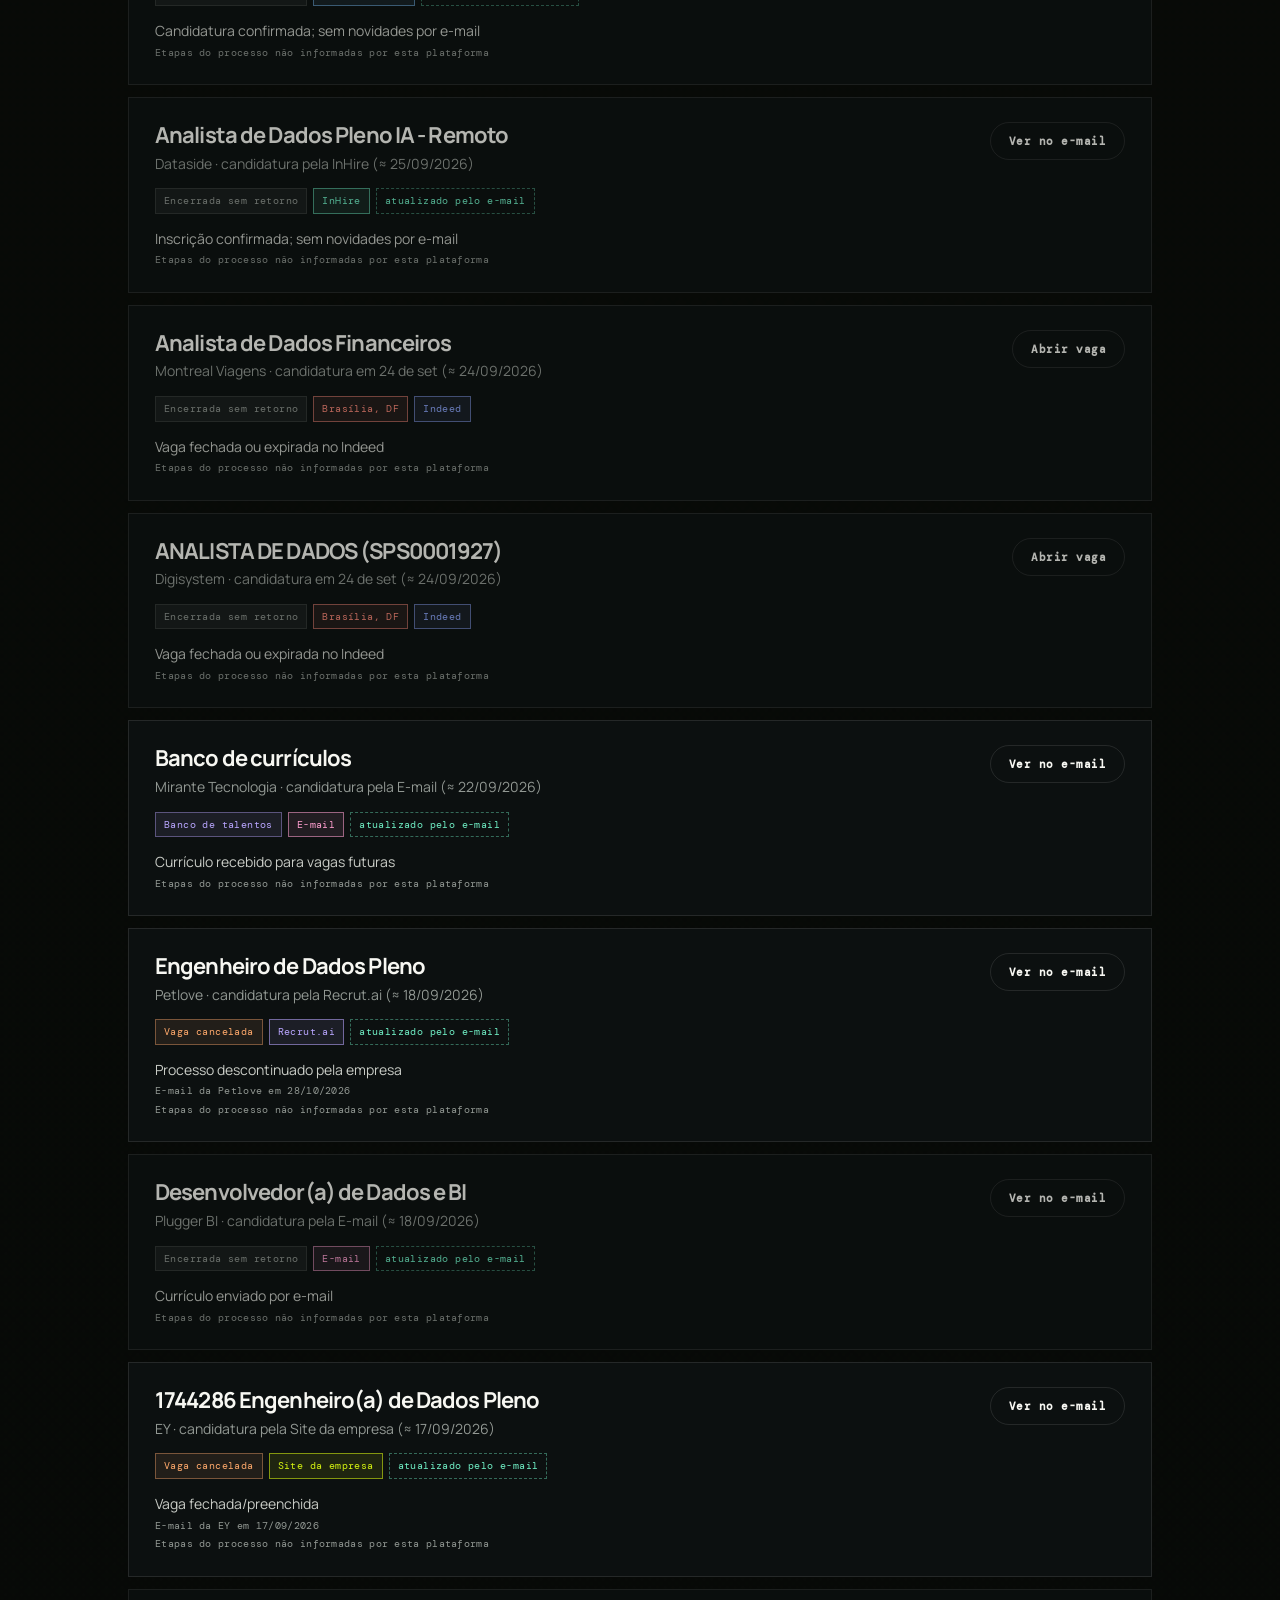
==== commit 619d7373: "Status: primeiro as candidaturas com etapas, depois as que pedem algo, depois por data mais recente " ====
--- a/status.html
+++ b/status.html
@@ -92,13 +92,17 @@
     }).join("");
   };
   const cls = s => s === "Em andamento" ? "and" : s === "Aguardando retorno" ? "agu" : s === "Não avançou" ? "nao" : s === "Banco de talentos" ? "ban" : s === "Vaga cancelada" ? "can" : "enc";
-  // Ordem: quem está mais longe no processo primeiro (maior % das etapas, depois maior etapa),
-  // em seguida os demais pela situação, e dentro de cada grupo a candidatura mais recente primeiro.
+  // Ordem (pedido do Alexsander): 1) candidaturas com etapas (quem está mais longe primeiro);
+  // 2) candidaturas ativas em que a empresa pediu algo a ele (teste, entrevista, documento…);
+  // 3) as demais, da candidatura mais recente para a mais antiga.
   const PESO = { "Em andamento": 0, "Aguardando retorno": 1, "Banco de talentos": 2, "Não avançou": 3, "Vaga cancelada": 4, "Encerrada sem retorno": 5 };
+  const ATIVA = c => ["Em andamento", "Aguardando retorno", "Banco de talentos"].includes(c.status);
+  const PEDIU = /solicit|teste|entrevista|pendent|falta |responder|desafio|convite|agend|documento|assessment|case t[eé]cnico/i;
+  const grupoSt = c => c.etapas_total ? 0 : (c.acao || (ATIVA(c) && PEDIU.test((c.etapa || "") + " " + (c.observacao || "")))) ? 1 : 2;
   const prog = c => c.etapas_total ? c.etapa_atual / c.etapas_total : -1;
   const quando = c => c.data_aprox || (c.candidatura && /\d{2}\/\d{2}\/\d{4}/.test(c.candidatura) ? c.candidatura.match(/(\d{2})\/(\d{2})\/(\d{4})/).slice(1).reverse().join("-") : "") || "";
-  const ordem = (a, b) => (prog(b) - prog(a)) || ((b.etapa_atual || 0) - (a.etapa_atual || 0))
-    || ((PESO[a.status] ?? 9) - (PESO[b.status] ?? 9)) || quando(b).localeCompare(quando(a));
+  const ordem = (a, b) => (grupoSt(a) - grupoSt(b)) || (prog(b) - prog(a)) || ((b.etapa_atual || 0) - (a.etapa_atual || 0))
+    || quando(b).localeCompare(quando(a)) || ((PESO[a.status] ?? 9) - (PESO[b.status] ?? 9));
   function render() {
     const q = $("busca").value.trim().toLowerCase(), st = $("status").value, pl = $("plat").value;
     const L = C.filter(c => (!st || c.status === st) && (!pl || c.plataforma === pl) && (!q || (c.titulo + " " + c.empresa).toLowerCase().includes(q)))
--- a/assets/estilo.css
+++ b/assets/estilo.css
@@ -201,3 +201,22 @@
 @media (max-width:1100px) { .bar .meta { display:none; } }
 @media (max-width:800px) { .bar { padding:14px 20px; } footer.rodape { padding:24px 20px; } }
 @media (max-width:800px) { .bar .atualizar { margin-left:auto; margin-right:10px; padding:7px 12px; } .bar .menu-btn { margin-left:0; } }
+
+/* Candidatura: seleção em lote e situação */
+.titulo-vaga { display:flex; gap:14px; align-items:flex-start; }
+.sel { display:inline-flex; margin-top:4px; cursor:pointer; }
+.sel input { appearance:none; width:20px; height:20px; border:1px solid var(--dim); border-radius:6px; background:transparent; cursor:pointer; display:grid; place-content:center; transition:border-color .2s, background .2s; }
+.sel input:hover { border-color:var(--acid); }
+.sel input:checked { background:var(--acid); border-color:var(--acid); }
+.sel input:checked::after { content:"✓"; color:var(--ink); font:700 13px Manrope, Arial, sans-serif; }
+.sel input:focus-visible { outline:1px dashed var(--acid); outline-offset:3px; }
+.visually-hidden { position:absolute; width:1px; height:1px; overflow:hidden; clip:rect(0 0 0 0); white-space:nowrap; }
+.vaga.selecionada { border-color:var(--acid); }
+.btn.candidatar { border-color:var(--mint); color:var(--mint); }
+.btn.candidatar:hover { background:var(--mint); color:var(--ink); border-color:var(--mint); }
+.candidatar-sel { align-self:center; }
+.situacao { display:inline-block; margin-top:8px; font:500 10px "DM Mono", monospace; letter-spacing:.6px; text-transform:uppercase; padding:4px 8px; border:1px solid var(--line); color:var(--dim); }
+.situacao.st-pedido, .situacao.st-solicitada { color:#ffc46b; border-color:#ffc46b66; }
+.situacao.st-enviada { color:var(--mint); border-color:#70f0c666; }
+.situacao.st-erro { color:#ff8a7a; border-color:#ff8a7a66; }
+.candidatar-sel[hidden] { display:none; }
